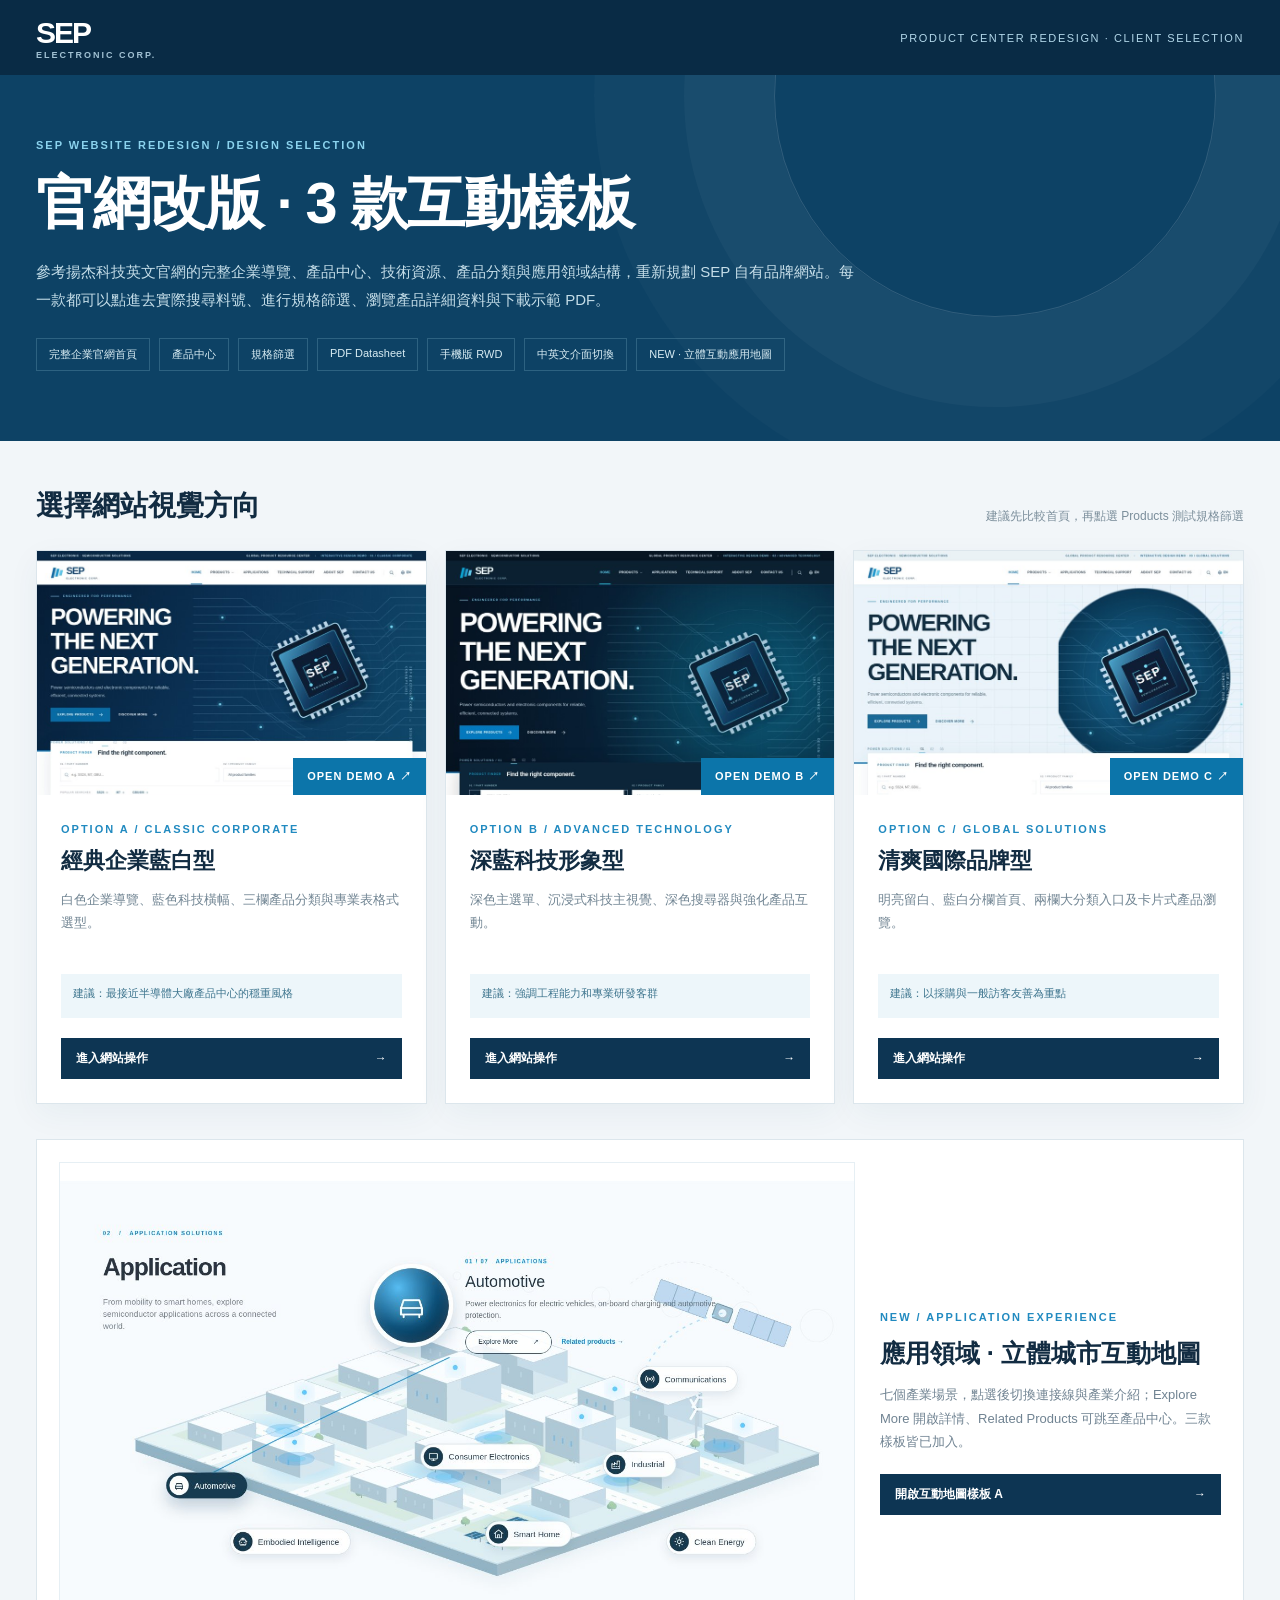
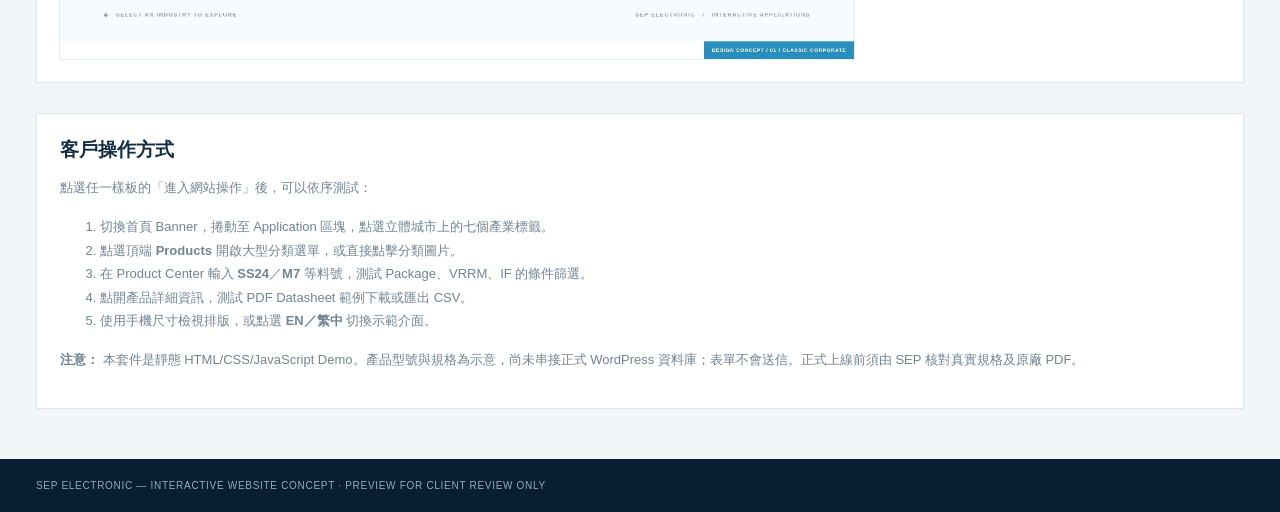
==== index.html @ 2fa9d0dc "Prepare SEP V3.1 demos for root-level static hosting" ====
<!DOCTYPE html><html lang="zh-TW"><head><meta name="robots" content="noindex,nofollow"><meta charset="utf-8"><meta name="viewport" content="width=device-width,initial-scale=1"><title>SEP Electronic — 3 款官網改版選版 Demo</title><style>
*{box-sizing:border-box}body{font-family:Arial,'Noto Sans TC','Microsoft JhengHei',sans-serif;margin:0;background:#f2f6f9;color:#122c42}a{color:inherit;text-decoration:none}.wrap{max-width:1320px;margin:auto;padding:0 36px}header{background:#092b45;color:#fff}.top{display:flex;justify-content:space-between;align-items:center;height:75px}.logo{font-size:30px;font-weight:900;letter-spacing:-2px}.logo small{font-size:9px;display:block;letter-spacing:2px;font-weight:600;color:#a1c1d3}.status{font-size:11px;letter-spacing:1.6px;color:#b3d8ea}.hero{background:#0d4265;color:#fff;padding:60px 0 70px;position:relative;overflow:hidden}.hero:after{content:'';position:absolute;width:440px;height:440px;border:1px solid #ffffff25;border-radius:50%;right:5%;top:-200px;box-shadow:0 0 0 90px #ffffff08,0 0 0 180px #ffffff05}.eyebrow{color:#218ac0;font-size:11px;letter-spacing:2px;font-weight:800}.hero .eyebrow{color:#8bd3ee}.hero h1{font-size:clamp(35px,4.5vw,58px);line-height:1.17;margin:17px 0 21px;letter-spacing:-1.5px}.hero p{font-size:15px;color:#c4dde8;max-width:830px;line-height:1.85}.chips{display:flex;gap:9px;flex-wrap:wrap;margin-top:24px}.chips span{border:1px solid #87bfd142;color:#d9edf4;font-size:11px;padding:8px 12px}.sectionhead{display:flex;justify-content:space-between;align-items:end;gap:20px;margin:46px 0 25px}.sectionhead h2{font-size:28px;margin:0}.sectionhead span{font-size:12px;color:#7b8e9b}.cards{display:grid;grid-template-columns:repeat(3,1fr);gap:18px;margin-bottom:35px}.choice{background:#fff;border:1px solid #dce6ec;box-shadow:0 10px 30px #1749670d;overflow:hidden}.screen{display:block;position:relative;background:#d4e5ee;overflow:hidden}.screen img{width:100%;height:244px;object-fit:cover;object-position:top;display:block;transition:transform .3s}.choice:hover .screen img{transform:scale(1.03)}.go{position:absolute;right:0;bottom:0;background:#0c75aa;color:#fff;font-size:11px;letter-spacing:1px;font-weight:800;padding:11px 14px}.body{padding:24px}.body h2{font-size:22px;margin:9px 0}.body p{font-size:13px;color:#718593;line-height:1.75;min-height:72px}.note{font-size:11px;color:#3e758e;background:#edf6fa;padding:12px;min-height:44px}.action{display:flex;justify-content:space-between;align-items:center;background:#0d3553;color:#fff;margin-top:20px;padding:12px 15px;font-size:12px;font-weight:800}.action:hover{background:#0a7eae}@media(max-width:800px){.map-preview-section{grid-template-columns:1fr!important}}.notice{background:#fff;border:1px solid #dce6ec;padding:23px;margin:0 0 50px}.notice h3{margin:0 0 12px}.notice p,.notice li{font-size:13px;color:#718493;line-height:1.8}footer{background:#091f31;color:#91adc0;padding:21px 0;font-size:10px;letter-spacing:.7px}@media(max-width:900px){.cards{grid-template-columns:1fr}.screen img{height:320px}.body p{min-height:0}}@media(max-width:600px){.wrap{padding:0 19px}.screen img{height:220px}.top{height:66px}.status{display:none}.hero{padding:45px 0}.hero h1{font-size:35px}.sectionhead{display:block}.sectionhead h2{margin-bottom:7px}}</style></head><body><header><div class="wrap top"><div class="logo">SEP <small>ELECTRONIC CORP.</small></div><div class="status">PRODUCT CENTER REDESIGN · CLIENT SELECTION</div></div></header><div class="hero"><div class="wrap"><span class="eyebrow">SEP WEBSITE REDESIGN / DESIGN SELECTION</span><h1>官網改版 · 3 款互動樣板</h1><p>參考揚杰科技英文官網的完整企業導覽、產品中心、技術資源、產品分類與應用領域結構，重新規劃 SEP 自有品牌網站。每一款都可以點進去實際搜尋料號、進行規格篩選、瀏覽產品詳細資料與下載示範 PDF。</p><div class="chips"><span>完整企業官網首頁</span><span>產品中心</span><span>規格篩選</span><span>PDF Datasheet</span><span>手機版 RWD</span><span>中英文介面切換</span><span>NEW · 立體互動應用地圖</span></div></div></div><main class="wrap"><div class="sectionhead"><h2>選擇網站視覺方向</h2><span>建議先比較首頁，再點選 Products 測試規格篩選</span></div><div class="cards"><article class="choice"><a class="screen" href="demo-a/index.html"><img src="previews/a-preview.jpg" alt="SEP Demo A homepage preview"><span class="go">OPEN DEMO A ↗</span></a><div class="body"><span class="eyebrow">OPTION A / CLASSIC CORPORATE</span><h2>經典企業藍白型</h2><p>白色企業導覽、藍色科技橫幅、三欄產品分類與專業表格式選型。</p><div class="note">建議：最接近半導體大廠產品中心的穩重風格</div><a class="action" href="demo-a/index.html">進入網站操作 <span>→</span></a></div></article><article class="choice"><a class="screen" href="demo-b/index.html"><img src="previews/b-preview.jpg" alt="SEP Demo B homepage preview"><span class="go">OPEN DEMO B ↗</span></a><div class="body"><span class="eyebrow">OPTION B / ADVANCED TECHNOLOGY</span><h2>深藍科技形象型</h2><p>深色主選單、沉浸式科技主視覺、深色搜尋器與強化產品互動。</p><div class="note">建議：強調工程能力和專業研發客群</div><a class="action" href="demo-b/index.html">進入網站操作 <span>→</span></a></div></article><article class="choice"><a class="screen" href="demo-c/index.html"><img src="previews/c-preview.jpg" alt="SEP Demo C homepage preview"><span class="go">OPEN DEMO C ↗</span></a><div class="body"><span class="eyebrow">OPTION C / GLOBAL SOLUTIONS</span><h2>清爽國際品牌型</h2><p>明亮留白、藍白分欄首頁、兩欄大分類入口及卡片式產品瀏覽。</p><div class="note">建議：以採購與一般訪客友善為重點</div><a class="action" href="demo-c/index.html">進入網站操作 <span>→</span></a></div></article></div><section class="map-preview-section" style="display:grid;grid-template-columns:minmax(0,1.4fr) minmax(270px,0.6fr);gap:25px;align-items:center;background:#fff;border:1px solid #dce6ec;padding:22px;margin-bottom:30px"><img style="width:100%;display:block;border:1px solid #e6eff4" src="previews/application-map-v3.jpg" alt="原創立體智慧城市應用地圖互動預覽"><div><span class="eyebrow">NEW / APPLICATION EXPERIENCE</span><h2 style="font-size:25px;margin:12px 0">應用領域 · 立體城市互動地圖</h2><p style="font-size:13px;color:#708392;line-height:1.8">七個產業場景，點選後切換連接線與產業介紹；Explore More 開啟詳情、Related Products 可跳至產品中心。三款樣板皆已加入。</p><a class="action" href="demo-a/index.html">開啟互動地圖樣板 A <span>→</span></a></div></section><section class="notice"><h3>客戶操作方式</h3><p>點選任一樣板的「進入網站操作」後，可以依序測試：</p><ol><li>切換首頁 Banner，捲動至 Application 區塊，點選立體城市上的七個產業標籤。</li><li>點選頂端 <strong>Products</strong> 開啟大型分類選單，或直接點擊分類圖片。</li><li>在 Product Center 輸入 <strong>SS24</strong>／<strong>M7</strong> 等料號，測試 Package、VRRM、IF 的條件篩選。</li><li>點開產品詳細資訊，測試 PDF Datasheet 範例下載或匯出 CSV。</li><li>使用手機尺寸檢視排版，或點選 <strong>EN／繁中</strong> 切換示範介面。</li></ol><p><strong>注意：</strong> 本套件是靜態 HTML/CSS/JavaScript Demo。產品型號與規格為示意，尚未串接正式 WordPress 資料庫；表單不會送信。正式上線前須由 SEP 核對真實規格及原廠 PDF。</p></section></main><footer><div class="wrap">SEP ELECTRONIC — INTERACTIVE WEBSITE CONCEPT · PREVIEW FOR CLIENT REVIEW ONLY</div></footer></body></html>
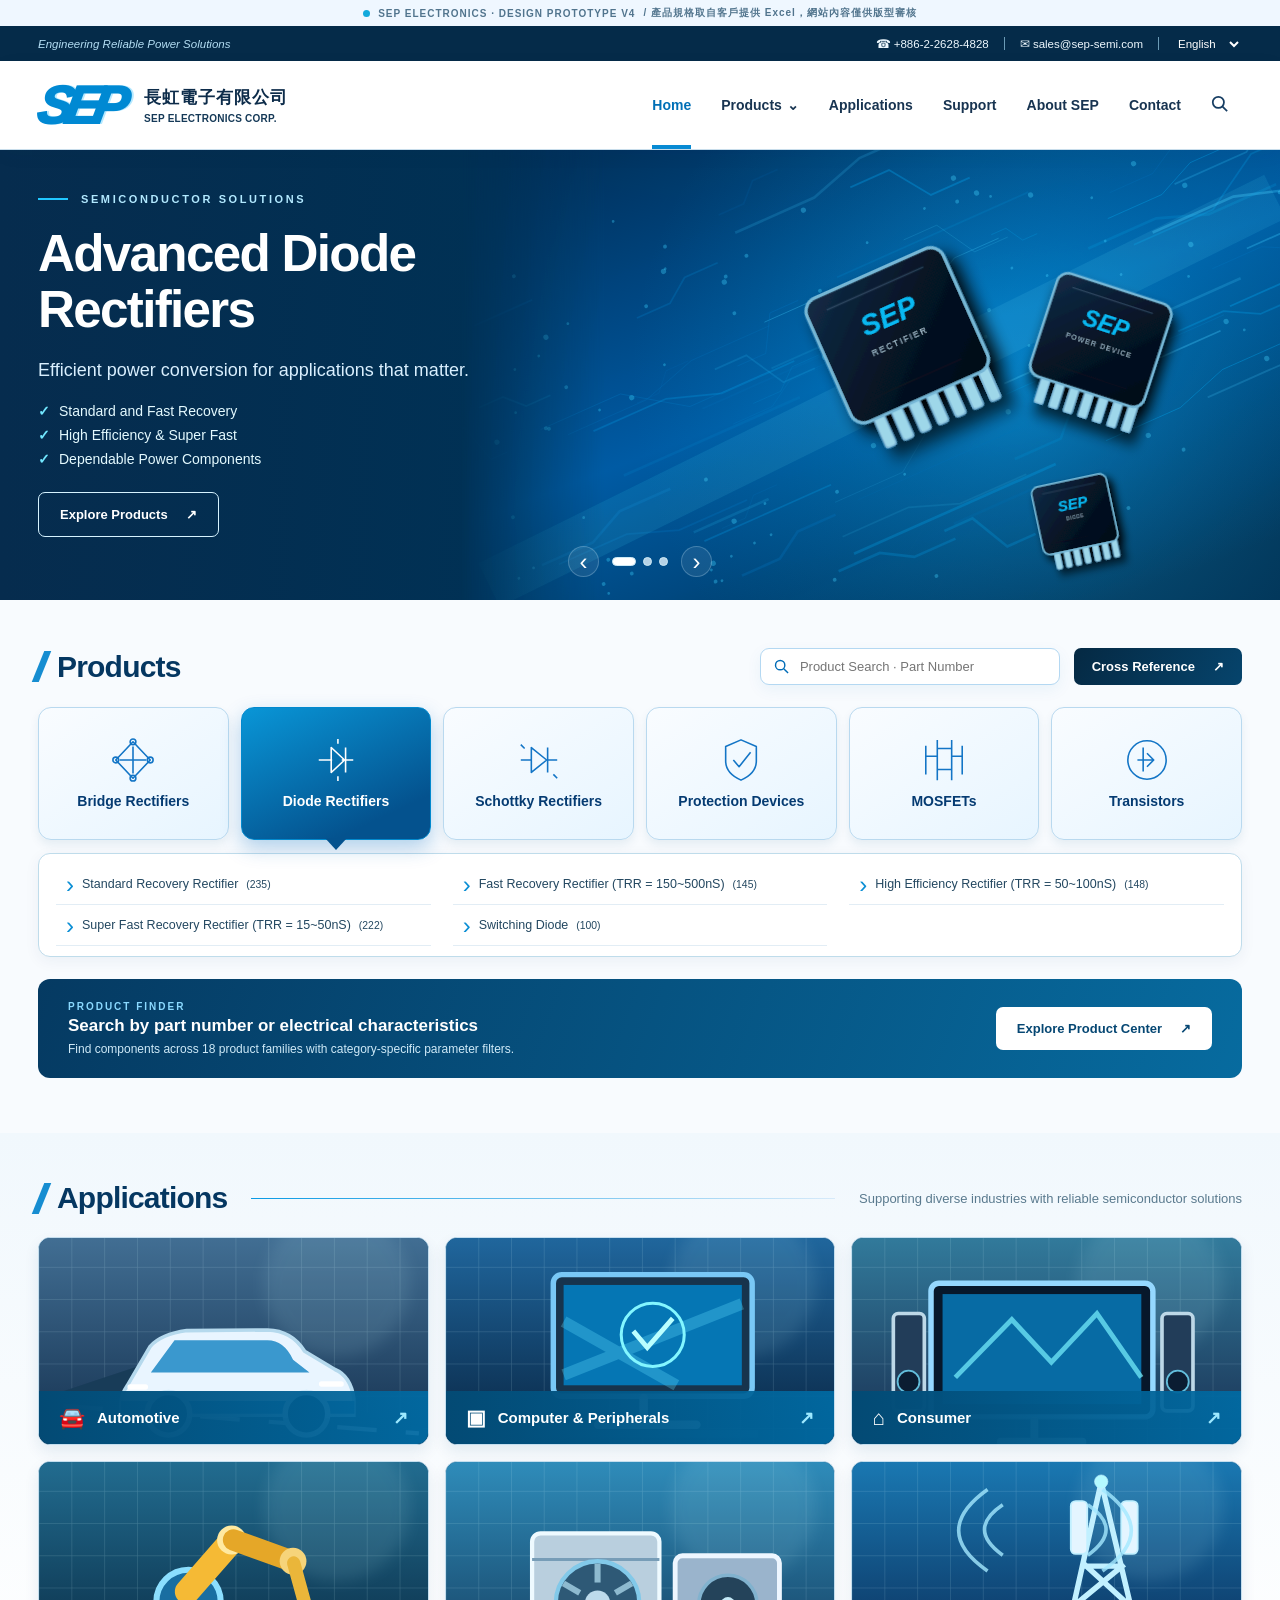
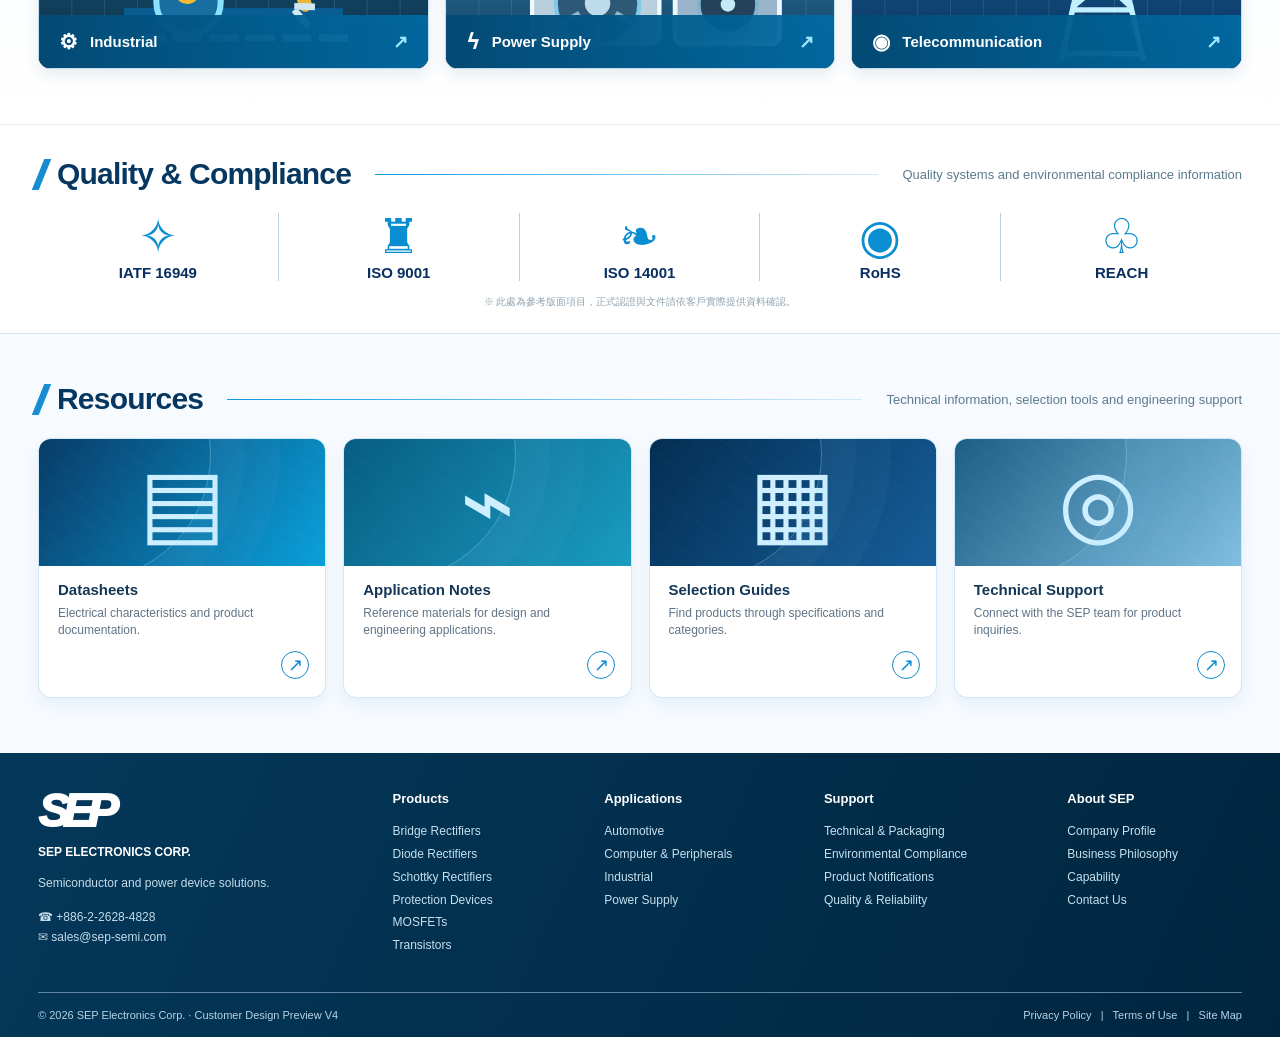
==== commit e377ea8e: "SEP V4 client-approved classic blue-white demo with product catalog" ====
--- a/index.html
+++ b/index.html
@@ -1,2 +1,43 @@
-<!DOCTYPE html><html lang="zh-TW"><head><meta name="robots" content="noindex,nofollow"><meta charset="utf-8"><meta name="viewport" content="width=device-width,initial-scale=1"><title>SEP Electronic — 3 款官網改版選版 Demo</title><style>
-*{box-sizing:border-box}body{font-family:Arial,'Noto Sans TC','Microsoft JhengHei',sans-serif;margin:0;background:#f2f6f9;color:#122c42}a{color:inherit;text-decoration:none}.wrap{max-width:1320px;margin:auto;padding:0 36px}header{background:#092b45;color:#fff}.top{display:flex;justify-content:space-between;align-items:center;height:75px}.logo{font-size:30px;font-weight:900;letter-spacing:-2px}.logo small{font-size:9px;display:block;letter-spacing:2px;font-weight:600;color:#a1c1d3}.status{font-size:11px;letter-spacing:1.6px;color:#b3d8ea}.hero{background:#0d4265;color:#fff;padding:60px 0 70px;position:relative;overflow:hidden}.hero:after{content:'';position:absolute;width:440px;height:440px;border:1px solid #ffffff25;border-radius:50%;right:5%;top:-200px;box-shadow:0 0 0 90px #ffffff08,0 0 0 180px #ffffff05}.eyebrow{color:#218ac0;font-size:11px;letter-spacing:2px;font-weight:800}.hero .eyebrow{color:#8bd3ee}.hero h1{font-size:clamp(35px,4.5vw,58px);line-height:1.17;margin:17px 0 21px;letter-spacing:-1.5px}.hero p{font-size:15px;color:#c4dde8;max-width:830px;line-height:1.85}.chips{display:flex;gap:9px;flex-wrap:wrap;margin-top:24px}.chips span{border:1px solid #87bfd142;color:#d9edf4;font-size:11px;padding:8px 12px}.sectionhead{display:flex;justify-content:space-between;align-items:end;gap:20px;margin:46px 0 25px}.sectionhead h2{font-size:28px;margin:0}.sectionhead span{font-size:12px;color:#7b8e9b}.cards{display:grid;grid-template-columns:repeat(3,1fr);gap:18px;margin-bottom:35px}.choice{background:#fff;border:1px solid #dce6ec;box-shadow:0 10px 30px #1749670d;overflow:hidden}.screen{display:block;position:relative;background:#d4e5ee;overflow:hidden}.screen img{width:100%;height:244px;object-fit:cover;object-position:top;display:block;transition:transform .3s}.choice:hover .screen img{transform:scale(1.03)}.go{position:absolute;right:0;bottom:0;background:#0c75aa;color:#fff;font-size:11px;letter-spacing:1px;font-weight:800;padding:11px 14px}.body{padding:24px}.body h2{font-size:22px;margin:9px 0}.body p{font-size:13px;color:#718593;line-height:1.75;min-height:72px}.note{font-size:11px;color:#3e758e;background:#edf6fa;padding:12px;min-height:44px}.action{display:flex;justify-content:space-between;align-items:center;background:#0d3553;color:#fff;margin-top:20px;padding:12px 15px;font-size:12px;font-weight:800}.action:hover{background:#0a7eae}@media(max-width:800px){.map-preview-section{grid-template-columns:1fr!important}}.notice{background:#fff;border:1px solid #dce6ec;padding:23px;margin:0 0 50px}.notice h3{margin:0 0 12px}.notice p,.notice li{font-size:13px;color:#718493;line-height:1.8}footer{background:#091f31;color:#91adc0;padding:21px 0;font-size:10px;letter-spacing:.7px}@media(max-width:900px){.cards{grid-template-columns:1fr}.screen img{height:320px}.body p{min-height:0}}@media(max-width:600px){.wrap{padding:0 19px}.screen img{height:220px}.top{height:66px}.status{display:none}.hero{padding:45px 0}.hero h1{font-size:35px}.sectionhead{display:block}.sectionhead h2{margin-bottom:7px}}</style></head><body><header><div class="wrap top"><div class="logo">SEP <small>ELECTRONIC CORP.</small></div><div class="status">PRODUCT CENTER REDESIGN · CLIENT SELECTION</div></div></header><div class="hero"><div class="wrap"><span class="eyebrow">SEP WEBSITE REDESIGN / DESIGN SELECTION</span><h1>官網改版 · 3 款互動樣板</h1><p>參考揚杰科技英文官網的完整企業導覽、產品中心、技術資源、產品分類與應用領域結構，重新規劃 SEP 自有品牌網站。每一款都可以點進去實際搜尋料號、進行規格篩選、瀏覽產品詳細資料與下載示範 PDF。</p><div class="chips"><span>完整企業官網首頁</span><span>產品中心</span><span>規格篩選</span><span>PDF Datasheet</span><span>手機版 RWD</span><span>中英文介面切換</span><span>NEW · 立體互動應用地圖</span></div></div></div><main class="wrap"><div class="sectionhead"><h2>選擇網站視覺方向</h2><span>建議先比較首頁，再點選 Products 測試規格篩選</span></div><div class="cards"><article class="choice"><a class="screen" href="demo-a/index.html"><img src="previews/a-preview.jpg" alt="SEP Demo A homepage preview"><span class="go">OPEN DEMO A ↗</span></a><div class="body"><span class="eyebrow">OPTION A / CLASSIC CORPORATE</span><h2>經典企業藍白型</h2><p>白色企業導覽、藍色科技橫幅、三欄產品分類與專業表格式選型。</p><div class="note">建議：最接近半導體大廠產品中心的穩重風格</div><a class="action" href="demo-a/index.html">進入網站操作 <span>→</span></a></div></article><article class="choice"><a class="screen" href="demo-b/index.html"><img src="previews/b-preview.jpg" alt="SEP Demo B homepage preview"><span class="go">OPEN DEMO B ↗</span></a><div class="body"><span class="eyebrow">OPTION B / ADVANCED TECHNOLOGY</span><h2>深藍科技形象型</h2><p>深色主選單、沉浸式科技主視覺、深色搜尋器與強化產品互動。</p><div class="note">建議：強調工程能力和專業研發客群</div><a class="action" href="demo-b/index.html">進入網站操作 <span>→</span></a></div></article><article class="choice"><a class="screen" href="demo-c/index.html"><img src="previews/c-preview.jpg" alt="SEP Demo C homepage preview"><span class="go">OPEN DEMO C ↗</span></a><div class="body"><span class="eyebrow">OPTION C / GLOBAL SOLUTIONS</span><h2>清爽國際品牌型</h2><p>明亮留白、藍白分欄首頁、兩欄大分類入口及卡片式產品瀏覽。</p><div class="note">建議：以採購與一般訪客友善為重點</div><a class="action" href="demo-c/index.html">進入網站操作 <span>→</span></a></div></article></div><section class="map-preview-section" style="display:grid;grid-template-columns:minmax(0,1.4fr) minmax(270px,0.6fr);gap:25px;align-items:center;background:#fff;border:1px solid #dce6ec;padding:22px;margin-bottom:30px"><img style="width:100%;display:block;border:1px solid #e6eff4" src="previews/application-map-v3.jpg" alt="原創立體智慧城市應用地圖互動預覽"><div><span class="eyebrow">NEW / APPLICATION EXPERIENCE</span><h2 style="font-size:25px;margin:12px 0">應用領域 · 立體城市互動地圖</h2><p style="font-size:13px;color:#708392;line-height:1.8">七個產業場景，點選後切換連接線與產業介紹；Explore More 開啟詳情、Related Products 可跳至產品中心。三款樣板皆已加入。</p><a class="action" href="demo-a/index.html">開啟互動地圖樣板 A <span>→</span></a></div></section><section class="notice"><h3>客戶操作方式</h3><p>點選任一樣板的「進入網站操作」後，可以依序測試：</p><ol><li>切換首頁 Banner，捲動至 Application 區塊，點選立體城市上的七個產業標籤。</li><li>點選頂端 <strong>Products</strong> 開啟大型分類選單，或直接點擊分類圖片。</li><li>在 Product Center 輸入 <strong>SS24</strong>／<strong>M7</strong> 等料號，測試 Package、VRRM、IF 的條件篩選。</li><li>點開產品詳細資訊，測試 PDF Datasheet 範例下載或匯出 CSV。</li><li>使用手機尺寸檢視排版，或點選 <strong>EN／繁中</strong> 切換示範介面。</li></ol><p><strong>注意：</strong> 本套件是靜態 HTML/CSS/JavaScript Demo。產品型號與規格為示意，尚未串接正式 WordPress 資料庫；表單不會送信。正式上線前須由 SEP 核對真實規格及原廠 PDF。</p></section></main><footer><div class="wrap">SEP ELECTRONIC — INTERACTIVE WEBSITE CONCEPT · PREVIEW FOR CLIENT REVIEW ONLY</div></footer></body></html>+<!doctype html>
+<html lang="en"><head><meta charset="utf-8"><meta name="viewport" content="width=device-width, initial-scale=1.0"><meta name="theme-color" content="#06416e"><meta name="robots" content="noindex,nofollow"><meta name="description" content="SEP Electronics corporate website and product catalog demonstration. Client review only."><title>SEP Electronics · Corporate Website Demo V4</title><link rel="stylesheet" href="assets/css/site.css"></head>
+<body>
+<div class="demo-ribbon"><span class="demo-dot"></span> SEP ELECTRONICS · DESIGN PROTOTYPE V4 <span class="hide-phone">/ 產品規格取自客戶提供 Excel，網站內容僅供版型審核</span></div>
+<div class="topline"><div class="container top-inner"><span>Engineering Reliable Power Solutions</span><div class="top-right"><span>☎ +886-2-2628-4828</span><span class="top-sep"></span><span>✉ sales@sep-semi.com</span><span class="top-sep"></span><select id="langSwitch" aria-label="Language"><option value="en">English</option><option value="zh">繁體中文</option><option value="zhs">简体中文</option><option value="ja">日本語</option></select></div></div></div>
+<header class="main-header"><div class="container nav-inner"><a href="#home" class="brand" data-nav="home"><span class="brand-mark">SEP</span><span class="brand-lines"><strong>長虹電子有限公司</strong><small>SEP ELECTRONICS CORP.</small></span></a><button id="mobileMenuToggle" class="hamburger" aria-label="Toggle navigation" aria-expanded="false"><span></span><span></span><span></span></button><nav id="primaryNav" class="primary-nav" aria-label="Main navigation"><a href="#home" data-nav="home" class="nav-link active">Home</a><div class="nav-product" id="navProductWrap"><a href="#products" data-nav="products" class="nav-link">Products <span class="nav-chevron">⌄</span></a><div id="megaMenu" class="mega-menu" aria-label="Products menu"></div></div><a href="#applications" data-nav="applications" class="nav-link">Applications</a><a href="#support" data-nav="support" class="nav-link">Support</a><a href="#about" data-nav="about" class="nav-link">About SEP</a><a href="#contact" data-nav="contact" class="nav-link">Contact</a><button id="headerSearch" class="header-search" aria-label="Search products"><svg viewBox="0 0 24 24" width="21" height="21" fill="none" stroke="currentColor" stroke-width="2"><circle cx="10.7" cy="10.7" r="6.4"/><path d="m15.5 15.5 5.2 5.2"/></svg></button></nav></div></header>
+<main>
+<section id="view-home" class="page-view">
+<div class="hero"><div class="hero-overlay"></div><div class="container hero-content"><div class="hero-copy"><div class="hero-eyebrow"><span class="eyebrow-line"></span> SEMICONDUCTOR SOLUTIONS</div><h1 id="heroTitle">Advanced Diode Rectifiers</h1><p id="heroSub">Efficient power conversion for applications that matter.</p><ul id="heroBullets"><li>Standard and Fast Recovery</li><li>High Efficiency &amp; Super Fast</li><li>Power Semiconductor Components</li></ul><a id="heroButton" href="#products" class="btn btn-outline-light" data-action="hero-explore">Explore Products <span>↗</span></a></div><div class="hero-visual"><img src="assets/img/hero-semiconductor.svg" alt="Illustration of SEP semiconductor components on blue electronic circuit board"></div><div class="hero-controls"><button id="heroPrevious" aria-label="Previous slide">‹</button><div class="hero-dots" id="heroDots"></div><button id="heroNext" aria-label="Next slide">›</button></div></div></div>
+<section class="block home-products"><div class="container"><div class="section-top"><div class="section-title"><span class="accent-slash"></span><h2>Products</h2></div><div class="product-quick"><label class="search-input"><svg viewBox="0 0 24 24" width="19" fill="none" stroke="currentColor" stroke-width="2"><circle cx="10" cy="10" r="6.5"/><path d="m15 15 6 6"/></svg><input id="homeSearch" placeholder="Product Search · Part Number" aria-label="Search part number" autocomplete="off"></label><button class="btn btn-dark small-btn" id="crossRefButton">Cross Reference <span>↗</span></button></div></div><div id="categoryCards" class="category-cards"></div><div class="subcategory-preview" id="subCategoryPreview"><div class="subcategory-preview-inner" id="subCategoryLinks"></div></div><div class="catalog-spotlight"><div class="spotlight-copy"><span>PRODUCT FINDER</span><strong>Search by part number or electrical characteristics</strong><p>Find components across 18 product families with category-specific parameter filters.</p></div><button class="btn btn-white" data-go-products="all">Explore Product Center <span>↗</span></button></div></div></section>
+<section class="block app-section"><div class="container"><div class="section-top section-with-line"><div class="section-title"><span class="accent-slash"></span><h2>Applications</h2></div><p>Supporting diverse industries with reliable semiconductor solutions</p></div><div id="homeApplicationGrid" class="application-grid"></div></div></section>
+<section class="quality-section"><div class="container"><div class="section-top section-with-line"><div class="section-title"><span class="accent-slash"></span><h2>Quality &amp; Compliance</h2></div><p>Quality systems and environmental compliance information</p></div><div class="quality-grid"><div class="quality-item"><span class="quality-icon">✧</span><strong>IATF 16949</strong></div><div class="quality-item"><span class="quality-icon">♜</span><strong>ISO 9001</strong></div><div class="quality-item"><span class="quality-icon">❧</span><strong>ISO 14001</strong></div><div class="quality-item"><span class="quality-icon">◉</span><strong>RoHS</strong></div><div class="quality-item"><span class="quality-icon">♧</span><strong>REACH</strong></div></div><p class="quality-disclaimer">※ 此處為參考版面項目，正式認證與文件請依客戶實際提供資料確認。</p></div></section>
+<section class="block resources-section"><div class="container"><div class="section-top section-with-line"><div class="section-title"><span class="accent-slash"></span><h2>Resources</h2></div><p>Technical information, selection tools and engineering support</p></div><div class="resource-grid"><article class="resource-card"><div class="resource-graphic rg1">▤<span class="rg-lines"></span></div><div class="resource-body"><h3>Datasheets</h3><p>Electrical characteristics and product documentation.</p><button class="circle-arrow" data-toast="正式 Datasheet PDF 尚未提供；產品規格可於產品中心匯出 CSV。" aria-label="Datasheets">↗</button></div></article><article class="resource-card"><div class="resource-graphic rg2">⌁<span class="rg-lines"></span></div><div class="resource-body"><h3>Application Notes</h3><p>Reference materials for design and engineering applications.</p><button class="circle-arrow" data-toast="應用筆記尚待正式文件上傳。" aria-label="Application Notes">↗</button></div></article><article class="resource-card"><div class="resource-graphic rg3">▦<span class="rg-lines"></span></div><div class="resource-body"><h3>Selection Guides</h3><p>Find products through specifications and categories.</p><button class="circle-arrow" data-go-products="all" aria-label="Selection Guides">↗</button></div></article><article class="resource-card"><div class="resource-graphic rg4">◎<span class="rg-lines"></span></div><div class="resource-body"><h3>Technical Support</h3><p>Connect with the SEP team for product inquiries.</p><button class="circle-arrow" data-nav="contact" aria-label="Technical Support">↗</button></div></article></div></div></section>
+</section>
+<section id="view-products" class="page-view" hidden><div class="page-banner"><div class="container"><div class="overline">SEP ELECTRONICS · ENGINEERING</div><h1>Product Center</h1><p>Find the right component with precise, family-specific electrical parameters.</p></div></div><div class="container catalog-page"><div class="breadcrumb"><a href="#home" data-nav="home">Home</a><span>/</span><strong>Products</strong><span id="breadcrumbSub"></span></div><div class="catalog-header"><div><h2 id="catalogTitle">All Products</h2><p id="catalogDescription">Source: customer-provided product lists · 18 specifications templates</p></div><button id="exportResults" class="btn btn-blue-light">↓ Export filtered CSV</button></div><div id="groupPills" class="group-pills"></div><div class="catalog-layout"><aside class="filter-panel"><div class="filter-head"><strong>Parametric Filters</strong><button id="resetFilters">Reset</button></div><label class="filter-field"><span>Part Number</span><input id="catalogSearch" placeholder="e.g. 1N4148 / MB10S" autocomplete="off"></label><label class="filter-field"><span>Product Family</span><select id="subcategorySelect"></select></label><label class="filter-field"><span>Package</span><select id="packageSelect"><option value="">All Packages</option></select></label><label class="filter-field"><span>Status</span><select id="statusSelect"><option value="">All Status</option></select></label><div id="dynamicFilters" class="dynamic-filters"></div><button id="filterApply" class="btn btn-primary full-btn">Apply Filters <span>↗</span></button><p class="sidebar-note">Different product families use different specification templates from the supplied Excel source.</p></aside><div class="product-results"><div class="table-toolbar"><div><strong id="resultCount">0</strong> matching products <span id="dupTag" class="duplicate-note"></span></div><div class="table-actions"><label>Show <select id="pageSize"><option value="20">20</option><option value="40">40</option><option value="100">100</option></select></label><label>Sort <select id="sortSelect"><option value="part">Part Number A–Z</option><option value="partdesc">Part Number Z–A</option></select></label></div></div><div class="table-wrap"><table class="spec-table"><thead id="resultsHead"></thead><tbody id="resultsBody"></tbody></table></div><div class="pagination"><span id="pageInfo"></span><div><button id="pagePrev" aria-label="Previous page">←</button><span id="pageNumber">1</span><button id="pageNext" aria-label="Next page">→</button></div></div><div class="source-info">Demo built from 18 Excel files supplied on 2026-11-22. Part numbers and specifications originate from the source spreadsheets. Datasheet PDF files were not included; downloads are CSV data exports.</div></div></div></div></section>
+<section id="view-applications" class="page-view" hidden><div class="page-banner"><div class="container"><div class="overline">APPLICATION SOLUTIONS</div><h1>Applications</h1><p>Engineering-ready semiconductor components for a connected world.</p></div></div><div class="container secondary-page"><div class="section-title"><span class="accent-slash"></span><h2>Industry Applications</h2></div><p class="secondary-intro">Select an industry to discover suggested product families. The relationship is for interface demonstration and requires technical review.</p><div id="applicationsPageGrid" class="application-grid"></div><div id="applicationDetail" class="application-detail" hidden></div></div></section>
+<section id="view-support" class="page-view" hidden><div class="page-banner"><div class="container"><div class="overline">TECHNICAL RESOURCES</div><h1>Support</h1><p>Quality systems, environmental documents and product technical information.</p></div></div><div class="container secondary-page"><div class="section-title"><span class="accent-slash"></span><h2>Technical Support Center</h2></div><div id="supportDirectory" class="support-directory"></div><div class="source-info">Documents and certifications shown as navigation categories only. Official files are not yet attached to this demo.</div></div></section>
+<section id="view-about" class="page-view" hidden><div class="page-banner"><div class="container"><div class="overline">ABOUT SEP</div><h1>Driven by Quality. Built for Reliability.</h1><p>SEP Electronics · semiconductor and power component solutions.</p></div></div><div class="container secondary-page"><div class="about-panel"><div><div class="section-title"><span class="accent-slash"></span><h2>About SEP Electronics</h2></div><p>Corporate content is intentionally presented as a layout placeholder. The final company profile, milestones and quality statements will use SEP-approved copy.</p><button class="btn btn-primary" data-nav="contact">Contact SEP ↗</button></div><div class="about-mark">SEP<span>SEMICONDUCTOR SOLUTIONS</span></div></div><div class="about-links"><div>Company Profile</div><div>Business Philosophy</div><div>Capability</div><div>Careers</div><div>News</div><div>Privacy Policy</div></div></div></section>
+<section id="view-contact" class="page-view" hidden><div class="page-banner"><div class="container"><div class="overline">GET IN TOUCH</div><h1>Contact Us</h1><p>Product inquiries, technical specifications and application discussions.</p></div></div><div class="container secondary-page"><div class="contact-layout"><div><div class="section-title"><span class="accent-slash"></span><h2>Contact SEP</h2></div><p>We welcome inquiries from engineers, buyers, and distribution partners.</p><p><strong>Email</strong><br>sales@sep-semi.com</p><p><strong>Telephone</strong><br>+886-2-2628-4828</p></div><form id="contactForm" class="contact-form"><div class="input-pair"><label>Your Name<input required name="name" placeholder="Full name"></label><label>Email Address<input required name="email" type="email" placeholder="your@email.com"></label></div><label>Topic<select name="topic"><option>Product inquiry</option><option>Technical support</option><option>Other inquiry</option></select></label><label>Message<textarea name="message" rows="5" placeholder="Tell us about your project..." required></textarea></label><button type="submit" class="btn btn-primary">Preview Submit ↗</button><p class="source-info">Demo only: this form does not send emails or store personal data.</p></form></div></div></section>
+</main>
+<footer class="site-footer"><div class="container footer-main"><div class="footer-brand"><div class="footer-logo">SEP</div><strong>SEP ELECTRONICS CORP.</strong><p>Semiconductor and power device solutions.</p><p>☎ +886-2-2628-4828<br>✉ sales@sep-semi.com</p></div><div class="footer-col"><strong>Products</strong><a href="#products" data-go-products="Bridge Rectifiers">Bridge Rectifiers</a><a href="#products" data-go-products="Diode Rectifiers">Diode Rectifiers</a><a href="#products" data-go-products="Schottky Rectifiers">Schottky Rectifiers</a><a href="#products" data-go-products="Protection Devices">Protection Devices</a><a href="#products" data-go-products="MOSFETs">MOSFETs</a><a href="#products" data-go-products="Transistors">Transistors</a></div><div class="footer-col"><strong>Applications</strong><a href="#applications" data-nav="applications">Automotive</a><a href="#applications" data-nav="applications">Computer &amp; Peripherals</a><a href="#applications" data-nav="applications">Industrial</a><a href="#applications" data-nav="applications">Power Supply</a></div><div class="footer-col"><strong>Support</strong><a href="#support" data-nav="support">Technical &amp; Packaging</a><a href="#support" data-nav="support">Environmental Compliance</a><a href="#support" data-nav="support">Product Notifications</a><a href="#support" data-nav="support">Quality &amp; Reliability</a></div><div class="footer-col"><strong>About SEP</strong><a href="#about" data-nav="about">Company Profile</a><a href="#about" data-nav="about">Business Philosophy</a><a href="#about" data-nav="about">Capability</a><a href="#contact" data-nav="contact">Contact Us</a></div></div><div class="container footer-bottom"><span>© 2026 SEP Electronics Corp. · Customer Design Preview V4</span><span>Privacy Policy &nbsp; | &nbsp; Terms of Use &nbsp; | &nbsp; Site Map</span></div></footer>
+<div id="partModal" class="modal-shell" role="dialog" aria-modal="true" aria-label="Product specification detail" hidden><div class="modal-mask" data-close-modal></div><div class="modal-card"><div class="modal-head"><div><span class="overline">PRODUCT SPECIFICATIONS</span><h2 id="modalTitle"></h2><p id="modalDesc"></p></div><button id="modalClose" class="modal-close" aria-label="Close product detail">✕</button></div><div class="modal-body" id="modalSpec"></div><div class="modal-footer"><span>Source: client Excel · Not an official Datasheet PDF</span><button id="modalDownload" class="btn btn-primary">↓ Download data CSV</button></div></div></div><div id="toast" class="toast" role="status" aria-live="polite"></div>
+<script src="assets/data/nav.js"></script>
+<script src="assets/data/sheet-011.js"></script>
+<script src="assets/data/sheet-012.js"></script>
+<script src="assets/data/sheet-021.js"></script>
+<script src="assets/data/sheet-022.js"></script>
+<script src="assets/data/sheet-023.js"></script>
+<script src="assets/data/sheet-024.js"></script>
+<script src="assets/data/sheet-025.js"></script>
+<script src="assets/data/sheet-031.js"></script>
+<script src="assets/data/sheet-032.js"></script>
+<script src="assets/data/sheet-041.js"></script>
+<script src="assets/data/sheet-042.js"></script>
+<script src="assets/data/sheet-043.js"></script>
+<script src="assets/data/sheet-051.js"></script>
+<script src="assets/data/sheet-052.js"></script>
+<script src="assets/data/sheet-053.js"></script>
+<script src="assets/data/sheet-054.js"></script>
+<script src="assets/data/sheet-061.js"></script>
+<script src="assets/data/sheet-062.js"></script>
+<script src="assets/js/app.js"></script>
+</body></html>
--- a/assets/css/site.css
+++ b/assets/css/site.css
@@ -0,0 +1 @@
+:root{--navy:#052d4c;--navy2:#06426b;--navy3:#0d547f;--blue:#096eb4;--blue2:#0d95d5;--cyan:#26bff5;--pale:#f3f8fd;--ice:#e8f3fb;--ink:#14324a;--muted:#61768a;--line:#d8e7f2;--white:#fff;--shadow:0 12px 28px rgba(8,56,94,.11)}*{box-sizing:border-box}html{scroll-behavior:smooth}body{margin:0;font-family:Inter,'Noto Sans TC','PingFang TC','Microsoft JhengHei',Arial,sans-serif;color:var(--ink);font-size:15px;background:#f8fbfe}button,input,select,textarea{font:inherit}button,a{ -webkit-tap-highlight-color:transparent}button{cursor:pointer}a{text-decoration:none;color:inherit}.container{max-width:1300px;width:calc(100% - 76px);margin:0 auto}.page-view[hidden],.modal-shell[hidden],.application-detail[hidden]{display:none!important}.demo-ribbon{height:26px;background:#eff7ff;color:#51748d;text-align:center;font-size:10px;font-weight:700;letter-spacing:1px;display:flex;align-items:center;justify-content:center;gap:8px}.demo-dot{height:7px;width:7px;background:#12a9dc;border-radius:100%}.topline{height:35px;background:#052b49;color:#eff9ff;font-size:11.5px}.top-inner{display:flex;align-items:center;justify-content:space-between;height:100%;gap:10px}.top-inner>span{font-style:italic;color:#b4def4}.top-right{display:flex;align-items:center;gap:15px}.top-sep{height:13px;width:1px;background:#6b9bb6}.top-right select{background:transparent;color:#fff;border:0;outline:0;cursor:pointer}.top-right select option{color:#19344a}.main-header{background:#fff;border-bottom:1px solid #c8ddeb;position:sticky;top:0;z-index:60;box-shadow:0 5px 20px rgba(7,43,76,.035)}.nav-inner{height:88px;display:flex;align-items:center;justify-content:space-between;gap:30px}.brand{display:flex;align-items:center;gap:15px;white-space:nowrap;flex-shrink:0}.brand-mark{font-style:italic;letter-spacing:-8px;padding-right:9px;transform:skew(-10deg);font-size:53px;font-weight:950;line-height:1;color:#0089d3;text-shadow:2px 0 #b7e9ff}.brand-lines strong{display:block;font-size:17px;letter-spacing:1px;font-weight:900;color:#0d2c4a}.brand-lines small{display:block;color:#153957;font-size:10px;letter-spacing:.25px;margin-top:4px;font-weight:800}.primary-nav{display:flex;align-items:center;gap:2px;height:100%;margin-left:auto}.nav-link{display:flex;align-items:center;height:100%;padding:0 14px;color:#183451;font-size:14px;font-weight:750;position:relative;white-space:nowrap}.nav-link:hover,.nav-link.active{color:#006fb6}.nav-link.active:after{content:"";height:4px;background:#078ad3;position:absolute;bottom:0;left:14px;right:14px}.nav-chevron{margin-left:5px}.header-search{border:0;background:transparent;color:#163d62;padding:12px}.nav-product{height:100%;display:flex;align-items:center}.mega-menu{display:none;position:absolute;top:100%;left:0;right:0;background:#fff;border-top:1px solid #edf3f8;box-shadow:0 24px 35px rgba(0,35,64,.15);padding:28px max(calc((100vw - 1300px)/2),38px);z-index:100;grid-template-columns:repeat(3,minmax(0,1fr));gap:18px 36px}.nav-product:hover .mega-menu,.nav-product:focus-within .mega-menu,.mega-menu.open{display:grid}.mega-group{border-left:3px solid #0c8dcf;padding-left:17px}.mega-group-title{font-size:14px;font-weight:850;margin-bottom:11px;color:#023759;display:flex;justify-content:space-between}.mega-group-title:hover{color:#0782ca}.mega-sub{display:block;padding:5px 0;font-size:12px;color:#546f83}.mega-sub:hover{color:#007fd2;transform:translateX(2px)}.hamburger{display:none;background:#f0f7fe;padding:10px;border:1px solid #c2deee;border-radius:8px;flex-direction:column;gap:5px}.hamburger span{width:22px;height:2px;background:#0a4871;display:block}.hero{background:linear-gradient(110deg,#042e51 0%,#034d83 45%,#006aa9 100%);color:#fff;position:relative;overflow:hidden;min-height:450px}.hero:before{content:'';position:absolute;inset:0;background:repeating-linear-gradient(120deg,transparent 0,transparent 42px,rgba(255,255,255,.018) 42px,rgba(255,255,255,.018) 43px)}.hero-overlay{position:absolute;inset:0;background:linear-gradient(90deg,#062c4e 0%,rgba(0,48,83,.95) 39%,rgba(0,38,79,.05) 75%);z-index:1;pointer-events:none}.hero-content{position:relative;height:450px;display:flex;align-items:center;z-index:2}.hero-copy{z-index:3;position:relative;max-width:530px;padding-bottom:20px}.hero-eyebrow{display:flex;align-items:center;gap:13px;color:#b2e9ff;font-weight:800;letter-spacing:2.6px;font-size:11px;margin-bottom:21px}.eyebrow-line{height:2px;width:30px;background:#21c7ff}.hero h1{font-size:clamp(33px,4vw,55px);line-height:1.1;letter-spacing:-1.7px;margin:0 0 18px;font-weight:850;max-width:510px}.hero-copy p{font-size:18px;color:#d9effe;max-width:460px;line-height:1.48;margin:0 0 20px}.hero ul{list-style:none;padding:0;margin:0 0 25px}.hero li{font-size:14px;margin:8px 0;color:#e4faff}.hero li:before{content:'✓';margin-right:9px;color:#72e8ff;font-weight:900}.hero-visual{position:absolute;right:-6%;top:-15px;width:71%;height:calc(100% + 35px);z-index:1;opacity:.99;filter:saturate(1.09)}.hero-visual img{height:100%;width:100%;object-fit:cover;mask-image:linear-gradient(90deg,transparent 0%,#000 17%)}.hero-controls{position:absolute;bottom:23px;left:50%;transform:translateX(-50%);display:flex;align-items:center;gap:13px;z-index:3}.hero-controls>button{border:1px solid #a6cbe555;background:#ffffff14;border-radius:50%;color:#fff;font-size:24px;width:31px;height:31px;line-height:20px}.hero-dots{display:flex;align-items:center;gap:7px}.hero-dots button{height:9px;width:9px;border:1px solid #cce9f6;background:#b5d2e6;border-radius:50%;padding:0}.hero-dots button.active{background:#fff;width:24px;border-radius:20px}.btn{border:0;border-radius:7px;padding:14px 21px;display:inline-flex;align-items:center;justify-content:center;gap:18px;font-size:13px;font-weight:750;transition:transform .18s,box-shadow .18s,background .18s}.btn:hover{transform:translateY(-2px);box-shadow:0 6px 16px #00294522}.btn-outline-light{color:#fff;background:transparent;border:1px solid #d6f3ff}.btn-primary{background:#056fab;color:#fff}.btn-dark{background:linear-gradient(120deg,#052943,#06446c);color:#fff}.btn-white{background:#fff;color:#064773}.btn-blue-light{background:#e9f5fd;color:#06639c;border:1px solid #bedef1}.small-btn{padding:11px 18px}.full-btn{width:100%}.block{padding:48px 0 55px}.section-top{display:flex;align-items:center;justify-content:space-between;gap:24px;margin-bottom:22px}.section-top p{font-size:13px;color:#5a7a8e;margin:0}.section-title{display:flex;align-items:center;gap:12px}.accent-slash{display:inline-block;transform:skew(-22deg);background:#168dd1;width:7px;height:31px;flex-shrink:0}.section-title h2{font-size:30px;letter-spacing:-.8px;margin:0;color:#053761;font-weight:850}.section-with-line{position:relative}.section-with-line:after{content:'';height:1px;background:linear-gradient(90deg,#0a9ae4,#d7eafa);flex:1;order:1}.section-with-line p{order:2}.product-quick{display:flex;align-items:center;gap:14px}.search-input{border:1px solid #b4d8f2;border-radius:9px;background:#fff;color:#006cb7;display:flex;align-items:center;gap:8px;padding:9px 12px;min-width:300px;box-shadow:0 5px 15px #096bb410}.search-input input{border:0;outline:0;width:100%;min-width:0;font-size:13px;color:#18344c}.category-cards{display:grid;grid-template-columns:repeat(6,minmax(0,1fr));gap:12px}.category-card{border:1px solid #b9d9ef;border-radius:13px;background:linear-gradient(147deg,#f9fcff,#e7f5ff);box-shadow:0 5px 10px rgba(4,72,115,.08);min-height:133px;display:flex;align-items:center;justify-content:center;flex-direction:column;gap:10px;padding:18px 10px;position:relative;color:#053b72;font-weight:800;line-height:1.24;cursor:pointer;text-align:center;transition:.2s;font-size:14px}.category-card:hover{transform:translateY(-3px);border-color:#0a81c6}.category-card.active{color:#fff;background:linear-gradient(155deg,#0996d7,#04528e 80%);box-shadow:0 8px 20px #026bba4b;border-color:#0289ce}.category-card.active:after{content:'';position:absolute;bottom:-11px;border-left:11px solid transparent;border-right:11px solid transparent;border-top:12px solid #04528e;z-index:2}.category-card svg{height:46px;width:46px;stroke:#1375c6;fill:none;stroke-width:1.65;stroke-linejoin:round}.category-card.active svg{stroke:#fff}.subcategory-preview{margin-top:13px;border:1px solid #bfdceb;border-radius:12px;background:#fff;box-shadow:0 4px 15px rgba(0,54,104,.06);padding:10px 17px}.subcategory-preview-inner{display:grid;grid-template-columns:repeat(3,minmax(0,1fr));gap:0 22px;min-height:65px;align-content:center}.subcat-link{padding:13px 10px;border-bottom:1px solid #e2edf5;color:#234760;font-size:12.5px;display:flex;align-items:center;gap:8px;cursor:pointer;background:transparent;border-left:0;border-right:0;border-top:0;text-align:left}.subcat-link:hover{color:#006ab4}.subcat-link:before{content:'›';font-size:24px;color:#0a8ed4;font-weight:400;line-height:11px}.catalog-spotlight{display:flex;justify-content:space-between;align-items:center;gap:24px;margin-top:22px;border-radius:12px;background:linear-gradient(110deg,#053a62,#076b9f);padding:22px 30px;color:#fff}.spotlight-copy{display:flex;flex-direction:column;gap:4px}.spotlight-copy span{font-size:10px;letter-spacing:2px;color:#8ad9ff;font-weight:850}.spotlight-copy strong{font-size:17px}.spotlight-copy p{margin:2px 0 0;color:#cfeaf8;font-size:12px}.app-section{background:linear-gradient(180deg,#f1f8fd,#fff)}.application-grid{display:grid;grid-template-columns:repeat(3,minmax(0,1fr));gap:16px}.application-card{display:block;border-radius:12px;overflow:hidden;min-height:204px;background:#064874;position:relative;text-align:left;border:1px solid #c4deee;cursor:pointer;padding:0;box-shadow:0 7px 15px #00446c17;transition:.2s}.application-card:hover{transform:translateY(-4px);box-shadow:0 12px 22px #00416c24}.application-card img{width:100%;height:206px;object-fit:cover;display:block;transition:transform .4s}.application-card:hover img{transform:scale(1.04)}.application-label{position:absolute;bottom:0;left:0;right:0;height:53px;background:linear-gradient(90deg,#034a74,#006ba4eb);color:#fff;display:flex;align-items:center;gap:12px;padding:0 20px;font-weight:780;font-size:15px}.application-label span{font-size:21px}.application-label:after{content:'↗';margin-left:auto;font-size:18px;color:#9ee9ff}.quality-section{background:#fff;border-top:1px solid #e4f0fa;border-bottom:1px solid #d5e6f1;padding:32px 0 24px}.quality-grid{display:grid;grid-template-columns:repeat(5,minmax(0,1fr));align-items:center;margin:20px auto 10px}.quality-item{display:flex;align-items:center;flex-direction:column;gap:3px;color:#092f60;font-size:15px;font-weight:850;border-right:1px solid #b7d0e4}.quality-item:last-child{border-right:0}.quality-icon{font-size:48px;line-height:1;color:#0b8dd1;font-weight:400}.quality-disclaimer{font-size:10px;text-align:center;color:#91a3b0;margin:14px 0 0}.resources-section{background:#f7fbff}.resource-grid{display:grid;grid-template-columns:repeat(4,minmax(0,1fr));gap:17px}.resource-card{background:#fff;border:1px solid #d0e7f7;border-radius:13px;box-shadow:0 7px 16px #00589813;overflow:hidden}.resource-graphic{height:127px;display:grid;place-items:center;color:#cdefff;font-size:92px;font-weight:200;background:linear-gradient(125deg,#083b67,#0aa1db);position:relative;overflow:hidden}.resource-graphic:before{content:'';position:absolute;width:250px;height:250px;border:1px solid #b4e9fd55;border-radius:50%;left:-80px;top:-110px;box-shadow:0 0 0 34px #94d5f40b,0 0 0 69px #94d5f40b}.rg2{background:linear-gradient(130deg,#075d81,#1a9cc1)}.rg3{background:linear-gradient(130deg,#032e53,#165e9a)}.rg4{background:linear-gradient(130deg,#1c5e85,#80bfe0)}.rg-lines{position:absolute;width:100%;height:100%;background:repeating-linear-gradient(35deg,transparent,transparent 15px,#ffffff06 15px,#ffffff06 16px)}.resource-body{padding:15px 19px 19px;min-height:131px;position:relative}.resource-body h3{font-size:15px;margin:0 0 7px;color:#153757;font-weight:850}.resource-body p{font-size:12px;color:#607487;line-height:1.43;margin:0;padding-right:24px}.circle-arrow{position:absolute;right:16px;bottom:18px;color:#0989d2;border:1px solid #138acb;border-radius:50%;background:#fff;width:28px;height:28px;font-size:18px;display:grid;place-items:center}.site-footer{background:linear-gradient(115deg,#04385a,#00263f);color:#fff}.footer-main{display:grid;grid-template-columns:2fr 1.1fr 1.15fr 1.3fr 1.1fr;gap:37px;padding:37px 0 30px}.footer-logo{font-size:47px;font-style:italic;font-weight:950;letter-spacing:-7px;line-height:.9;margin-bottom:12px}.footer-brand>strong{display:block;font-size:12px}.footer-brand p{font-size:12px;line-height:1.7;color:#c5dce9;margin:14px 0}.footer-col strong{display:block;font-size:13px;margin:1px 0 14px}.footer-col a{display:block;color:#c6e0ef;font-size:12px;line-height:1.9}.footer-col a:hover{color:#7edcff}.footer-bottom{border-top:1px solid #6285a1;padding:16px 0;display:flex;justify-content:space-between;gap:20px;font-size:11px;color:#b8d3e5}.page-banner{background:linear-gradient(100deg,#043357,#0870aa);padding:58px 0 64px;color:#fff;position:relative;overflow:hidden}.page-banner:after{content:'';position:absolute;width:580px;height:580px;right:-150px;top:-300px;border:1px solid #ffffff3a;border-radius:50%;box-shadow:0 0 0 75px #ffffff0b,0 0 0 155px #ffffff06}.page-banner .container{position:relative;z-index:1}.overline{font-size:11px;letter-spacing:2px;font-weight:800;color:#8edafa}.page-banner h1{font-size:42px;line-height:1.1;margin:13px 0;font-weight:850}.page-banner p{font-size:15px;color:#d0ecfb;margin:0}.catalog-page{padding:25px 0 75px}.breadcrumb{display:flex;align-items:center;gap:9px;color:#8196a8;font-size:12px;margin-bottom:22px}.breadcrumb a:hover{color:#058bd0}.breadcrumb strong{color:#185b89}.catalog-header{display:flex;justify-content:space-between;align-items:center;gap:20px;margin-bottom:24px}.catalog-header h2{margin:0 0 6px;font-size:29px;color:#0a426b}.catalog-header p{font-size:13px;color:#8292a3;margin:0}.group-pills{display:flex;gap:9px;flex-wrap:wrap;margin-bottom:25px}.group-pills button{border:1px solid #c7dfef;background:#fff;color:#285a7e;padding:10px 14px;border-radius:7px;font-size:12px;font-weight:780}.group-pills button.active{background:#0576b7;border-color:#0576b7;color:#fff}.catalog-layout{display:grid;grid-template-columns:272px minmax(0,1fr);gap:25px;align-items:start}.filter-panel{background:#fff;border-radius:10px;border:1px solid #d6e6f2;box-shadow:0 6px 16px #064b7510;padding:19px}.filter-head{display:flex;align-items:center;justify-content:space-between;padding-bottom:18px;border-bottom:1px solid #e4ecf3;margin-bottom:17px}.filter-head strong{font-size:15px;color:#0b3d63}.filter-head button{border:0;background:transparent;color:#168ac3;font-size:12px;font-weight:750}.filter-field{display:flex;flex-direction:column;gap:8px;margin-bottom:19px}.filter-field span,.dynamic-filter label{font-size:12px;font-weight:780;color:#275573}.filter-field input,.filter-field select,.dynamic-filter input,.table-actions select{width:100%;border:1px solid #cbdce8;background:#fbfdff;border-radius:6px;padding:10px 11px;min-height:40px;color:#284b62;outline-color:#0b96d2;font-size:12px}.dynamic-filter{border-top:1px solid #e3edf5;padding-top:17px;margin-top:17px}.dynamic-filter label{display:block;margin-bottom:8px}.range-input{display:grid;grid-template-columns:1fr 14px 1fr;align-items:center;gap:5px}.range-input span{text-align:center;color:#8b9baa}.dynamic-filter input{width:100%;padding:10px 8px}.sidebar-note{font-size:11px;color:#9aafba;line-height:1.6;margin-top:18px}.product-results{min-width:0}.table-toolbar{padding:16px 19px;background:#eaf4fb;border:1px solid #d1e4f2;border-bottom:0;border-radius:10px 10px 0 0;display:flex;justify-content:space-between;align-items:center;gap:15px;font-size:13px;color:#597487}.table-toolbar strong{font-size:20px;color:#056aab;margin-right:4px}.table-actions{display:flex;gap:12px;align-items:center}.table-actions label{display:flex;align-items:center;gap:7px;white-space:nowrap}.table-actions select{width:auto;min-height:31px;padding:5px 7px}.table-wrap{overflow-x:auto;background:#fff;border:1px solid #d1e4f2;min-height:400px}.spec-table{width:100%;border-collapse:collapse;font-size:12px;white-space:nowrap}.spec-table thead{background:#075b91;color:#fff}.spec-table th{padding:14px 13px;text-align:left;font-size:12px;font-weight:750;white-space:nowrap}.spec-table td{padding:11px 13px;border-bottom:1px solid #e6eff6;color:#375670}.spec-table tr:nth-child(even) td{background:#f8fbfe}.spec-table tr:hover td{background:#eaf5fc}.spec-table td:first-child{font-weight:750;color:#0366ad;cursor:pointer}.spec-table td:first-child button{border:0;background:transparent;color:#056eac;padding:0;font-weight:800;text-align:left}.spec-table td:first-child button:hover{text-decoration:underline}.spec-table .status-active{color:#087d5e;font-weight:700}.spec-table .status-nrnd{color:#b47c1a;font-weight:700}.table-empty{padding:45px;text-align:center;color:#8da3b3}.duplicate-note{display:inline-block;font-size:10px;color:#b4761b}.pagination{border:1px solid #d1e4f2;border-top:0;background:#fff;border-radius:0 0 10px 10px;padding:15px 18px;display:flex;align-items:center;justify-content:space-between;color:#687f8c;font-size:12px}.pagination>div{display:flex;gap:8px;align-items:center}.pagination button{border:1px solid #bcdbea;border-radius:6px;background:#f1f8ff;color:#075c91;width:31px;height:30px}.pagination button:disabled{opacity:.3;cursor:not-allowed}.source-info{font-size:11px;color:#8c9eab;margin:18px 0;line-height:1.6}.secondary-page{padding:52px 0 78px}.secondary-intro{color:#71879a;line-height:1.6;margin-bottom:29px}.secondary-page .application-grid{margin-top:25px}.application-detail{margin-top:24px;background:#eef7ff;border:1px solid #cae4f4;border-radius:11px;padding:26px 30px}.application-detail h3{margin:0 0 9px;color:#08446c}.application-detail p{color:#58768a;max-width:660px}.application-detail .btn{margin-top:7px}.support-directory{margin-top:28px;display:grid;grid-template-columns:repeat(2,minmax(0,1fr));gap:20px}.support-group{background:#fff;padding:25px 28px;border:1px solid #d2e6f4;border-radius:10px;box-shadow:var(--shadow)}.support-group h3{margin:0 0 12px;font-size:18px;color:#054b7d}.support-group button{border:0;border-bottom:1px solid #e6f0f7;background:#fff;color:#4c6a7f;width:100%;text-align:left;padding:11px 0;font-size:13px}.support-group button:hover{color:#0389c1}.support-group button:before{content:'›';color:#0088c8;font-size:20px;margin-right:11px}.about-panel{display:grid;grid-template-columns:1.2fr .8fr;gap:30px;align-items:center;background:#fff;border:1px solid #cbe1f1;border-radius:15px;padding:40px}.about-panel p{color:#708498;line-height:1.8;max-width:660px;margin:18px 0 24px}.about-mark{background:linear-gradient(145deg,#025f9f,#04385d);border-radius:14px;color:#fff;min-height:250px;display:flex;align-items:center;justify-content:center;flex-direction:column;font-style:italic;font-size:90px;letter-spacing:-12px;font-weight:900}.about-mark span{font-size:11px;letter-spacing:2px;font-style:normal}.about-links{display:grid;grid-template-columns:repeat(3,minmax(0,1fr));gap:15px;margin-top:22px}.about-links div{border:1px solid #d1e6f5;padding:19px 20px;background:#fff;font-size:14px;font-weight:750;color:#07527e;border-radius:8px}.contact-layout{display:grid;grid-template-columns:1fr 1.35fr;gap:50px;align-items:start}.contact-layout p{color:#5e778d;line-height:1.7}.contact-form{background:#fff;border-radius:12px;border:1px solid #d5e6f0;padding:29px;box-shadow:var(--shadow)}.contact-form label{display:flex;flex-direction:column;gap:8px;color:#1c547a;font-weight:700;font-size:12px;margin-bottom:18px}.contact-form input,.contact-form select,.contact-form textarea{border:1px solid #c9deeb;border-radius:6px;padding:13px;font-size:13px;background:#fcfeff;outline-color:#0b8cce}.input-pair{display:grid;grid-template-columns:1fr 1fr;gap:16px}.modal-shell{position:fixed;inset:0;z-index:120;display:flex;align-items:center;justify-content:center;padding:20px}.modal-mask{position:absolute;inset:0;background:#021c31bb;backdrop-filter:blur(3px)}.modal-card{position:relative;max-width:760px;width:100%;background:#fff;border-radius:14px;box-shadow:0 30px 90px #00182955;max-height:min(90vh,800px);display:flex;flex-direction:column;overflow:hidden}.modal-head{padding:22px 27px 18px;border-bottom:1px solid #dce8f1;display:flex;justify-content:space-between;gap:12px}.modal-head h2{font-size:26px;color:#034d81;margin:8px 0 5px}.modal-head p{font-size:13px;color:#758aa0;margin:0}.modal-close{background:#ecf6fc;border:0;border-radius:50%;width:36px;height:36px;flex-shrink:0}.modal-body{overflow:auto;padding:18px 26px}.detail-grid{display:grid;grid-template-columns:1fr 1fr;gap:1px;background:#e0ebf3;border:1px solid #e0ebf3}.detail-row{display:flex;justify-content:space-between;align-items:center;gap:12px;background:#fff;padding:13px 15px;font-size:12px;min-width:0}.detail-row span{color:#738b9b}.detail-row strong{color:#244863;text-align:right;overflow-wrap:anywhere}.modal-footer{border-top:1px solid #e3edf3;padding:16px 26px;display:flex;gap:20px;align-items:center;justify-content:space-between}.modal-footer span{color:#90a0ad;font-size:11px}.toast{position:fixed;bottom:28px;left:50%;transform:translate(-50%,60px);opacity:0;pointer-events:none;padding:15px 22px;border-radius:10px;box-shadow:var(--shadow);background:#063b61;color:#fff;max-width:480px;z-index:180;transition:.24s;font-size:13px;text-align:center}.toast.show{transform:translate(-50%,0);opacity:1}@media(max-width:1120px){.container{width:calc(100% - 48px)}.nav-inner{height:78px;gap:12px}.brand-mark{font-size:46px}.brand-lines strong{font-size:14px}.brand-lines small{font-size:9px}.nav-link{padding:0 8px;font-size:12px}.category-card{font-size:12px}.footer-main{gap:22px}.hero h1{font-size:43px}}@media(max-width:850px){.top-inner>span{display:none}.top-right{width:100%;justify-content:space-between}.top-right .top-sep:nth-of-type(2){display:none}.hamburger{display:flex;margin-left:auto}.nav-inner{height:76px}.primary-nav{display:none;position:absolute;top:76px;left:0;right:0;background:#fff;height:auto;box-shadow:0 15px 27px #002a4525;flex-direction:column;align-items:stretch;padding:8px 22px 20px;gap:0}.primary-nav.open{display:flex}.nav-link{padding:15px 9px;height:auto;border-bottom:1px solid #edf2f6}.nav-link.active:after{height:100%;width:3px;left:0;top:0;right:auto;bottom:auto}.nav-product{height:auto;display:block}.mega-menu{position:static;display:none;box-shadow:none;grid-template-columns:repeat(2,1fr);padding:18px 4px}.nav-product:hover .mega-menu{display:none}.mega-menu.open,.nav-product:focus-within .mega-menu{display:grid}.header-search{align-self:flex-start}.hero-content{height:410px}.hero{min-height:410px}.hero-copy{max-width:490px}.hero-visual{width:81%;right:-34%;opacity:.68}.hero-overlay{background:linear-gradient(90deg,#042a4a 0%,rgba(3,44,82,.96) 50%,rgba(1,41,71,.36) 100%)}.category-cards{grid-template-columns:repeat(3,1fr)}.category-card{min-height:125px}.subcategory-preview-inner{grid-template-columns:repeat(2,1fr)}.application-grid{grid-template-columns:repeat(2,1fr)}.resource-grid{grid-template-columns:repeat(2,1fr)}.quality-grid{gap:8px}.catalog-layout{grid-template-columns:1fr}.filter-panel{display:grid;grid-template-columns:repeat(2,1fr);gap:15px}.filter-head{grid-column:1/-1;margin-bottom:0}.filter-field{margin-bottom:4px}.dynamic-filters{grid-column:1/-1;display:grid;grid-template-columns:repeat(2,minmax(0,1fr));gap:13px}.dynamic-filter{margin-top:0}.filter-panel .full-btn{align-self:end}.filter-panel .sidebar-note{grid-column:1/-1;margin-top:0}.footer-main{grid-template-columns:repeat(3,minmax(0,1fr))}.contact-layout{grid-template-columns:1fr}}@media(max-width:550px){.container{width:calc(100% - 30px)}.demo-ribbon{font-size:8.5px}.hide-phone{display:none}.topline{height:32px}.top-right{gap:8px;font-size:10px}.top-right span:nth-child(3){display:none}.top-right .top-sep{display:none}.brand-mark{font-size:40px}.brand-lines strong{font-size:12px}.brand-lines small{font-size:8px}.nav-inner{height:69px}.primary-nav{top:69px}.mega-menu{grid-template-columns:1fr}.hero-content{height:395px;align-items:flex-start;padding-top:51px}.hero{min-height:395px}.hero h1{font-size:36px;max-width:380px}.hero-copy p{font-size:15px}.hero-copy ul{margin-bottom:17px}.hero li{font-size:12px}.hero-visual{width:126%;right:-75%;top:12px;opacity:.37}.hero-controls{bottom:13px}.block{padding:33px 0 38px}.section-top{align-items:flex-start;flex-direction:column;gap:16px}.section-title h2{font-size:25px}.section-title .accent-slash{height:27px}.section-with-line:after{display:none}.product-quick{width:100%;gap:8px}.search-input{min-width:0;flex:1;padding:8px}.search-input input{font-size:11px}.small-btn{font-size:10px;padding:10px 8px;gap:4px}.category-cards{grid-template-columns:repeat(3,1fr);gap:7px}.category-card{min-height:112px;padding:12px 4px;font-size:10.5px;border-radius:9px;gap:6px}.category-card svg{width:35px;height:35px}.subcategory-preview-inner{grid-template-columns:1fr}.subcat-link{padding:9px 5px;font-size:11px}.catalog-spotlight{flex-direction:column;align-items:flex-start;padding:20px;gap:16px}.catalog-spotlight .btn{width:100%}.application-grid{grid-template-columns:1fr;gap:12px}.application-card,.application-card img{height:189px;min-height:189px}.quality-section{padding:28px 0}.quality-grid{grid-template-columns:repeat(3,1fr);gap:14px 0}.quality-item{font-size:12px}.quality-icon{font-size:36px}.quality-item:nth-child(3){border-right:0}.resource-grid{grid-template-columns:1fr 1fr;gap:10px}.resource-graphic{height:91px;font-size:65px}.resource-body{padding:12px;min-height:142px}.resource-body h3{font-size:13px}.resource-body p{font-size:11px;padding-right:0}.circle-arrow{right:8px;bottom:7px;width:23px;height:23px}.footer-main{grid-template-columns:repeat(2,1fr);gap:22px;padding:28px 0}.footer-brand{grid-column:1/-1}.footer-bottom{font-size:10px;flex-direction:column;gap:7px}.page-banner{padding:42px 0 46px}.page-banner h1{font-size:34px}.catalog-header{align-items:flex-start;flex-direction:column}.catalog-header .btn{width:100%}.catalog-header h2{font-size:24px}.group-pills{gap:6px}.group-pills button{font-size:11px;padding:8px 10px}.filter-panel{grid-template-columns:1fr}.filter-head,.dynamic-filters,.filter-panel .sidebar-note{grid-column:1}.dynamic-filters{grid-template-columns:1fr}.table-toolbar{flex-direction:column;align-items:flex-start;padding:12px}.table-actions{width:100%;justify-content:space-between}.pagination{padding:12px}.secondary-page{padding:35px 0}.support-directory,.about-panel,.contact-layout,.input-pair{grid-template-columns:1fr}.about-panel{padding:21px}.about-links{grid-template-columns:repeat(2,1fr)}.detail-grid{grid-template-columns:1fr}.modal-footer{flex-direction:column;align-items:stretch}.modal-footer .btn{width:100%}.modal-shell{padding:10px}}
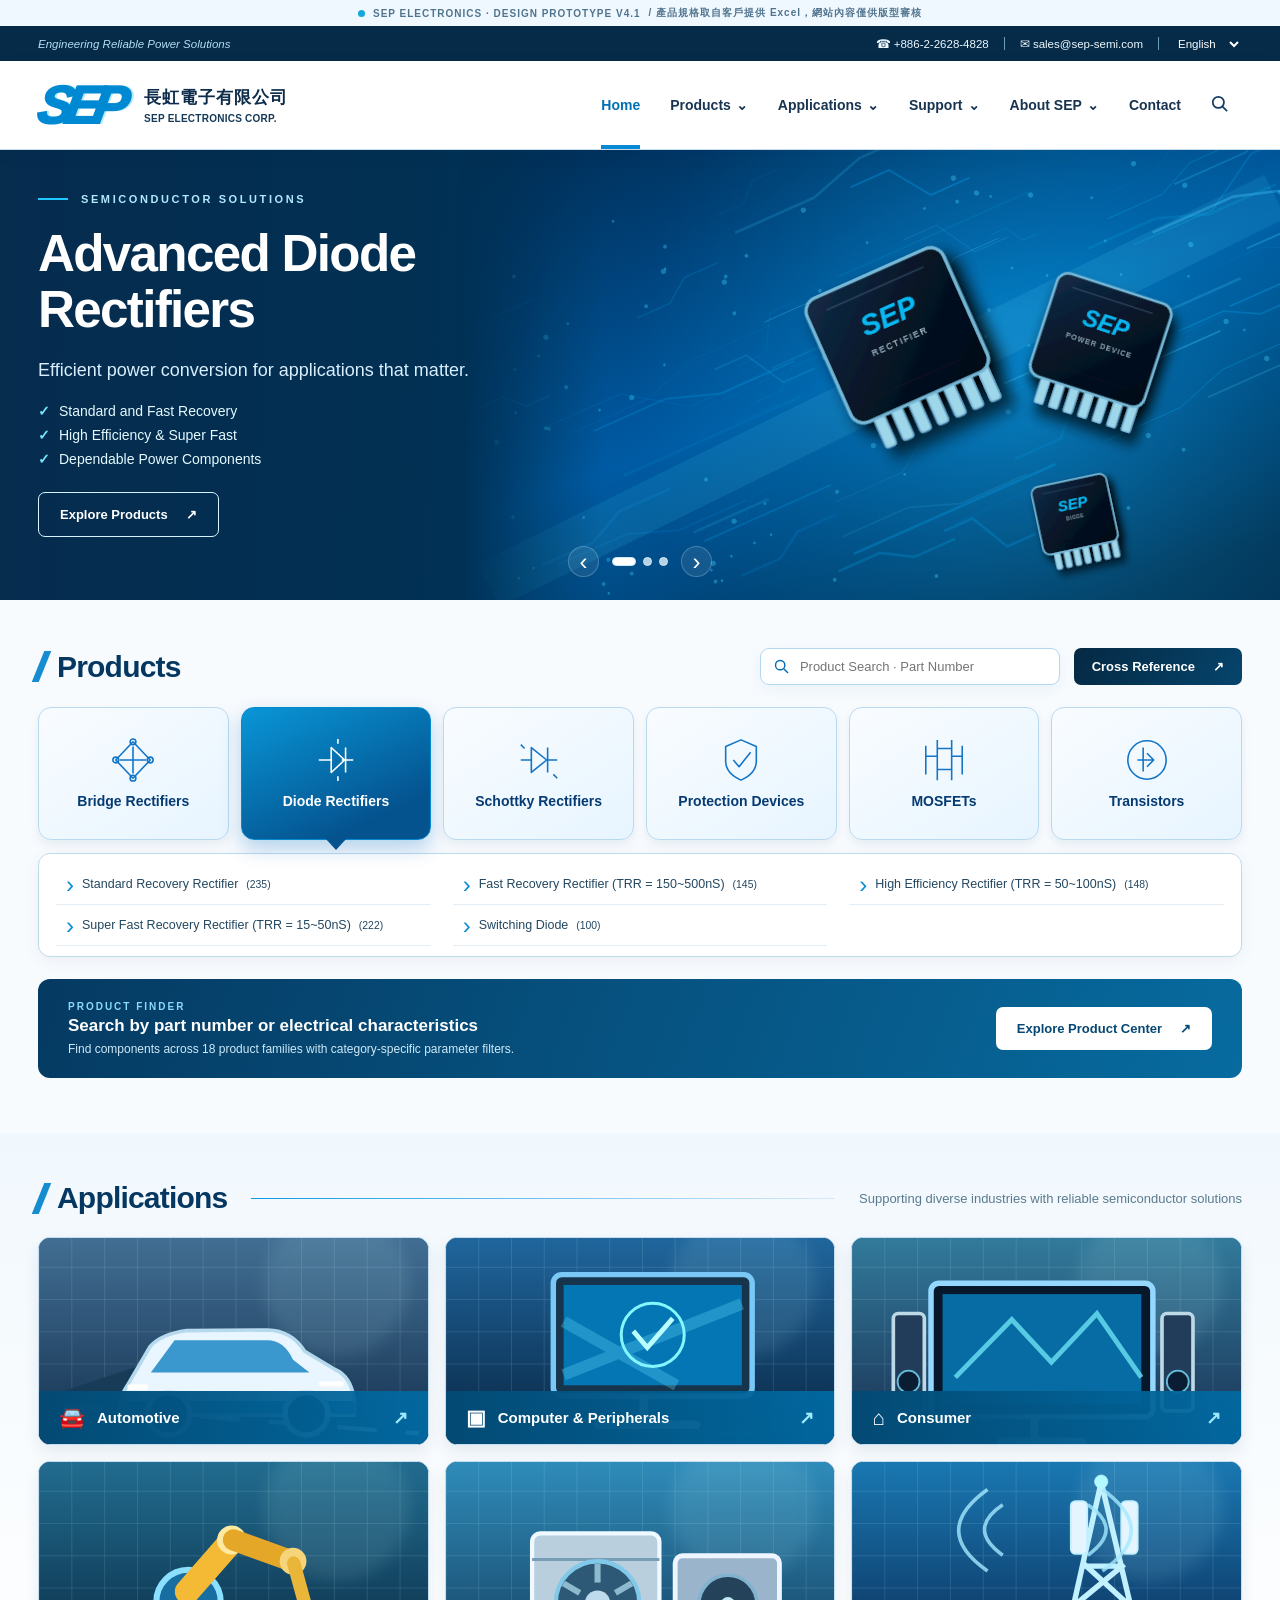
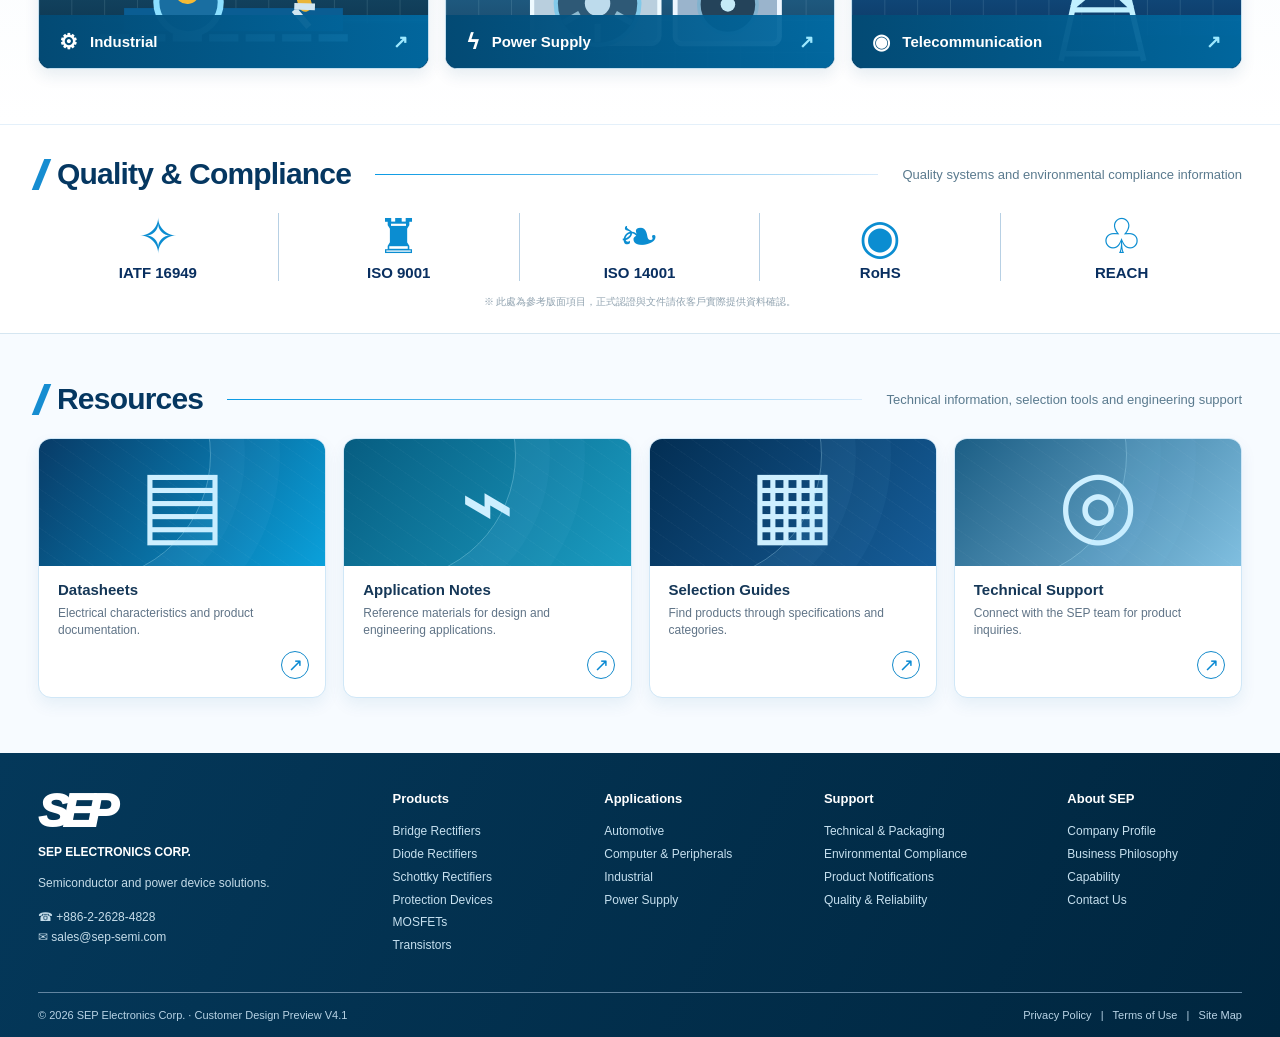
==== commit f167ef89: "Deploy SEP V4.1 to GitHub Pages root" ====
--- a/index.html
+++ b/index.html
@@ -1,9 +1,15 @@
 <!doctype html>
-<html lang="en"><head><meta charset="utf-8"><meta name="viewport" content="width=device-width, initial-scale=1.0"><meta name="theme-color" content="#06416e"><meta name="robots" content="noindex,nofollow"><meta name="description" content="SEP Electronics corporate website and product catalog demonstration. Client review only."><title>SEP Electronics · Corporate Website Demo V4</title><link rel="stylesheet" href="assets/css/site.css"></head>
+<html lang="en"><head><meta charset="utf-8"><meta name="viewport" content="width=device-width, initial-scale=1.0"><meta name="theme-color" content="#06416e"><meta name="robots" content="noindex,nofollow"><meta name="description" content="SEP Electronics corporate website and product catalog demonstration. Client review only."><title>SEP Electronics · Corporate Website Demo V4.1</title><link rel="stylesheet" href="assets/css/site.css"></head>
 <body>
-<div class="demo-ribbon"><span class="demo-dot"></span> SEP ELECTRONICS · DESIGN PROTOTYPE V4 <span class="hide-phone">/ 產品規格取自客戶提供 Excel，網站內容僅供版型審核</span></div>
+<div class="demo-ribbon"><span class="demo-dot"></span> SEP ELECTRONICS · DESIGN PROTOTYPE V4.1 <span class="hide-phone">/ 產品規格取自客戶提供 Excel，網站內容僅供版型審核</span></div>
 <div class="topline"><div class="container top-inner"><span>Engineering Reliable Power Solutions</span><div class="top-right"><span>☎ +886-2-2628-4828</span><span class="top-sep"></span><span>✉ sales@sep-semi.com</span><span class="top-sep"></span><select id="langSwitch" aria-label="Language"><option value="en">English</option><option value="zh">繁體中文</option><option value="zhs">简体中文</option><option value="ja">日本語</option></select></div></div></div>
-<header class="main-header"><div class="container nav-inner"><a href="#home" class="brand" data-nav="home"><span class="brand-mark">SEP</span><span class="brand-lines"><strong>長虹電子有限公司</strong><small>SEP ELECTRONICS CORP.</small></span></a><button id="mobileMenuToggle" class="hamburger" aria-label="Toggle navigation" aria-expanded="false"><span></span><span></span><span></span></button><nav id="primaryNav" class="primary-nav" aria-label="Main navigation"><a href="#home" data-nav="home" class="nav-link active">Home</a><div class="nav-product" id="navProductWrap"><a href="#products" data-nav="products" class="nav-link">Products <span class="nav-chevron">⌄</span></a><div id="megaMenu" class="mega-menu" aria-label="Products menu"></div></div><a href="#applications" data-nav="applications" class="nav-link">Applications</a><a href="#support" data-nav="support" class="nav-link">Support</a><a href="#about" data-nav="about" class="nav-link">About SEP</a><a href="#contact" data-nav="contact" class="nav-link">Contact</a><button id="headerSearch" class="header-search" aria-label="Search products"><svg viewBox="0 0 24 24" width="21" height="21" fill="none" stroke="currentColor" stroke-width="2"><circle cx="10.7" cy="10.7" r="6.4"/><path d="m15.5 15.5 5.2 5.2"/></svg></button></nav></div></header>
+<header class="main-header"><div class="container nav-inner"><a href="#home" class="brand" data-nav="home"><span class="brand-mark">SEP</span><span class="brand-lines"><strong>長虹電子有限公司</strong><small>SEP ELECTRONICS CORP.</small></span></a><button id="mobileMenuToggle" class="hamburger" aria-label="Toggle navigation" aria-expanded="false"><span></span><span></span><span></span></button><nav id="primaryNav" class="primary-nav" aria-label="Main navigation">
+<a href="#home" data-nav="home" class="nav-link active">Home</a>
+<div class="nav-product nav-mega-wrap" id="navProductWrap"><a href="#products" data-nav="products" class="nav-link">Products <span class="nav-chevron">⌄</span></a><button class="nav-expand" data-expand="megaMenu" aria-label="Toggle Products menu" aria-expanded="false">⌄</button><div id="megaMenu" class="mega-menu mega-hier" aria-label="Products categories"></div></div>
+<div class="nav-product nav-mega-wrap" id="navAppWrap"><a href="#applications" data-nav="applications" class="nav-link">Applications <span class="nav-chevron">⌄</span></a><button class="nav-expand" data-expand="appMegaMenu" aria-label="Toggle Applications menu" aria-expanded="false">⌄</button><div id="appMegaMenu" class="mega-menu mega-hier" aria-label="Application categories"></div></div>
+<div class="nav-simple-wrap"><a href="#support" data-nav="support" class="nav-link">Support <span class="nav-chevron">⌄</span></a><button class="nav-expand" data-expand="supportDropdown" aria-label="Toggle Support menu" aria-expanded="false">⌄</button><div id="supportDropdown" class="simple-menu" aria-label="Support links"></div></div>
+<div class="nav-simple-wrap"><a href="#about" data-nav="about" class="nav-link">About SEP <span class="nav-chevron">⌄</span></a><button class="nav-expand" data-expand="aboutDropdown" aria-label="Toggle About menu" aria-expanded="false">⌄</button><div id="aboutDropdown" class="simple-menu" aria-label="About links"></div></div>
+<a href="#contact" data-nav="contact" class="nav-link">Contact</a><button id="headerSearch" class="header-search" aria-label="Search products"><svg viewBox="0 0 24 24" width="21" height="21" fill="none" stroke="currentColor" stroke-width="2"><circle cx="10.7" cy="10.7" r="6.4"/><path d="m15.5 15.5 5.2 5.2"/></svg></button></nav></div></header>
 <main>
 <section id="view-home" class="page-view">
 <div class="hero"><div class="hero-overlay"></div><div class="container hero-content"><div class="hero-copy"><div class="hero-eyebrow"><span class="eyebrow-line"></span> SEMICONDUCTOR SOLUTIONS</div><h1 id="heroTitle">Advanced Diode Rectifiers</h1><p id="heroSub">Efficient power conversion for applications that matter.</p><ul id="heroBullets"><li>Standard and Fast Recovery</li><li>High Efficiency &amp; Super Fast</li><li>Power Semiconductor Components</li></ul><a id="heroButton" href="#products" class="btn btn-outline-light" data-action="hero-explore">Explore Products <span>↗</span></a></div><div class="hero-visual"><img src="assets/img/hero-semiconductor.svg" alt="Illustration of SEP semiconductor components on blue electronic circuit board"></div><div class="hero-controls"><button id="heroPrevious" aria-label="Previous slide">‹</button><div class="hero-dots" id="heroDots"></div><button id="heroNext" aria-label="Next slide">›</button></div></div></div>
@@ -12,13 +18,22 @@
 <section class="quality-section"><div class="container"><div class="section-top section-with-line"><div class="section-title"><span class="accent-slash"></span><h2>Quality &amp; Compliance</h2></div><p>Quality systems and environmental compliance information</p></div><div class="quality-grid"><div class="quality-item"><span class="quality-icon">✧</span><strong>IATF 16949</strong></div><div class="quality-item"><span class="quality-icon">♜</span><strong>ISO 9001</strong></div><div class="quality-item"><span class="quality-icon">❧</span><strong>ISO 14001</strong></div><div class="quality-item"><span class="quality-icon">◉</span><strong>RoHS</strong></div><div class="quality-item"><span class="quality-icon">♧</span><strong>REACH</strong></div></div><p class="quality-disclaimer">※ 此處為參考版面項目，正式認證與文件請依客戶實際提供資料確認。</p></div></section>
 <section class="block resources-section"><div class="container"><div class="section-top section-with-line"><div class="section-title"><span class="accent-slash"></span><h2>Resources</h2></div><p>Technical information, selection tools and engineering support</p></div><div class="resource-grid"><article class="resource-card"><div class="resource-graphic rg1">▤<span class="rg-lines"></span></div><div class="resource-body"><h3>Datasheets</h3><p>Electrical characteristics and product documentation.</p><button class="circle-arrow" data-toast="正式 Datasheet PDF 尚未提供；產品規格可於產品中心匯出 CSV。" aria-label="Datasheets">↗</button></div></article><article class="resource-card"><div class="resource-graphic rg2">⌁<span class="rg-lines"></span></div><div class="resource-body"><h3>Application Notes</h3><p>Reference materials for design and engineering applications.</p><button class="circle-arrow" data-toast="應用筆記尚待正式文件上傳。" aria-label="Application Notes">↗</button></div></article><article class="resource-card"><div class="resource-graphic rg3">▦<span class="rg-lines"></span></div><div class="resource-body"><h3>Selection Guides</h3><p>Find products through specifications and categories.</p><button class="circle-arrow" data-go-products="all" aria-label="Selection Guides">↗</button></div></article><article class="resource-card"><div class="resource-graphic rg4">◎<span class="rg-lines"></span></div><div class="resource-body"><h3>Technical Support</h3><p>Connect with the SEP team for product inquiries.</p><button class="circle-arrow" data-nav="contact" aria-label="Technical Support">↗</button></div></article></div></div></section>
 </section>
-<section id="view-products" class="page-view" hidden><div class="page-banner"><div class="container"><div class="overline">SEP ELECTRONICS · ENGINEERING</div><h1>Product Center</h1><p>Find the right component with precise, family-specific electrical parameters.</p></div></div><div class="container catalog-page"><div class="breadcrumb"><a href="#home" data-nav="home">Home</a><span>/</span><strong>Products</strong><span id="breadcrumbSub"></span></div><div class="catalog-header"><div><h2 id="catalogTitle">All Products</h2><p id="catalogDescription">Source: customer-provided product lists · 18 specifications templates</p></div><button id="exportResults" class="btn btn-blue-light">↓ Export filtered CSV</button></div><div id="groupPills" class="group-pills"></div><div class="catalog-layout"><aside class="filter-panel"><div class="filter-head"><strong>Parametric Filters</strong><button id="resetFilters">Reset</button></div><label class="filter-field"><span>Part Number</span><input id="catalogSearch" placeholder="e.g. 1N4148 / MB10S" autocomplete="off"></label><label class="filter-field"><span>Product Family</span><select id="subcategorySelect"></select></label><label class="filter-field"><span>Package</span><select id="packageSelect"><option value="">All Packages</option></select></label><label class="filter-field"><span>Status</span><select id="statusSelect"><option value="">All Status</option></select></label><div id="dynamicFilters" class="dynamic-filters"></div><button id="filterApply" class="btn btn-primary full-btn">Apply Filters <span>↗</span></button><p class="sidebar-note">Different product families use different specification templates from the supplied Excel source.</p></aside><div class="product-results"><div class="table-toolbar"><div><strong id="resultCount">0</strong> matching products <span id="dupTag" class="duplicate-note"></span></div><div class="table-actions"><label>Show <select id="pageSize"><option value="20">20</option><option value="40">40</option><option value="100">100</option></select></label><label>Sort <select id="sortSelect"><option value="part">Part Number A–Z</option><option value="partdesc">Part Number Z–A</option></select></label></div></div><div class="table-wrap"><table class="spec-table"><thead id="resultsHead"></thead><tbody id="resultsBody"></tbody></table></div><div class="pagination"><span id="pageInfo"></span><div><button id="pagePrev" aria-label="Previous page">←</button><span id="pageNumber">1</span><button id="pageNext" aria-label="Next page">→</button></div></div><div class="source-info">Demo built from 18 Excel files supplied on 2026-11-22. Part numbers and specifications originate from the source spreadsheets. Datasheet PDF files were not included; downloads are CSV data exports.</div></div></div></div></section>
+<section id="view-products" class="page-view" hidden><div class="page-banner"><div class="container"><div class="overline">SEP ELECTRONICS · ENGINEERING</div><h1>Product Center</h1><p>Find the right component with precise, family-specific electrical parameters.</p></div></div><div class="container catalog-page"><div class="breadcrumb"><a href="#home" data-nav="home">Home</a><span>/</span><strong>Products</strong><span id="breadcrumbSub"></span></div><div class="catalog-header"><div><h2 id="catalogTitle">All Products</h2><p id="catalogDescription">Source: customer-provided product lists · 18 specifications templates</p></div><button id="exportResults" class="btn btn-blue-light">↓ Export filtered CSV</button></div><div id="groupPills" class="group-pills"></div><div class="catalog-searchbar"><label class="search-part"><strong>Part Number</strong><input id="catalogSearch" type="search" placeholder="Search part number · e.g. MB10S" aria-label="Search part number" autocomplete="off"></label><label class="search-family"><strong>Product Family</strong><select id="subcategorySelect" aria-label="Product family"></select></label></div>
+<section id="parametricPanel" class="parametric-panel" aria-label="Parametric search">
+<div class="parametric-head"><div><span class="parametric-kicker">PRODUCT SELECTOR</span><h3>Parametric Search <span id="filterColumnCount" class="filter-counter"></span></h3></div><div class="parametric-actions"><button id="resetFilters" type="button" class="control-btn">↺ Clear Filter</button><button id="filterToggle" type="button" class="control-btn control-primary" aria-controls="filterScroll" aria-expanded="true">Filter Toggle <span id="filterToggleIcon">−</span></button></div></div>
+<div id="filterScroll" class="filter-scroll" tabindex="0" role="region" aria-label="Horizontally scrollable product parameter filters"><div id="dynamicFilters" class="filter-columns"></div></div>
+<div class="parametric-foot"><span>↔ Scroll filters horizontally · Each column scrolls independently for many values</span><strong id="activeFiltersCount">No active filters</strong></div>
+</section>
+<div id="selectedFilterChips" class="selected-filter-chips" aria-live="polite"></div>
+<div class="catalog-layout catalog-fullwidth"><div class="product-results"><div class="table-toolbar"><div>Part Number: <strong id="resultCount">0</strong> <span class="source-count-label">matching part numbers</span> <span id="dupTag" class="duplicate-note"></span></div><div class="table-actions"><label>Show <select id="pageSize"><option value="20">20</option><option value="40">40</option><option value="100">100</option></select></label><label>Sort <select id="sortSelect"><option value="part">Part Number A–Z</option><option value="partdesc">Part Number Z–A</option></select></label></div></div><div class="table-wrap"><table class="spec-table"><thead id="resultsHead"></thead><tbody id="resultsBody"></tbody></table></div><div class="pagination"><span id="pageInfo"></span><div><button id="pagePrev" aria-label="Previous page">←</button><span id="pageNumber">1</span><button id="pageNext" aria-label="Next page">→</button></div></div><div class="source-info">Demo built from 18 Excel files supplied on 2026-11-22. Part numbers and specifications originate from the source spreadsheets. Datasheet PDF files were not included; downloads are CSV data exports.</div></div></div></div></section>
 <section id="view-applications" class="page-view" hidden><div class="page-banner"><div class="container"><div class="overline">APPLICATION SOLUTIONS</div><h1>Applications</h1><p>Engineering-ready semiconductor components for a connected world.</p></div></div><div class="container secondary-page"><div class="section-title"><span class="accent-slash"></span><h2>Industry Applications</h2></div><p class="secondary-intro">Select an industry to discover suggested product families. The relationship is for interface demonstration and requires technical review.</p><div id="applicationsPageGrid" class="application-grid"></div><div id="applicationDetail" class="application-detail" hidden></div></div></section>
-<section id="view-support" class="page-view" hidden><div class="page-banner"><div class="container"><div class="overline">TECHNICAL RESOURCES</div><h1>Support</h1><p>Quality systems, environmental documents and product technical information.</p></div></div><div class="container secondary-page"><div class="section-title"><span class="accent-slash"></span><h2>Technical Support Center</h2></div><div id="supportDirectory" class="support-directory"></div><div class="source-info">Documents and certifications shown as navigation categories only. Official files are not yet attached to this demo.</div></div></section>
+<section id="view-support" class="page-view" hidden><div class="page-banner"><div class="container"><div class="overline">TECHNICAL RESOURCES</div><h1>Support</h1><p>Quality systems, environmental documents and product technical information.</p></div></div><div class="container secondary-page"><div class="section-title"><span class="accent-slash"></span><h2>Technical Support Center</h2></div><section class="support-filter-panel"><div class="parametric-head"><div><span class="parametric-kicker">DOCUMENT LIBRARY</span><h3>Support Document Filter</h3></div><div class="parametric-actions"><button id="supportClear" class="control-btn" type="button">↺ Clear Filter</button><button id="supportToggle" class="control-btn control-primary" type="button" aria-controls="supportFilterBody" aria-expanded="true">Filter Toggle <span id="supportToggleIcon">−</span></button></div></div>
+<div id="supportFilterBody" class="support-filter-body"><label class="support-search"><strong>Keyword</strong><input type="search" id="supportKeyword" placeholder="Search documents / categories" aria-label="Search support documents"></label><div class="support-horizontal" id="supportFacetColumns" role="group" aria-label="Support categories"></div></div></section>
+<div class="support-results-top"><div><strong id="supportCount">0</strong> document categories <span class="support-note">PDF links enabled after official documents are supplied</span></div></div><div class="table-wrap"><table class="spec-table support-table"><thead><tr><th>Category</th><th>Document / Item</th><th>File</th><th>Action</th></tr></thead><tbody id="supportRows"></tbody></table></div><div class="source-info">Documents and certifications shown as navigation categories only. Official PDF files have not been provided. The table displays planned document categories only; there are no fabricated downloads.</div></div></section>
 <section id="view-about" class="page-view" hidden><div class="page-banner"><div class="container"><div class="overline">ABOUT SEP</div><h1>Driven by Quality. Built for Reliability.</h1><p>SEP Electronics · semiconductor and power component solutions.</p></div></div><div class="container secondary-page"><div class="about-panel"><div><div class="section-title"><span class="accent-slash"></span><h2>About SEP Electronics</h2></div><p>Corporate content is intentionally presented as a layout placeholder. The final company profile, milestones and quality statements will use SEP-approved copy.</p><button class="btn btn-primary" data-nav="contact">Contact SEP ↗</button></div><div class="about-mark">SEP<span>SEMICONDUCTOR SOLUTIONS</span></div></div><div class="about-links"><div>Company Profile</div><div>Business Philosophy</div><div>Capability</div><div>Careers</div><div>News</div><div>Privacy Policy</div></div></div></section>
 <section id="view-contact" class="page-view" hidden><div class="page-banner"><div class="container"><div class="overline">GET IN TOUCH</div><h1>Contact Us</h1><p>Product inquiries, technical specifications and application discussions.</p></div></div><div class="container secondary-page"><div class="contact-layout"><div><div class="section-title"><span class="accent-slash"></span><h2>Contact SEP</h2></div><p>We welcome inquiries from engineers, buyers, and distribution partners.</p><p><strong>Email</strong><br>sales@sep-semi.com</p><p><strong>Telephone</strong><br>+886-2-2628-4828</p></div><form id="contactForm" class="contact-form"><div class="input-pair"><label>Your Name<input required name="name" placeholder="Full name"></label><label>Email Address<input required name="email" type="email" placeholder="your@email.com"></label></div><label>Topic<select name="topic"><option>Product inquiry</option><option>Technical support</option><option>Other inquiry</option></select></label><label>Message<textarea name="message" rows="5" placeholder="Tell us about your project..." required></textarea></label><button type="submit" class="btn btn-primary">Preview Submit ↗</button><p class="source-info">Demo only: this form does not send emails or store personal data.</p></form></div></div></section>
 </main>
-<footer class="site-footer"><div class="container footer-main"><div class="footer-brand"><div class="footer-logo">SEP</div><strong>SEP ELECTRONICS CORP.</strong><p>Semiconductor and power device solutions.</p><p>☎ +886-2-2628-4828<br>✉ sales@sep-semi.com</p></div><div class="footer-col"><strong>Products</strong><a href="#products" data-go-products="Bridge Rectifiers">Bridge Rectifiers</a><a href="#products" data-go-products="Diode Rectifiers">Diode Rectifiers</a><a href="#products" data-go-products="Schottky Rectifiers">Schottky Rectifiers</a><a href="#products" data-go-products="Protection Devices">Protection Devices</a><a href="#products" data-go-products="MOSFETs">MOSFETs</a><a href="#products" data-go-products="Transistors">Transistors</a></div><div class="footer-col"><strong>Applications</strong><a href="#applications" data-nav="applications">Automotive</a><a href="#applications" data-nav="applications">Computer &amp; Peripherals</a><a href="#applications" data-nav="applications">Industrial</a><a href="#applications" data-nav="applications">Power Supply</a></div><div class="footer-col"><strong>Support</strong><a href="#support" data-nav="support">Technical &amp; Packaging</a><a href="#support" data-nav="support">Environmental Compliance</a><a href="#support" data-nav="support">Product Notifications</a><a href="#support" data-nav="support">Quality &amp; Reliability</a></div><div class="footer-col"><strong>About SEP</strong><a href="#about" data-nav="about">Company Profile</a><a href="#about" data-nav="about">Business Philosophy</a><a href="#about" data-nav="about">Capability</a><a href="#contact" data-nav="contact">Contact Us</a></div></div><div class="container footer-bottom"><span>© 2026 SEP Electronics Corp. · Customer Design Preview V4</span><span>Privacy Policy &nbsp; | &nbsp; Terms of Use &nbsp; | &nbsp; Site Map</span></div></footer>
+<footer class="site-footer"><div class="container footer-main"><div class="footer-brand"><div class="footer-logo">SEP</div><strong>SEP ELECTRONICS CORP.</strong><p>Semiconductor and power device solutions.</p><p>☎ +886-2-2628-4828<br>✉ sales@sep-semi.com</p></div><div class="footer-col"><strong>Products</strong><a href="#products" data-go-products="Bridge Rectifiers">Bridge Rectifiers</a><a href="#products" data-go-products="Diode Rectifiers">Diode Rectifiers</a><a href="#products" data-go-products="Schottky Rectifiers">Schottky Rectifiers</a><a href="#products" data-go-products="Protection Devices">Protection Devices</a><a href="#products" data-go-products="MOSFETs">MOSFETs</a><a href="#products" data-go-products="Transistors">Transistors</a></div><div class="footer-col"><strong>Applications</strong><a href="#applications" data-nav="applications">Automotive</a><a href="#applications" data-nav="applications">Computer &amp; Peripherals</a><a href="#applications" data-nav="applications">Industrial</a><a href="#applications" data-nav="applications">Power Supply</a></div><div class="footer-col"><strong>Support</strong><a href="#support" data-nav="support">Technical &amp; Packaging</a><a href="#support" data-nav="support">Environmental Compliance</a><a href="#support" data-nav="support">Product Notifications</a><a href="#support" data-nav="support">Quality &amp; Reliability</a></div><div class="footer-col"><strong>About SEP</strong><a href="#about" data-nav="about">Company Profile</a><a href="#about" data-nav="about">Business Philosophy</a><a href="#about" data-nav="about">Capability</a><a href="#contact" data-nav="contact">Contact Us</a></div></div><div class="container footer-bottom"><span>© 2026 SEP Electronics Corp. · Customer Design Preview V4.1</span><span>Privacy Policy &nbsp; | &nbsp; Terms of Use &nbsp; | &nbsp; Site Map</span></div></footer>
 <div id="partModal" class="modal-shell" role="dialog" aria-modal="true" aria-label="Product specification detail" hidden><div class="modal-mask" data-close-modal></div><div class="modal-card"><div class="modal-head"><div><span class="overline">PRODUCT SPECIFICATIONS</span><h2 id="modalTitle"></h2><p id="modalDesc"></p></div><button id="modalClose" class="modal-close" aria-label="Close product detail">✕</button></div><div class="modal-body" id="modalSpec"></div><div class="modal-footer"><span>Source: client Excel · Not an official Datasheet PDF</span><button id="modalDownload" class="btn btn-primary">↓ Download data CSV</button></div></div></div><div id="toast" class="toast" role="status" aria-live="polite"></div>
 <script src="assets/data/nav.js"></script>
 <script src="assets/data/sheet-011.js"></script>
--- a/assets/css/site.css
+++ b/assets/css/site.css
@@ -1 +1,114 @@
 :root{--navy:#052d4c;--navy2:#06426b;--navy3:#0d547f;--blue:#096eb4;--blue2:#0d95d5;--cyan:#26bff5;--pale:#f3f8fd;--ice:#e8f3fb;--ink:#14324a;--muted:#61768a;--line:#d8e7f2;--white:#fff;--shadow:0 12px 28px rgba(8,56,94,.11)}*{box-sizing:border-box}html{scroll-behavior:smooth}body{margin:0;font-family:Inter,'Noto Sans TC','PingFang TC','Microsoft JhengHei',Arial,sans-serif;color:var(--ink);font-size:15px;background:#f8fbfe}button,input,select,textarea{font:inherit}button,a{ -webkit-tap-highlight-color:transparent}button{cursor:pointer}a{text-decoration:none;color:inherit}.container{max-width:1300px;width:calc(100% - 76px);margin:0 auto}.page-view[hidden],.modal-shell[hidden],.application-detail[hidden]{display:none!important}.demo-ribbon{height:26px;background:#eff7ff;color:#51748d;text-align:center;font-size:10px;font-weight:700;letter-spacing:1px;display:flex;align-items:center;justify-content:center;gap:8px}.demo-dot{height:7px;width:7px;background:#12a9dc;border-radius:100%}.topline{height:35px;background:#052b49;color:#eff9ff;font-size:11.5px}.top-inner{display:flex;align-items:center;justify-content:space-between;height:100%;gap:10px}.top-inner>span{font-style:italic;color:#b4def4}.top-right{display:flex;align-items:center;gap:15px}.top-sep{height:13px;width:1px;background:#6b9bb6}.top-right select{background:transparent;color:#fff;border:0;outline:0;cursor:pointer}.top-right select option{color:#19344a}.main-header{background:#fff;border-bottom:1px solid #c8ddeb;position:sticky;top:0;z-index:60;box-shadow:0 5px 20px rgba(7,43,76,.035)}.nav-inner{height:88px;display:flex;align-items:center;justify-content:space-between;gap:30px}.brand{display:flex;align-items:center;gap:15px;white-space:nowrap;flex-shrink:0}.brand-mark{font-style:italic;letter-spacing:-8px;padding-right:9px;transform:skew(-10deg);font-size:53px;font-weight:950;line-height:1;color:#0089d3;text-shadow:2px 0 #b7e9ff}.brand-lines strong{display:block;font-size:17px;letter-spacing:1px;font-weight:900;color:#0d2c4a}.brand-lines small{display:block;color:#153957;font-size:10px;letter-spacing:.25px;margin-top:4px;font-weight:800}.primary-nav{display:flex;align-items:center;gap:2px;height:100%;margin-left:auto}.nav-link{display:flex;align-items:center;height:100%;padding:0 14px;color:#183451;font-size:14px;font-weight:750;position:relative;white-space:nowrap}.nav-link:hover,.nav-link.active{color:#006fb6}.nav-link.active:after{content:"";height:4px;background:#078ad3;position:absolute;bottom:0;left:14px;right:14px}.nav-chevron{margin-left:5px}.header-search{border:0;background:transparent;color:#163d62;padding:12px}.nav-product{height:100%;display:flex;align-items:center}.mega-menu{display:none;position:absolute;top:100%;left:0;right:0;background:#fff;border-top:1px solid #edf3f8;box-shadow:0 24px 35px rgba(0,35,64,.15);padding:28px max(calc((100vw - 1300px)/2),38px);z-index:100;grid-template-columns:repeat(3,minmax(0,1fr));gap:18px 36px}.nav-product:hover .mega-menu,.nav-product:focus-within .mega-menu,.mega-menu.open{display:grid}.mega-group{border-left:3px solid #0c8dcf;padding-left:17px}.mega-group-title{font-size:14px;font-weight:850;margin-bottom:11px;color:#023759;display:flex;justify-content:space-between}.mega-group-title:hover{color:#0782ca}.mega-sub{display:block;padding:5px 0;font-size:12px;color:#546f83}.mega-sub:hover{color:#007fd2;transform:translateX(2px)}.hamburger{display:none;background:#f0f7fe;padding:10px;border:1px solid #c2deee;border-radius:8px;flex-direction:column;gap:5px}.hamburger span{width:22px;height:2px;background:#0a4871;display:block}.hero{background:linear-gradient(110deg,#042e51 0%,#034d83 45%,#006aa9 100%);color:#fff;position:relative;overflow:hidden;min-height:450px}.hero:before{content:'';position:absolute;inset:0;background:repeating-linear-gradient(120deg,transparent 0,transparent 42px,rgba(255,255,255,.018) 42px,rgba(255,255,255,.018) 43px)}.hero-overlay{position:absolute;inset:0;background:linear-gradient(90deg,#062c4e 0%,rgba(0,48,83,.95) 39%,rgba(0,38,79,.05) 75%);z-index:1;pointer-events:none}.hero-content{position:relative;height:450px;display:flex;align-items:center;z-index:2}.hero-copy{z-index:3;position:relative;max-width:530px;padding-bottom:20px}.hero-eyebrow{display:flex;align-items:center;gap:13px;color:#b2e9ff;font-weight:800;letter-spacing:2.6px;font-size:11px;margin-bottom:21px}.eyebrow-line{height:2px;width:30px;background:#21c7ff}.hero h1{font-size:clamp(33px,4vw,55px);line-height:1.1;letter-spacing:-1.7px;margin:0 0 18px;font-weight:850;max-width:510px}.hero-copy p{font-size:18px;color:#d9effe;max-width:460px;line-height:1.48;margin:0 0 20px}.hero ul{list-style:none;padding:0;margin:0 0 25px}.hero li{font-size:14px;margin:8px 0;color:#e4faff}.hero li:before{content:'✓';margin-right:9px;color:#72e8ff;font-weight:900}.hero-visual{position:absolute;right:-6%;top:-15px;width:71%;height:calc(100% + 35px);z-index:1;opacity:.99;filter:saturate(1.09)}.hero-visual img{height:100%;width:100%;object-fit:cover;mask-image:linear-gradient(90deg,transparent 0%,#000 17%)}.hero-controls{position:absolute;bottom:23px;left:50%;transform:translateX(-50%);display:flex;align-items:center;gap:13px;z-index:3}.hero-controls>button{border:1px solid #a6cbe555;background:#ffffff14;border-radius:50%;color:#fff;font-size:24px;width:31px;height:31px;line-height:20px}.hero-dots{display:flex;align-items:center;gap:7px}.hero-dots button{height:9px;width:9px;border:1px solid #cce9f6;background:#b5d2e6;border-radius:50%;padding:0}.hero-dots button.active{background:#fff;width:24px;border-radius:20px}.btn{border:0;border-radius:7px;padding:14px 21px;display:inline-flex;align-items:center;justify-content:center;gap:18px;font-size:13px;font-weight:750;transition:transform .18s,box-shadow .18s,background .18s}.btn:hover{transform:translateY(-2px);box-shadow:0 6px 16px #00294522}.btn-outline-light{color:#fff;background:transparent;border:1px solid #d6f3ff}.btn-primary{background:#056fab;color:#fff}.btn-dark{background:linear-gradient(120deg,#052943,#06446c);color:#fff}.btn-white{background:#fff;color:#064773}.btn-blue-light{background:#e9f5fd;color:#06639c;border:1px solid #bedef1}.small-btn{padding:11px 18px}.full-btn{width:100%}.block{padding:48px 0 55px}.section-top{display:flex;align-items:center;justify-content:space-between;gap:24px;margin-bottom:22px}.section-top p{font-size:13px;color:#5a7a8e;margin:0}.section-title{display:flex;align-items:center;gap:12px}.accent-slash{display:inline-block;transform:skew(-22deg);background:#168dd1;width:7px;height:31px;flex-shrink:0}.section-title h2{font-size:30px;letter-spacing:-.8px;margin:0;color:#053761;font-weight:850}.section-with-line{position:relative}.section-with-line:after{content:'';height:1px;background:linear-gradient(90deg,#0a9ae4,#d7eafa);flex:1;order:1}.section-with-line p{order:2}.product-quick{display:flex;align-items:center;gap:14px}.search-input{border:1px solid #b4d8f2;border-radius:9px;background:#fff;color:#006cb7;display:flex;align-items:center;gap:8px;padding:9px 12px;min-width:300px;box-shadow:0 5px 15px #096bb410}.search-input input{border:0;outline:0;width:100%;min-width:0;font-size:13px;color:#18344c}.category-cards{display:grid;grid-template-columns:repeat(6,minmax(0,1fr));gap:12px}.category-card{border:1px solid #b9d9ef;border-radius:13px;background:linear-gradient(147deg,#f9fcff,#e7f5ff);box-shadow:0 5px 10px rgba(4,72,115,.08);min-height:133px;display:flex;align-items:center;justify-content:center;flex-direction:column;gap:10px;padding:18px 10px;position:relative;color:#053b72;font-weight:800;line-height:1.24;cursor:pointer;text-align:center;transition:.2s;font-size:14px}.category-card:hover{transform:translateY(-3px);border-color:#0a81c6}.category-card.active{color:#fff;background:linear-gradient(155deg,#0996d7,#04528e 80%);box-shadow:0 8px 20px #026bba4b;border-color:#0289ce}.category-card.active:after{content:'';position:absolute;bottom:-11px;border-left:11px solid transparent;border-right:11px solid transparent;border-top:12px solid #04528e;z-index:2}.category-card svg{height:46px;width:46px;stroke:#1375c6;fill:none;stroke-width:1.65;stroke-linejoin:round}.category-card.active svg{stroke:#fff}.subcategory-preview{margin-top:13px;border:1px solid #bfdceb;border-radius:12px;background:#fff;box-shadow:0 4px 15px rgba(0,54,104,.06);padding:10px 17px}.subcategory-preview-inner{display:grid;grid-template-columns:repeat(3,minmax(0,1fr));gap:0 22px;min-height:65px;align-content:center}.subcat-link{padding:13px 10px;border-bottom:1px solid #e2edf5;color:#234760;font-size:12.5px;display:flex;align-items:center;gap:8px;cursor:pointer;background:transparent;border-left:0;border-right:0;border-top:0;text-align:left}.subcat-link:hover{color:#006ab4}.subcat-link:before{content:'›';font-size:24px;color:#0a8ed4;font-weight:400;line-height:11px}.catalog-spotlight{display:flex;justify-content:space-between;align-items:center;gap:24px;margin-top:22px;border-radius:12px;background:linear-gradient(110deg,#053a62,#076b9f);padding:22px 30px;color:#fff}.spotlight-copy{display:flex;flex-direction:column;gap:4px}.spotlight-copy span{font-size:10px;letter-spacing:2px;color:#8ad9ff;font-weight:850}.spotlight-copy strong{font-size:17px}.spotlight-copy p{margin:2px 0 0;color:#cfeaf8;font-size:12px}.app-section{background:linear-gradient(180deg,#f1f8fd,#fff)}.application-grid{display:grid;grid-template-columns:repeat(3,minmax(0,1fr));gap:16px}.application-card{display:block;border-radius:12px;overflow:hidden;min-height:204px;background:#064874;position:relative;text-align:left;border:1px solid #c4deee;cursor:pointer;padding:0;box-shadow:0 7px 15px #00446c17;transition:.2s}.application-card:hover{transform:translateY(-4px);box-shadow:0 12px 22px #00416c24}.application-card img{width:100%;height:206px;object-fit:cover;display:block;transition:transform .4s}.application-card:hover img{transform:scale(1.04)}.application-label{position:absolute;bottom:0;left:0;right:0;height:53px;background:linear-gradient(90deg,#034a74,#006ba4eb);color:#fff;display:flex;align-items:center;gap:12px;padding:0 20px;font-weight:780;font-size:15px}.application-label span{font-size:21px}.application-label:after{content:'↗';margin-left:auto;font-size:18px;color:#9ee9ff}.quality-section{background:#fff;border-top:1px solid #e4f0fa;border-bottom:1px solid #d5e6f1;padding:32px 0 24px}.quality-grid{display:grid;grid-template-columns:repeat(5,minmax(0,1fr));align-items:center;margin:20px auto 10px}.quality-item{display:flex;align-items:center;flex-direction:column;gap:3px;color:#092f60;font-size:15px;font-weight:850;border-right:1px solid #b7d0e4}.quality-item:last-child{border-right:0}.quality-icon{font-size:48px;line-height:1;color:#0b8dd1;font-weight:400}.quality-disclaimer{font-size:10px;text-align:center;color:#91a3b0;margin:14px 0 0}.resources-section{background:#f7fbff}.resource-grid{display:grid;grid-template-columns:repeat(4,minmax(0,1fr));gap:17px}.resource-card{background:#fff;border:1px solid #d0e7f7;border-radius:13px;box-shadow:0 7px 16px #00589813;overflow:hidden}.resource-graphic{height:127px;display:grid;place-items:center;color:#cdefff;font-size:92px;font-weight:200;background:linear-gradient(125deg,#083b67,#0aa1db);position:relative;overflow:hidden}.resource-graphic:before{content:'';position:absolute;width:250px;height:250px;border:1px solid #b4e9fd55;border-radius:50%;left:-80px;top:-110px;box-shadow:0 0 0 34px #94d5f40b,0 0 0 69px #94d5f40b}.rg2{background:linear-gradient(130deg,#075d81,#1a9cc1)}.rg3{background:linear-gradient(130deg,#032e53,#165e9a)}.rg4{background:linear-gradient(130deg,#1c5e85,#80bfe0)}.rg-lines{position:absolute;width:100%;height:100%;background:repeating-linear-gradient(35deg,transparent,transparent 15px,#ffffff06 15px,#ffffff06 16px)}.resource-body{padding:15px 19px 19px;min-height:131px;position:relative}.resource-body h3{font-size:15px;margin:0 0 7px;color:#153757;font-weight:850}.resource-body p{font-size:12px;color:#607487;line-height:1.43;margin:0;padding-right:24px}.circle-arrow{position:absolute;right:16px;bottom:18px;color:#0989d2;border:1px solid #138acb;border-radius:50%;background:#fff;width:28px;height:28px;font-size:18px;display:grid;place-items:center}.site-footer{background:linear-gradient(115deg,#04385a,#00263f);color:#fff}.footer-main{display:grid;grid-template-columns:2fr 1.1fr 1.15fr 1.3fr 1.1fr;gap:37px;padding:37px 0 30px}.footer-logo{font-size:47px;font-style:italic;font-weight:950;letter-spacing:-7px;line-height:.9;margin-bottom:12px}.footer-brand>strong{display:block;font-size:12px}.footer-brand p{font-size:12px;line-height:1.7;color:#c5dce9;margin:14px 0}.footer-col strong{display:block;font-size:13px;margin:1px 0 14px}.footer-col a{display:block;color:#c6e0ef;font-size:12px;line-height:1.9}.footer-col a:hover{color:#7edcff}.footer-bottom{border-top:1px solid #6285a1;padding:16px 0;display:flex;justify-content:space-between;gap:20px;font-size:11px;color:#b8d3e5}.page-banner{background:linear-gradient(100deg,#043357,#0870aa);padding:58px 0 64px;color:#fff;position:relative;overflow:hidden}.page-banner:after{content:'';position:absolute;width:580px;height:580px;right:-150px;top:-300px;border:1px solid #ffffff3a;border-radius:50%;box-shadow:0 0 0 75px #ffffff0b,0 0 0 155px #ffffff06}.page-banner .container{position:relative;z-index:1}.overline{font-size:11px;letter-spacing:2px;font-weight:800;color:#8edafa}.page-banner h1{font-size:42px;line-height:1.1;margin:13px 0;font-weight:850}.page-banner p{font-size:15px;color:#d0ecfb;margin:0}.catalog-page{padding:25px 0 75px}.breadcrumb{display:flex;align-items:center;gap:9px;color:#8196a8;font-size:12px;margin-bottom:22px}.breadcrumb a:hover{color:#058bd0}.breadcrumb strong{color:#185b89}.catalog-header{display:flex;justify-content:space-between;align-items:center;gap:20px;margin-bottom:24px}.catalog-header h2{margin:0 0 6px;font-size:29px;color:#0a426b}.catalog-header p{font-size:13px;color:#8292a3;margin:0}.group-pills{display:flex;gap:9px;flex-wrap:wrap;margin-bottom:25px}.group-pills button{border:1px solid #c7dfef;background:#fff;color:#285a7e;padding:10px 14px;border-radius:7px;font-size:12px;font-weight:780}.group-pills button.active{background:#0576b7;border-color:#0576b7;color:#fff}.catalog-layout{display:grid;grid-template-columns:272px minmax(0,1fr);gap:25px;align-items:start}.filter-panel{background:#fff;border-radius:10px;border:1px solid #d6e6f2;box-shadow:0 6px 16px #064b7510;padding:19px}.filter-head{display:flex;align-items:center;justify-content:space-between;padding-bottom:18px;border-bottom:1px solid #e4ecf3;margin-bottom:17px}.filter-head strong{font-size:15px;color:#0b3d63}.filter-head button{border:0;background:transparent;color:#168ac3;font-size:12px;font-weight:750}.filter-field{display:flex;flex-direction:column;gap:8px;margin-bottom:19px}.filter-field span,.dynamic-filter label{font-size:12px;font-weight:780;color:#275573}.filter-field input,.filter-field select,.dynamic-filter input,.table-actions select{width:100%;border:1px solid #cbdce8;background:#fbfdff;border-radius:6px;padding:10px 11px;min-height:40px;color:#284b62;outline-color:#0b96d2;font-size:12px}.dynamic-filter{border-top:1px solid #e3edf5;padding-top:17px;margin-top:17px}.dynamic-filter label{display:block;margin-bottom:8px}.range-input{display:grid;grid-template-columns:1fr 14px 1fr;align-items:center;gap:5px}.range-input span{text-align:center;color:#8b9baa}.dynamic-filter input{width:100%;padding:10px 8px}.sidebar-note{font-size:11px;color:#9aafba;line-height:1.6;margin-top:18px}.product-results{min-width:0}.table-toolbar{padding:16px 19px;background:#eaf4fb;border:1px solid #d1e4f2;border-bottom:0;border-radius:10px 10px 0 0;display:flex;justify-content:space-between;align-items:center;gap:15px;font-size:13px;color:#597487}.table-toolbar strong{font-size:20px;color:#056aab;margin-right:4px}.table-actions{display:flex;gap:12px;align-items:center}.table-actions label{display:flex;align-items:center;gap:7px;white-space:nowrap}.table-actions select{width:auto;min-height:31px;padding:5px 7px}.table-wrap{overflow-x:auto;background:#fff;border:1px solid #d1e4f2;min-height:400px}.spec-table{width:100%;border-collapse:collapse;font-size:12px;white-space:nowrap}.spec-table thead{background:#075b91;color:#fff}.spec-table th{padding:14px 13px;text-align:left;font-size:12px;font-weight:750;white-space:nowrap}.spec-table td{padding:11px 13px;border-bottom:1px solid #e6eff6;color:#375670}.spec-table tr:nth-child(even) td{background:#f8fbfe}.spec-table tr:hover td{background:#eaf5fc}.spec-table td:first-child{font-weight:750;color:#0366ad;cursor:pointer}.spec-table td:first-child button{border:0;background:transparent;color:#056eac;padding:0;font-weight:800;text-align:left}.spec-table td:first-child button:hover{text-decoration:underline}.spec-table .status-active{color:#087d5e;font-weight:700}.spec-table .status-nrnd{color:#b47c1a;font-weight:700}.table-empty{padding:45px;text-align:center;color:#8da3b3}.duplicate-note{display:inline-block;font-size:10px;color:#b4761b}.pagination{border:1px solid #d1e4f2;border-top:0;background:#fff;border-radius:0 0 10px 10px;padding:15px 18px;display:flex;align-items:center;justify-content:space-between;color:#687f8c;font-size:12px}.pagination>div{display:flex;gap:8px;align-items:center}.pagination button{border:1px solid #bcdbea;border-radius:6px;background:#f1f8ff;color:#075c91;width:31px;height:30px}.pagination button:disabled{opacity:.3;cursor:not-allowed}.source-info{font-size:11px;color:#8c9eab;margin:18px 0;line-height:1.6}.secondary-page{padding:52px 0 78px}.secondary-intro{color:#71879a;line-height:1.6;margin-bottom:29px}.secondary-page .application-grid{margin-top:25px}.application-detail{margin-top:24px;background:#eef7ff;border:1px solid #cae4f4;border-radius:11px;padding:26px 30px}.application-detail h3{margin:0 0 9px;color:#08446c}.application-detail p{color:#58768a;max-width:660px}.application-detail .btn{margin-top:7px}.support-directory{margin-top:28px;display:grid;grid-template-columns:repeat(2,minmax(0,1fr));gap:20px}.support-group{background:#fff;padding:25px 28px;border:1px solid #d2e6f4;border-radius:10px;box-shadow:var(--shadow)}.support-group h3{margin:0 0 12px;font-size:18px;color:#054b7d}.support-group button{border:0;border-bottom:1px solid #e6f0f7;background:#fff;color:#4c6a7f;width:100%;text-align:left;padding:11px 0;font-size:13px}.support-group button:hover{color:#0389c1}.support-group button:before{content:'›';color:#0088c8;font-size:20px;margin-right:11px}.about-panel{display:grid;grid-template-columns:1.2fr .8fr;gap:30px;align-items:center;background:#fff;border:1px solid #cbe1f1;border-radius:15px;padding:40px}.about-panel p{color:#708498;line-height:1.8;max-width:660px;margin:18px 0 24px}.about-mark{background:linear-gradient(145deg,#025f9f,#04385d);border-radius:14px;color:#fff;min-height:250px;display:flex;align-items:center;justify-content:center;flex-direction:column;font-style:italic;font-size:90px;letter-spacing:-12px;font-weight:900}.about-mark span{font-size:11px;letter-spacing:2px;font-style:normal}.about-links{display:grid;grid-template-columns:repeat(3,minmax(0,1fr));gap:15px;margin-top:22px}.about-links div{border:1px solid #d1e6f5;padding:19px 20px;background:#fff;font-size:14px;font-weight:750;color:#07527e;border-radius:8px}.contact-layout{display:grid;grid-template-columns:1fr 1.35fr;gap:50px;align-items:start}.contact-layout p{color:#5e778d;line-height:1.7}.contact-form{background:#fff;border-radius:12px;border:1px solid #d5e6f0;padding:29px;box-shadow:var(--shadow)}.contact-form label{display:flex;flex-direction:column;gap:8px;color:#1c547a;font-weight:700;font-size:12px;margin-bottom:18px}.contact-form input,.contact-form select,.contact-form textarea{border:1px solid #c9deeb;border-radius:6px;padding:13px;font-size:13px;background:#fcfeff;outline-color:#0b8cce}.input-pair{display:grid;grid-template-columns:1fr 1fr;gap:16px}.modal-shell{position:fixed;inset:0;z-index:120;display:flex;align-items:center;justify-content:center;padding:20px}.modal-mask{position:absolute;inset:0;background:#021c31bb;backdrop-filter:blur(3px)}.modal-card{position:relative;max-width:760px;width:100%;background:#fff;border-radius:14px;box-shadow:0 30px 90px #00182955;max-height:min(90vh,800px);display:flex;flex-direction:column;overflow:hidden}.modal-head{padding:22px 27px 18px;border-bottom:1px solid #dce8f1;display:flex;justify-content:space-between;gap:12px}.modal-head h2{font-size:26px;color:#034d81;margin:8px 0 5px}.modal-head p{font-size:13px;color:#758aa0;margin:0}.modal-close{background:#ecf6fc;border:0;border-radius:50%;width:36px;height:36px;flex-shrink:0}.modal-body{overflow:auto;padding:18px 26px}.detail-grid{display:grid;grid-template-columns:1fr 1fr;gap:1px;background:#e0ebf3;border:1px solid #e0ebf3}.detail-row{display:flex;justify-content:space-between;align-items:center;gap:12px;background:#fff;padding:13px 15px;font-size:12px;min-width:0}.detail-row span{color:#738b9b}.detail-row strong{color:#244863;text-align:right;overflow-wrap:anywhere}.modal-footer{border-top:1px solid #e3edf3;padding:16px 26px;display:flex;gap:20px;align-items:center;justify-content:space-between}.modal-footer span{color:#90a0ad;font-size:11px}.toast{position:fixed;bottom:28px;left:50%;transform:translate(-50%,60px);opacity:0;pointer-events:none;padding:15px 22px;border-radius:10px;box-shadow:var(--shadow);background:#063b61;color:#fff;max-width:480px;z-index:180;transition:.24s;font-size:13px;text-align:center}.toast.show{transform:translate(-50%,0);opacity:1}@media(max-width:1120px){.container{width:calc(100% - 48px)}.nav-inner{height:78px;gap:12px}.brand-mark{font-size:46px}.brand-lines strong{font-size:14px}.brand-lines small{font-size:9px}.nav-link{padding:0 8px;font-size:12px}.category-card{font-size:12px}.footer-main{gap:22px}.hero h1{font-size:43px}}@media(max-width:850px){.top-inner>span{display:none}.top-right{width:100%;justify-content:space-between}.top-right .top-sep:nth-of-type(2){display:none}.hamburger{display:flex;margin-left:auto}.nav-inner{height:76px}.primary-nav{display:none;position:absolute;top:76px;left:0;right:0;background:#fff;height:auto;box-shadow:0 15px 27px #002a4525;flex-direction:column;align-items:stretch;padding:8px 22px 20px;gap:0}.primary-nav.open{display:flex}.nav-link{padding:15px 9px;height:auto;border-bottom:1px solid #edf2f6}.nav-link.active:after{height:100%;width:3px;left:0;top:0;right:auto;bottom:auto}.nav-product{height:auto;display:block}.mega-menu{position:static;display:none;box-shadow:none;grid-template-columns:repeat(2,1fr);padding:18px 4px}.nav-product:hover .mega-menu{display:none}.mega-menu.open,.nav-product:focus-within .mega-menu{display:grid}.header-search{align-self:flex-start}.hero-content{height:410px}.hero{min-height:410px}.hero-copy{max-width:490px}.hero-visual{width:81%;right:-34%;opacity:.68}.hero-overlay{background:linear-gradient(90deg,#042a4a 0%,rgba(3,44,82,.96) 50%,rgba(1,41,71,.36) 100%)}.category-cards{grid-template-columns:repeat(3,1fr)}.category-card{min-height:125px}.subcategory-preview-inner{grid-template-columns:repeat(2,1fr)}.application-grid{grid-template-columns:repeat(2,1fr)}.resource-grid{grid-template-columns:repeat(2,1fr)}.quality-grid{gap:8px}.catalog-layout{grid-template-columns:1fr}.filter-panel{display:grid;grid-template-columns:repeat(2,1fr);gap:15px}.filter-head{grid-column:1/-1;margin-bottom:0}.filter-field{margin-bottom:4px}.dynamic-filters{grid-column:1/-1;display:grid;grid-template-columns:repeat(2,minmax(0,1fr));gap:13px}.dynamic-filter{margin-top:0}.filter-panel .full-btn{align-self:end}.filter-panel .sidebar-note{grid-column:1/-1;margin-top:0}.footer-main{grid-template-columns:repeat(3,minmax(0,1fr))}.contact-layout{grid-template-columns:1fr}}@media(max-width:550px){.container{width:calc(100% - 30px)}.demo-ribbon{font-size:8.5px}.hide-phone{display:none}.topline{height:32px}.top-right{gap:8px;font-size:10px}.top-right span:nth-child(3){display:none}.top-right .top-sep{display:none}.brand-mark{font-size:40px}.brand-lines strong{font-size:12px}.brand-lines small{font-size:8px}.nav-inner{height:69px}.primary-nav{top:69px}.mega-menu{grid-template-columns:1fr}.hero-content{height:395px;align-items:flex-start;padding-top:51px}.hero{min-height:395px}.hero h1{font-size:36px;max-width:380px}.hero-copy p{font-size:15px}.hero-copy ul{margin-bottom:17px}.hero li{font-size:12px}.hero-visual{width:126%;right:-75%;top:12px;opacity:.37}.hero-controls{bottom:13px}.block{padding:33px 0 38px}.section-top{align-items:flex-start;flex-direction:column;gap:16px}.section-title h2{font-size:25px}.section-title .accent-slash{height:27px}.section-with-line:after{display:none}.product-quick{width:100%;gap:8px}.search-input{min-width:0;flex:1;padding:8px}.search-input input{font-size:11px}.small-btn{font-size:10px;padding:10px 8px;gap:4px}.category-cards{grid-template-columns:repeat(3,1fr);gap:7px}.category-card{min-height:112px;padding:12px 4px;font-size:10.5px;border-radius:9px;gap:6px}.category-card svg{width:35px;height:35px}.subcategory-preview-inner{grid-template-columns:1fr}.subcat-link{padding:9px 5px;font-size:11px}.catalog-spotlight{flex-direction:column;align-items:flex-start;padding:20px;gap:16px}.catalog-spotlight .btn{width:100%}.application-grid{grid-template-columns:1fr;gap:12px}.application-card,.application-card img{height:189px;min-height:189px}.quality-section{padding:28px 0}.quality-grid{grid-template-columns:repeat(3,1fr);gap:14px 0}.quality-item{font-size:12px}.quality-icon{font-size:36px}.quality-item:nth-child(3){border-right:0}.resource-grid{grid-template-columns:1fr 1fr;gap:10px}.resource-graphic{height:91px;font-size:65px}.resource-body{padding:12px;min-height:142px}.resource-body h3{font-size:13px}.resource-body p{font-size:11px;padding-right:0}.circle-arrow{right:8px;bottom:7px;width:23px;height:23px}.footer-main{grid-template-columns:repeat(2,1fr);gap:22px;padding:28px 0}.footer-brand{grid-column:1/-1}.footer-bottom{font-size:10px;flex-direction:column;gap:7px}.page-banner{padding:42px 0 46px}.page-banner h1{font-size:34px}.catalog-header{align-items:flex-start;flex-direction:column}.catalog-header .btn{width:100%}.catalog-header h2{font-size:24px}.group-pills{gap:6px}.group-pills button{font-size:11px;padding:8px 10px}.filter-panel{grid-template-columns:1fr}.filter-head,.dynamic-filters,.filter-panel .sidebar-note{grid-column:1}.dynamic-filters{grid-template-columns:1fr}.table-toolbar{flex-direction:column;align-items:flex-start;padding:12px}.table-actions{width:100%;justify-content:space-between}.pagination{padding:12px}.secondary-page{padding:35px 0}.support-directory,.about-panel,.contact-layout,.input-pair{grid-template-columns:1fr}.about-panel{padding:21px}.about-links{grid-template-columns:repeat(2,1fr)}.detail-grid{grid-template-columns:1fr}.modal-footer{flex-direction:column;align-items:stretch}.modal-footer .btn{width:100%}.modal-shell{padding:10px}}
+/* SEP Client Feedback V4.1: hierarchical navigation, horizontal parametric filters, support library */
+.primary-nav .nav-mega-wrap,.primary-nav .nav-simple-wrap{position:static;height:100%;display:flex;align-items:center}
+.nav-expand{display:none;border:0;background:transparent;color:#07527f;font-size:18px;padding:6px 10px}
+.primary-nav .nav-simple-wrap{position:relative}
+.simple-menu{display:none;position:absolute;top:100%;right:0;width:min(310px,90vw);z-index:100;background:#fff;border:1px solid #cce1ee;border-top:3px solid #0a91d2;box-shadow:0 18px 36px rgba(5,44,77,.16);border-radius:0 0 11px 11px;padding:9px}
+.nav-simple-wrap:hover .simple-menu,.nav-simple-wrap:focus-within .simple-menu,.simple-menu.open{display:block}
+.simple-menu button{display:block;width:100%;padding:12px 14px;text-align:left;border:0;background:#fff;font-weight:650;font-size:12px;color:#174667;border-radius:6px;line-height:1.4}
+.simple-menu button:hover,.simple-menu button:focus-visible{background:#eaf5fc;color:#006caa;outline:2px solid transparent}
+.mega-hier{grid-template-columns:none;gap:0;padding:0 max(calc((100vw - 1300px)/2),38px);min-height:380px;max-height:min(69vh,640px);overflow-y:auto}
+.nav-product:hover .mega-hier,.nav-product:focus-within .mega-hier,.mega-hier.open{display:flex}
+.mega-intro{flex:0 0 232px;background:linear-gradient(148deg,#052d4c,#075d92);color:#fff;padding:30px 22px;display:flex;flex-direction:column;gap:12px}
+.mega-intro span{font-size:10px;letter-spacing:1.8px;font-weight:750;color:#79d8ff}
+.mega-intro strong{font-size:20px;line-height:1.22}
+.mega-intro small{font-size:12px;line-height:1.65;color:#c5e7fa}
+.mega-rail{flex:0 0 248px;max-height:inherit;overflow-y:auto;background:#f0f6fb;border-right:1px solid #d2e6f3;padding:13px 10px}
+.mega-rail-item{width:100%;display:flex;align-items:center;justify-content:space-between;text-align:left;border:0;background:transparent;padding:12px 13px;font-size:13px;font-weight:760;color:#25516c;border-radius:7px;line-height:1.3}
+.mega-rail-item span{color:#7699ac;font-size:20px;margin-left:8px}
+.mega-rail-item:hover,.mega-rail-item.selected,.mega-rail-item:focus-visible{background:#fff;color:#0067a9;box-shadow:0 3px 11px #033c6114;outline:1px solid #bfdff2}
+.mega-content{min-width:0;flex:1;padding:26px 31px 32px;display:grid;grid-template-columns:repeat(2,minmax(0,1fr));align-content:start;gap:10px 15px}
+.mega-prompt{grid-column:1/-1;font-size:20px;font-weight:900;color:#064771;margin-bottom:8px;padding-bottom:14px;border-bottom:1px solid #d4e8f3}
+.mega-family{font-size:12px;color:#325c76;font-weight:650;line-height:1.42;display:flex;align-items:center;justify-content:space-between;border-radius:7px;background:#f4f9fc;padding:12px 13px;gap:12px}
+.mega-family span{color:#2491cc}
+.mega-family:hover,.mega-family:focus-visible{background:#e3f3fd;color:#036ea9}
+.mega-viewall{grid-column:1/-1;justify-self:start;margin-top:14px;border:0;background:#0579b9;color:#fff;padding:12px 19px;border-radius:7px;font-weight:780;font-size:12px}
+.mega-app-desc{grid-column:1/-1;max-width:560px;color:#55768b;font-size:14px;line-height:1.8;margin:0}
+.mega-note{grid-column:1/-1;color:#7d92a5;line-height:1.6;font-size:11px}
+.catalog-fullwidth{display:block!important;min-width:0}
+.catalog-fullwidth .product-results{min-width:0;width:100%}
+.catalog-fullwidth .table-wrap{max-width:100%;overflow-x:auto}
+.catalog-searchbar{display:flex;gap:14px;align-items:stretch;margin:18px 0 14px}
+.catalog-searchbar label{display:flex;flex-direction:column;gap:8px;background:#fff;border:1px solid #cde3f2;padding:13px 15px;border-radius:10px;min-width:0}
+.catalog-searchbar label strong{color:#0d517e;font-size:12px}
+.catalog-searchbar input,.catalog-searchbar select{border:1px solid #bfd9eb;border-radius:7px;min-height:40px;padding:7px 12px;background:#fafdff;color:#153e5d;outline-color:#0788c2;font-size:13px;min-width:0;width:100%}
+.catalog-searchbar .search-part{flex:1.2}.catalog-searchbar .search-family{flex:1}
+.parametric-panel,.support-filter-panel{background:#fff;border:1px solid #cce3f2;border-radius:12px;margin:0 0 14px;box-shadow:0 8px 20px rgba(9,67,100,.055);overflow:hidden}
+.parametric-head{display:flex;justify-content:space-between;align-items:center;gap:16px;background:#f1f8fc;border-bottom:1px solid #d9eaf5;padding:16px 19px}
+.parametric-kicker{display:block;color:#0a8ec6;font-size:10px;letter-spacing:1.6px;font-weight:850;margin-bottom:5px}
+.parametric-head h3{font-size:20px;color:#063e65;font-weight:850;margin:0;line-height:1.2}
+.filter-counter{font-size:11px;font-weight:650;color:#7093a9;margin-left:8px}
+.parametric-actions{display:flex;gap:8px;align-items:center;flex-wrap:wrap}
+.control-btn{border:1px solid #aecfe4;background:#fff;border-radius:7px;padding:10px 14px;color:#12557e;font-weight:750;font-size:12px;white-space:nowrap;min-height:38px}
+.control-btn:hover,.control-btn:focus-visible{border-color:#078ac3;background:#eaf6fe}
+.control-primary{background:#0877b8;color:#fff;border-color:#0877b8}
+.control-primary:hover,.control-primary:focus-visible{background:#075d92;color:#fff}
+.filter-scroll{overflow-x:auto;overflow-y:hidden;scrollbar-width:auto;scrollbar-color:#9cc8e2 #eaf4fa;padding:15px 15px 7px;outline-offset:-2px}
+.filter-scroll::-webkit-scrollbar,.filter-options::-webkit-scrollbar{height:10px;width:8px}
+.filter-scroll::-webkit-scrollbar-thumb,.filter-options::-webkit-scrollbar-thumb{background:#97c6e0;border-radius:10px}
+.filter-scroll::-webkit-scrollbar-track,.filter-options::-webkit-scrollbar-track{background:#eaf4fa}
+.filter-columns,.support-horizontal{display:flex;gap:10px;width:max-content;max-width:none;align-items:stretch}
+.filter-column{--filter-w:180px;flex:0 0 var(--filter-w);min-width:var(--filter-w);max-width:var(--filter-w);height:260px;border:1px solid #d4e6f1;border-radius:9px;background:#fff;display:flex;flex-direction:column;overflow:hidden}
+.filter-column>strong{flex:0 0 auto;font-size:12px;min-height:45px;padding:12px 12px 9px;background:#f6fbfe;border-bottom:1px solid #e3edf3;color:#164c71;overflow:hidden;text-overflow:ellipsis;white-space:nowrap}
+.filter-options{flex:1;min-height:0;overflow-y:auto;overflow-x:hidden;padding:7px 8px 12px;overscroll-behavior:contain}
+.filter-choice,.support-facet .filter-options label{display:flex;align-items:start;gap:8px;padding:7px 5px;border-radius:4px;font-size:12px;color:#355b72;line-height:1.45;overflow-wrap:anywhere;cursor:pointer}
+.filter-choice:hover,.support-facet .filter-options label:hover{background:#f0f8fd}
+.filter-choice input,.support-facet .filter-options input{accent-color:#0874b7;margin:2px 0 0;flex-shrink:0}
+.filter-choice[hidden]{display:none!important}
+.filter-search{flex:0 0 auto;margin:7px 8px 0;width:calc(100% - 16px);border:1px solid #d1e4f0;border-radius:5px;padding:7px 8px;font-size:11px;outline-color:#0a8dc8}
+.filter-numeric{--filter-w:195px}
+.range-options{display:flex;flex-direction:column;gap:10px;padding:12px}
+.filter-meta{font-size:10.5px;color:#7292a6;overflow-wrap:anywhere}
+.range-label{font-size:11px;font-weight:740;color:#426782;display:flex;flex-direction:column;gap:5px}
+.range-label input{width:100%;min-height:33px;border:1px solid #bcd7e8;border-radius:6px;padding:6px 8px;font-size:12px;outline-color:#0e94ce}
+.no-facets{padding:20px;color:#6c899e}
+.parametric-foot{display:flex;justify-content:space-between;gap:12px;align-items:center;padding:9px 17px 13px;color:#8199a9;font-size:10.5px}
+.parametric-foot strong{color:#0870a5}
+.parametric-panel.collapsed #filterScroll,.parametric-panel.collapsed .parametric-foot,.support-filter-body.collapsed{display:none}
+.selected-filter-chips{display:flex;gap:6px;flex-wrap:wrap;margin:0 0 14px}
+.selected-filter-chips:empty{display:none}
+.selected-filter-chips button{background:#e6f4fd;color:#086b9c;border:1px solid #b7dbec;border-radius:20px;padding:6px 12px;font-size:11px;line-height:1.3}
+.selected-filter-chips button:hover{background:#d0ebfb}
+.product-results{background:transparent}
+.product-results .table-toolbar{background:#fff}
+.support-filter-panel{margin-top:24px}
+.support-filter-body{padding:14px;display:flex;align-items:start;gap:16px}
+.support-search{flex:0 0 245px;display:flex;flex-direction:column;gap:8px;color:#235a7b;font-weight:740;font-size:12px}
+.support-search input{border:1px solid #bfdbec;border-radius:6px;padding:12px;font-size:12px;width:100%;outline-color:#068ace}
+.support-horizontal{flex:1;overflow-x:auto;width:auto;padding-bottom:4px}
+.support-facet{height:198px;--filter-w:300px}
+.support-results-top{display:flex;justify-content:space-between;padding:15px 18px;background:#eff8fe;color:#164e70;font-size:13px;border:1px solid #cce3f2;border-bottom:0;border-radius:9px 9px 0 0}
+.support-results-top strong{font-size:19px;color:#006ca9}
+.support-note{display:inline-block;margin-left:10px;font-size:11px;color:#6e8a9b}
+.support-table{background:#fff}
+.pending-doc{color:#b07a28;font-size:12px}
+.doc-pending{border:1px solid #dae4eb;color:#98aebc;background:#f4f6f8;padding:7px 9px;border-radius:5px;font-size:11px;cursor:not-allowed}
+.highlight-about{border-color:#0788c8!important;background:#e3f3fc!important;box-shadow:0 0 0 2px #0b92c52b}
+@media(max-width:1120px){.mega-intro{flex-basis:180px}.mega-rail{flex-basis:220px}.mega-hier{padding:0 24px}.mega-content{padding:22px}}
+@media(max-width:850px){
+ .primary-nav{max-height:calc(100vh - 93px);overflow-y:auto}
+ .primary-nav .nav-mega-wrap,.primary-nav .nav-simple-wrap{height:auto;display:flex;flex-wrap:wrap;position:relative;align-items:stretch}
+ .nav-mega-wrap>.nav-link,.nav-simple-wrap>.nav-link{flex:1}
+ .nav-expand{display:block;margin-left:auto;min-width:44px;border-bottom:1px solid #ecf3f8}
+ .nav-product:hover .mega-hier,.nav-product:focus-within .mega-hier{display:none}
+ .mega-hier,.simple-menu{display:none;position:static!important;top:auto;width:100%;max-height:none;flex-basis:100%;box-shadow:none;border:1px solid #d8eaf4;border-radius:7px;padding:0;margin-bottom:8px;overflow:visible}
+ .mega-hier.open{display:flex!important;flex-direction:column}
+ .simple-menu.open{display:block!important}
+ .mega-intro{flex-basis:auto;padding:13px 15px;gap:4px}
+ .mega-intro strong{font-size:16px}.mega-intro small{display:none}
+ .mega-rail{flex-basis:auto;max-height:190px;overflow:auto;padding:8px}
+ .mega-rail-item{font-size:12px;padding:9px 12px}
+ .mega-content{grid-template-columns:1fr;padding:14px}
+ .mega-family{padding:10px;font-size:12px}
+ .mega-prompt{font-size:16px;margin:0;padding:0 0 10px}
+ .catalog-searchbar{flex-wrap:wrap}.catalog-searchbar label{flex-basis:calc(50% - 7px)}
+ .support-filter-body{flex-direction:column}.support-search{flex:0 0 auto;width:100%}.support-horizontal{width:100%}
+}
+@media(max-width:550px){
+ .parametric-head{padding:13px;align-items:flex-start;flex-direction:column}
+ .parametric-head h3{font-size:18px}.parametric-actions{width:100%;justify-content:space-between}
+ .control-btn{flex:1;padding:10px 7px}
+ .catalog-searchbar label{flex-basis:100%}
+ .filter-column{height:235px}.parametric-foot{flex-direction:column;align-items:flex-start}
+ .support-note{margin-left:4px}
+}
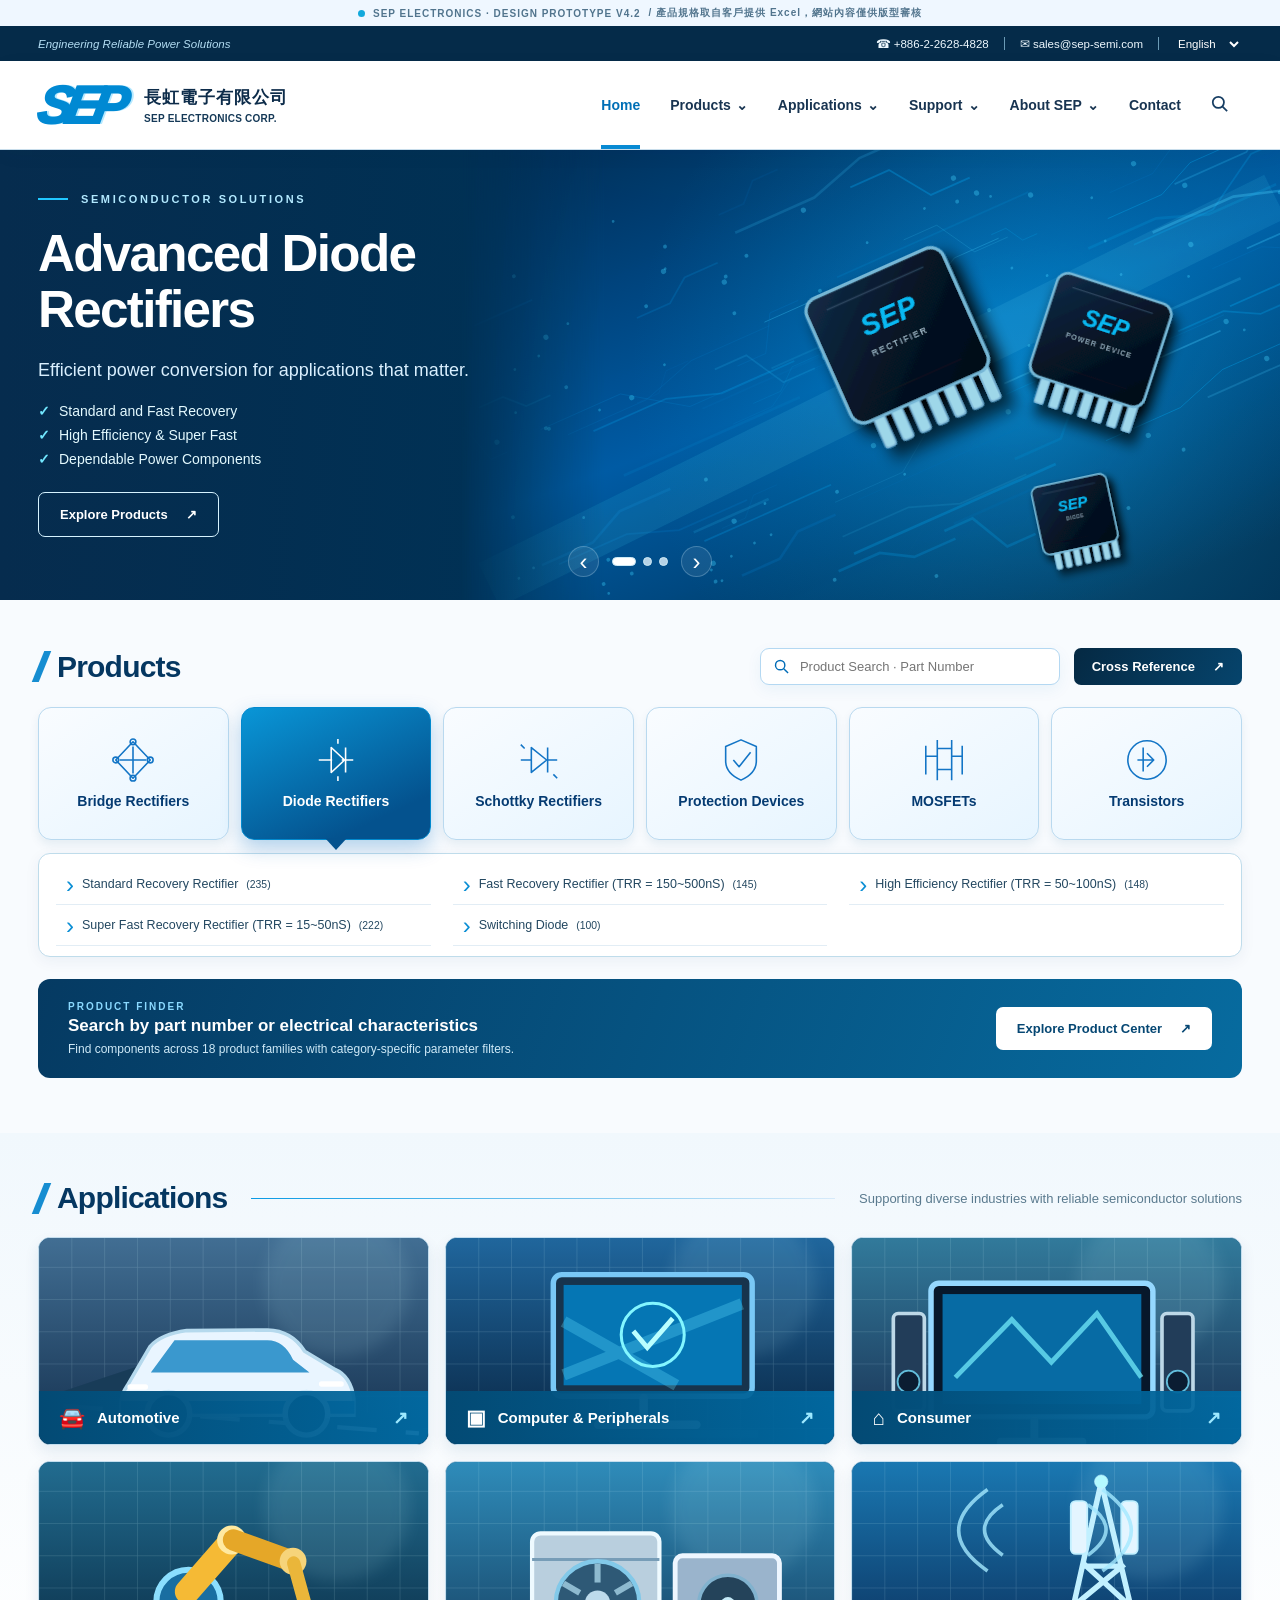
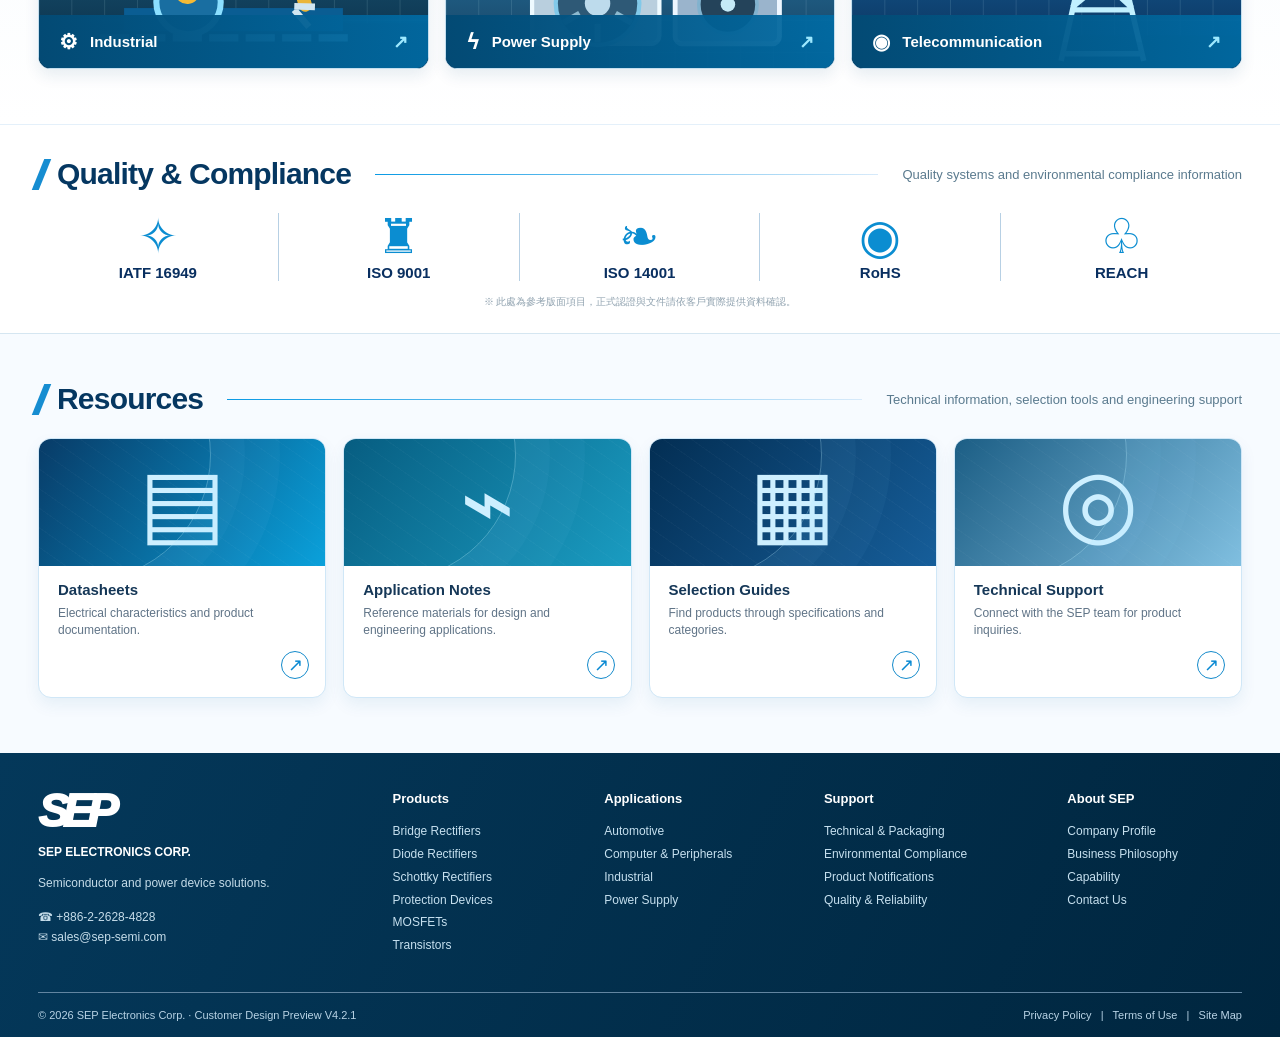
==== commit 589c4e6e: "feat: SEP V4.2 P1 three-column mega menus and About deep links" ====
--- a/index.html
+++ b/index.html
@@ -1,12 +1,12 @@
 <!doctype html>
-<html lang="en"><head><meta charset="utf-8"><meta name="viewport" content="width=device-width, initial-scale=1.0"><meta name="theme-color" content="#06416e"><meta name="robots" content="noindex,nofollow"><meta name="description" content="SEP Electronics corporate website and product catalog demonstration. Client review only."><title>SEP Electronics · Corporate Website Demo V4.1</title><link rel="stylesheet" href="assets/css/site.css"></head>
+<html lang="en"><head><meta charset="utf-8"><meta name="viewport" content="width=device-width, initial-scale=1.0"><meta name="theme-color" content="#06416e"><meta name="robots" content="noindex,nofollow"><meta name="description" content="SEP Electronics corporate website and product catalog demonstration. Client review only."><title>SEP Electronics · Corporate Website Demo V4.2</title><link rel="stylesheet" href="assets/css/site.css"></head>
 <body>
-<div class="demo-ribbon"><span class="demo-dot"></span> SEP ELECTRONICS · DESIGN PROTOTYPE V4.1 <span class="hide-phone">/ 產品規格取自客戶提供 Excel，網站內容僅供版型審核</span></div>
+<div class="demo-ribbon"><span class="demo-dot"></span> SEP ELECTRONICS · DESIGN PROTOTYPE V4.2 <span class="hide-phone">/ 產品規格取自客戶提供 Excel，網站內容僅供版型審核</span></div>
 <div class="topline"><div class="container top-inner"><span>Engineering Reliable Power Solutions</span><div class="top-right"><span>☎ +886-2-2628-4828</span><span class="top-sep"></span><span>✉ sales@sep-semi.com</span><span class="top-sep"></span><select id="langSwitch" aria-label="Language"><option value="en">English</option><option value="zh">繁體中文</option><option value="zhs">简体中文</option><option value="ja">日本語</option></select></div></div></div>
 <header class="main-header"><div class="container nav-inner"><a href="#home" class="brand" data-nav="home"><span class="brand-mark">SEP</span><span class="brand-lines"><strong>長虹電子有限公司</strong><small>SEP ELECTRONICS CORP.</small></span></a><button id="mobileMenuToggle" class="hamburger" aria-label="Toggle navigation" aria-expanded="false"><span></span><span></span><span></span></button><nav id="primaryNav" class="primary-nav" aria-label="Main navigation">
 <a href="#home" data-nav="home" class="nav-link active">Home</a>
-<div class="nav-product nav-mega-wrap" id="navProductWrap"><a href="#products" data-nav="products" class="nav-link">Products <span class="nav-chevron">⌄</span></a><button class="nav-expand" data-expand="megaMenu" aria-label="Toggle Products menu" aria-expanded="false">⌄</button><div id="megaMenu" class="mega-menu mega-hier" aria-label="Products categories"></div></div>
-<div class="nav-product nav-mega-wrap" id="navAppWrap"><a href="#applications" data-nav="applications" class="nav-link">Applications <span class="nav-chevron">⌄</span></a><button class="nav-expand" data-expand="appMegaMenu" aria-label="Toggle Applications menu" aria-expanded="false">⌄</button><div id="appMegaMenu" class="mega-menu mega-hier" aria-label="Application categories"></div></div>
+<div class="nav-product nav-mega-wrap" id="navProductWrap"><a href="#products" data-nav="products" class="nav-link">Products <span class="nav-chevron">⌄</span></a><button class="nav-expand" data-expand="megaMenu" aria-label="Toggle Products menu" aria-expanded="false">⌄</button><div id="megaMenu" class="mega-menu mega-hier p1-mega" aria-label="Products categories"></div></div>
+<div class="nav-product nav-mega-wrap" id="navAppWrap"><a href="#applications" data-nav="applications" class="nav-link">Applications <span class="nav-chevron">⌄</span></a><button class="nav-expand" data-expand="appMegaMenu" aria-label="Toggle Applications menu" aria-expanded="false">⌄</button><div id="appMegaMenu" class="mega-menu mega-hier p1-mega" aria-label="Application categories"></div></div>
 <div class="nav-simple-wrap"><a href="#support" data-nav="support" class="nav-link">Support <span class="nav-chevron">⌄</span></a><button class="nav-expand" data-expand="supportDropdown" aria-label="Toggle Support menu" aria-expanded="false">⌄</button><div id="supportDropdown" class="simple-menu" aria-label="Support links"></div></div>
 <div class="nav-simple-wrap"><a href="#about" data-nav="about" class="nav-link">About SEP <span class="nav-chevron">⌄</span></a><button class="nav-expand" data-expand="aboutDropdown" aria-label="Toggle About menu" aria-expanded="false">⌄</button><div id="aboutDropdown" class="simple-menu" aria-label="About links"></div></div>
 <a href="#contact" data-nav="contact" class="nav-link">Contact</a><button id="headerSearch" class="header-search" aria-label="Search products"><svg viewBox="0 0 24 24" width="21" height="21" fill="none" stroke="currentColor" stroke-width="2"><circle cx="10.7" cy="10.7" r="6.4"/><path d="m15.5 15.5 5.2 5.2"/></svg></button></nav></div></header>
@@ -30,10 +30,10 @@
 <section id="view-support" class="page-view" hidden><div class="page-banner"><div class="container"><div class="overline">TECHNICAL RESOURCES</div><h1>Support</h1><p>Quality systems, environmental documents and product technical information.</p></div></div><div class="container secondary-page"><div class="section-title"><span class="accent-slash"></span><h2>Technical Support Center</h2></div><section class="support-filter-panel"><div class="parametric-head"><div><span class="parametric-kicker">DOCUMENT LIBRARY</span><h3>Support Document Filter</h3></div><div class="parametric-actions"><button id="supportClear" class="control-btn" type="button">↺ Clear Filter</button><button id="supportToggle" class="control-btn control-primary" type="button" aria-controls="supportFilterBody" aria-expanded="true">Filter Toggle <span id="supportToggleIcon">−</span></button></div></div>
 <div id="supportFilterBody" class="support-filter-body"><label class="support-search"><strong>Keyword</strong><input type="search" id="supportKeyword" placeholder="Search documents / categories" aria-label="Search support documents"></label><div class="support-horizontal" id="supportFacetColumns" role="group" aria-label="Support categories"></div></div></section>
 <div class="support-results-top"><div><strong id="supportCount">0</strong> document categories <span class="support-note">PDF links enabled after official documents are supplied</span></div></div><div class="table-wrap"><table class="spec-table support-table"><thead><tr><th>Category</th><th>Document / Item</th><th>File</th><th>Action</th></tr></thead><tbody id="supportRows"></tbody></table></div><div class="source-info">Documents and certifications shown as navigation categories only. Official PDF files have not been provided. The table displays planned document categories only; there are no fabricated downloads.</div></div></section>
-<section id="view-about" class="page-view" hidden><div class="page-banner"><div class="container"><div class="overline">ABOUT SEP</div><h1>Driven by Quality. Built for Reliability.</h1><p>SEP Electronics · semiconductor and power component solutions.</p></div></div><div class="container secondary-page"><div class="about-panel"><div><div class="section-title"><span class="accent-slash"></span><h2>About SEP Electronics</h2></div><p>Corporate content is intentionally presented as a layout placeholder. The final company profile, milestones and quality statements will use SEP-approved copy.</p><button class="btn btn-primary" data-nav="contact">Contact SEP ↗</button></div><div class="about-mark">SEP<span>SEMICONDUCTOR SOLUTIONS</span></div></div><div class="about-links"><div>Company Profile</div><div>Business Philosophy</div><div>Capability</div><div>Careers</div><div>News</div><div>Privacy Policy</div></div></div></section>
+<section id="view-about" class="page-view" hidden><div class="page-banner"><div class="container"><div class="overline">ABOUT SEP</div><h1>Driven by Quality. Built for Reliability.</h1><p>SEP Electronics · semiconductor and power component solutions.</p></div></div><div class="container secondary-page"><div class="about-panel"><div><div class="section-title"><span class="accent-slash"></span><h2>About SEP Electronics</h2></div><p>Corporate content is intentionally presented as a layout placeholder. The final company profile, milestones and quality statements will use SEP-approved copy.</p><button class="btn btn-primary" data-nav="contact">Contact SEP ↗</button></div><div class="about-mark">SEP<span>SEMICONDUCTOR SOLUTIONS</span></div></div><nav id="aboutNav" class="about-links" aria-label="About SEP sections"></nav><article id="aboutContent" class="about-detail" aria-live="polite"></article></div></section>
 <section id="view-contact" class="page-view" hidden><div class="page-banner"><div class="container"><div class="overline">GET IN TOUCH</div><h1>Contact Us</h1><p>Product inquiries, technical specifications and application discussions.</p></div></div><div class="container secondary-page"><div class="contact-layout"><div><div class="section-title"><span class="accent-slash"></span><h2>Contact SEP</h2></div><p>We welcome inquiries from engineers, buyers, and distribution partners.</p><p><strong>Email</strong><br>sales@sep-semi.com</p><p><strong>Telephone</strong><br>+886-2-2628-4828</p></div><form id="contactForm" class="contact-form"><div class="input-pair"><label>Your Name<input required name="name" placeholder="Full name"></label><label>Email Address<input required name="email" type="email" placeholder="your@email.com"></label></div><label>Topic<select name="topic"><option>Product inquiry</option><option>Technical support</option><option>Other inquiry</option></select></label><label>Message<textarea name="message" rows="5" placeholder="Tell us about your project..." required></textarea></label><button type="submit" class="btn btn-primary">Preview Submit ↗</button><p class="source-info">Demo only: this form does not send emails or store personal data.</p></form></div></div></section>
 </main>
-<footer class="site-footer"><div class="container footer-main"><div class="footer-brand"><div class="footer-logo">SEP</div><strong>SEP ELECTRONICS CORP.</strong><p>Semiconductor and power device solutions.</p><p>☎ +886-2-2628-4828<br>✉ sales@sep-semi.com</p></div><div class="footer-col"><strong>Products</strong><a href="#products" data-go-products="Bridge Rectifiers">Bridge Rectifiers</a><a href="#products" data-go-products="Diode Rectifiers">Diode Rectifiers</a><a href="#products" data-go-products="Schottky Rectifiers">Schottky Rectifiers</a><a href="#products" data-go-products="Protection Devices">Protection Devices</a><a href="#products" data-go-products="MOSFETs">MOSFETs</a><a href="#products" data-go-products="Transistors">Transistors</a></div><div class="footer-col"><strong>Applications</strong><a href="#applications" data-nav="applications">Automotive</a><a href="#applications" data-nav="applications">Computer &amp; Peripherals</a><a href="#applications" data-nav="applications">Industrial</a><a href="#applications" data-nav="applications">Power Supply</a></div><div class="footer-col"><strong>Support</strong><a href="#support" data-nav="support">Technical &amp; Packaging</a><a href="#support" data-nav="support">Environmental Compliance</a><a href="#support" data-nav="support">Product Notifications</a><a href="#support" data-nav="support">Quality &amp; Reliability</a></div><div class="footer-col"><strong>About SEP</strong><a href="#about" data-nav="about">Company Profile</a><a href="#about" data-nav="about">Business Philosophy</a><a href="#about" data-nav="about">Capability</a><a href="#contact" data-nav="contact">Contact Us</a></div></div><div class="container footer-bottom"><span>© 2026 SEP Electronics Corp. · Customer Design Preview V4.1</span><span>Privacy Policy &nbsp; | &nbsp; Terms of Use &nbsp; | &nbsp; Site Map</span></div></footer>
+<footer class="site-footer"><div class="container footer-main"><div class="footer-brand"><div class="footer-logo">SEP</div><strong>SEP ELECTRONICS CORP.</strong><p>Semiconductor and power device solutions.</p><p>☎ +886-2-2628-4828<br>✉ sales@sep-semi.com</p></div><div class="footer-col"><strong>Products</strong><a href="#products" data-go-products="Bridge Rectifiers">Bridge Rectifiers</a><a href="#products" data-go-products="Diode Rectifiers">Diode Rectifiers</a><a href="#products" data-go-products="Schottky Rectifiers">Schottky Rectifiers</a><a href="#products" data-go-products="Protection Devices">Protection Devices</a><a href="#products" data-go-products="MOSFETs">MOSFETs</a><a href="#products" data-go-products="Transistors">Transistors</a></div><div class="footer-col"><strong>Applications</strong><a href="#applications" data-nav="applications">Automotive</a><a href="#applications" data-nav="applications">Computer &amp; Peripherals</a><a href="#applications" data-nav="applications">Industrial</a><a href="#applications" data-nav="applications">Power Supply</a></div><div class="footer-col"><strong>Support</strong><a href="#support" data-nav="support">Technical &amp; Packaging</a><a href="#support" data-nav="support">Environmental Compliance</a><a href="#support" data-nav="support">Product Notifications</a><a href="#support" data-nav="support">Quality &amp; Reliability</a></div><div class="footer-col"><strong>About SEP</strong><a href="#about/company-profile" data-about-section="company-profile">Company Profile</a><a href="#about/business-philosophy" data-about-section="business-philosophy">Business Philosophy</a><a href="#about/capability" data-about-section="capability">Capability</a><a href="#contact" data-nav="contact">Contact Us</a></div></div><div class="container footer-bottom"><span>© 2026 SEP Electronics Corp. · Customer Design Preview V4.2.1</span><span>Privacy Policy &nbsp; | &nbsp; Terms of Use &nbsp; | &nbsp; Site Map</span></div></footer>
 <div id="partModal" class="modal-shell" role="dialog" aria-modal="true" aria-label="Product specification detail" hidden><div class="modal-mask" data-close-modal></div><div class="modal-card"><div class="modal-head"><div><span class="overline">PRODUCT SPECIFICATIONS</span><h2 id="modalTitle"></h2><p id="modalDesc"></p></div><button id="modalClose" class="modal-close" aria-label="Close product detail">✕</button></div><div class="modal-body" id="modalSpec"></div><div class="modal-footer"><span>Source: client Excel · Not an official Datasheet PDF</span><button id="modalDownload" class="btn btn-primary">↓ Download data CSV</button></div></div></div><div id="toast" class="toast" role="status" aria-live="polite"></div>
 <script src="assets/data/nav.js"></script>
 <script src="assets/data/sheet-011.js"></script>
--- a/assets/css/site.css
+++ b/assets/css/site.css
@@ -112,3 +112,50 @@
  .filter-column{height:235px}.parametric-foot{flex-direction:column;align-items:flex-start}
  .support-note{margin-left:4px}
 }
+
+
+/* V4.2 P1: three-column client-reference mega menus and deep-linked About sections */
+.mega-hier.p1-mega{padding:18px max(calc((100vw - 1300px)/2),32px);min-height:345px;max-height:min(73vh,620px);overflow-y:auto;gap:0;align-items:stretch;background:#fff}
+.p1-mega .mega-pane{padding:8px 20px 14px;min-width:0}
+.p1-mega .mega-major{flex:0 0 28%;border-right:1px solid #d8e6ee}
+.p1-mega .mega-minor{flex:0 0 31%;border-right:1px solid #d8e6ee}
+.p1-mega .mega-overview{flex:1}
+.p1-mega .mega-section-title{font-size:19px;color:#073b65;margin:0 0 16px;font-weight:850;padding-bottom:11px;position:relative}
+.p1-mega .mega-section-title:after{content:"";position:absolute;left:0;bottom:0;width:38px;height:3px;background:#1595d6}
+.p1-mega .mega-choice-list{display:flex;flex-direction:column;gap:3px;max-height:370px;overflow-y:auto}
+.p1-mega .mega-rail-item{display:flex;gap:12px;align-items:center;width:100%;min-width:0;min-height:39px;padding:9px 10px;font-size:12.5px;border-radius:6px;background:transparent;box-shadow:none;color:#234962;text-align:left;outline:none}
+.p1-mega .mega-rail-item.selected,.p1-mega .mega-rail-item:hover,.p1-mega .mega-rail-item:focus-visible{background:#e7f2fa;box-shadow:none;color:#086291;outline:2px solid transparent}
+.p1-mega .mega-choice-icon{flex:0 0 27px;width:27px}
+.p1-mega .mega-choice-icon svg{width:24px;height:24px;fill:none;stroke:#0780b9;stroke-width:2.4}
+.p1-mega .mega-app-icon{font-size:20px;width:27px;flex:0 0 27px;text-align:center}
+.p1-mega .mega-choice-label{flex:1;min-width:0}
+.p1-mega .mega-arrow{margin-left:auto;color:#1c6890;font-size:18px}
+.p1-mega .mega-family-list{gap:2px}
+.p1-mega .mega-family{display:flex;gap:8px;align-items:center;justify-content:space-between;width:100%;text-align:left;padding:9px 11px;border:0;border-radius:6px;background:#fff;font-size:12.5px;line-height:1.42;color:#284c65;font-weight:650;box-shadow:none}
+.p1-mega .mega-family.selected,.p1-mega .mega-family:hover,.p1-mega .mega-family:focus-visible{background:#e8f3fa;color:#07699c}
+.p1-mega .mega-family span{color:#188bc7;flex-shrink:0}
+.p1-mega .mega-overview-layout{display:grid;grid-template-columns:minmax(150px,1fr) minmax(155px,1fr);gap:15px;align-items:start}
+.p1-mega .mega-overview-image{width:100%;aspect-ratio:1.25/1;object-fit:cover;background:#eaf5fb;border-radius:9px;border:1px solid #dcebf4}
+.p1-mega .mega-overview-copy{min-width:0;display:flex;flex-direction:column;gap:9px;align-items:flex-start}
+.p1-mega .mega-overview-copy>p{font-size:12px;line-height:1.7;color:#526e81;margin:0}
+.p1-mega .mega-overview-copy>small{font-size:10px;color:#879aab;line-height:1.5}
+.p1-mega .mega-overview-link,.p1-mega .mega-related-link{background:transparent;border:0;padding:2px 0;font-size:12px;font-weight:750;color:#086da6;text-align:left;display:flex;justify-content:space-between;gap:7px}
+.p1-mega .mega-overview-link:hover,.p1-mega .mega-related-link:hover{text-decoration:underline}
+.p1-mega .mega-outline-link{color:#46738b}
+.p1-mega .mega-active-focus{font-size:12.5px;color:#095e8a}
+.p1-mega .mega-related-list{display:flex;flex-direction:column;gap:5px;width:100%}
+.p1-mega .mega-related-link{font-size:11.5px;width:100%}
+.p1-mega .mega-overview-primary{border:1px solid #177cb5;color:#075c8f;background:#e8f4fc;border-radius:6px;padding:9px 11px;text-align:left;font-size:11.5px;font-weight:800}
+.p1-mega .mega-overview-primary:hover{background:#d3eefd}
+.about-links a{display:flex;align-items:center;justify-content:space-between;gap:8px;background:#fff;border:1px solid #d1e6f5;padding:18px 20px;font-size:13px;font-weight:750;color:#07527e;border-radius:8px}
+.about-links a:hover,.about-links a:focus-visible,.about-links a.active{background:#e8f4fc;border-color:#79b8d8}
+.about-detail{display:grid;grid-template-columns:1fr 1.35fr;gap:28px;margin:22px 0 0;padding:29px;background:#fff;border:1px solid #d5e6f0;border-radius:11px;box-shadow:0 10px 24px #1136530c}
+.about-detail h3{font-size:26px;color:#074b75;margin:12px 0}
+.about-detail p{font-size:14px;color:#527188;line-height:1.8}
+.about-detail .about-pending-note{padding:12px 14px;background:#edf7fc;border-left:3px solid #0b8bc5;border-radius:4px;font-size:12px}
+.about-detail-body .btn{display:inline-flex;margin-top:8px}
+.simple-menu a{display:block;padding:12px 14px;text-align:left;font-weight:650;font-size:12px;color:#174667;border-radius:6px}
+.simple-menu a:hover,.simple-menu a:focus-visible{background:#eaf5fc;color:#006caa}
+@media(max-width:1150px) and (min-width:851px){.mega-hier.p1-mega{padding:14px 20px}.p1-mega .mega-pane{padding:7px 12px}.p1-mega .mega-major{flex-basis:27%}.p1-mega .mega-overview-layout{grid-template-columns:1fr}.p1-mega .mega-overview-image{max-height:132px;aspect-ratio:2.1/1}}
+@media(max-width:850px){.mega-hier.p1-mega{padding:0;max-height:none;min-height:0;gap:0}.mega-hier.p1-mega.open{display:flex!important;flex-direction:column}.p1-mega .mega-pane{flex:1 1 auto;padding:15px;border-right:0;border-bottom:1px solid #e0e9f0}.p1-mega .mega-section-title{font-size:16px}.p1-mega .mega-choice-list{max-height:230px}.p1-mega .mega-overview-layout{grid-template-columns:160px 1fr}.about-detail{grid-template-columns:1fr;padding:19px}}
+@media(max-width:550px){.p1-mega .mega-overview-layout{grid-template-columns:1fr}.p1-mega .mega-overview-image{aspect-ratio:2/1;max-height:190px}.about-detail h3{font-size:21px}}
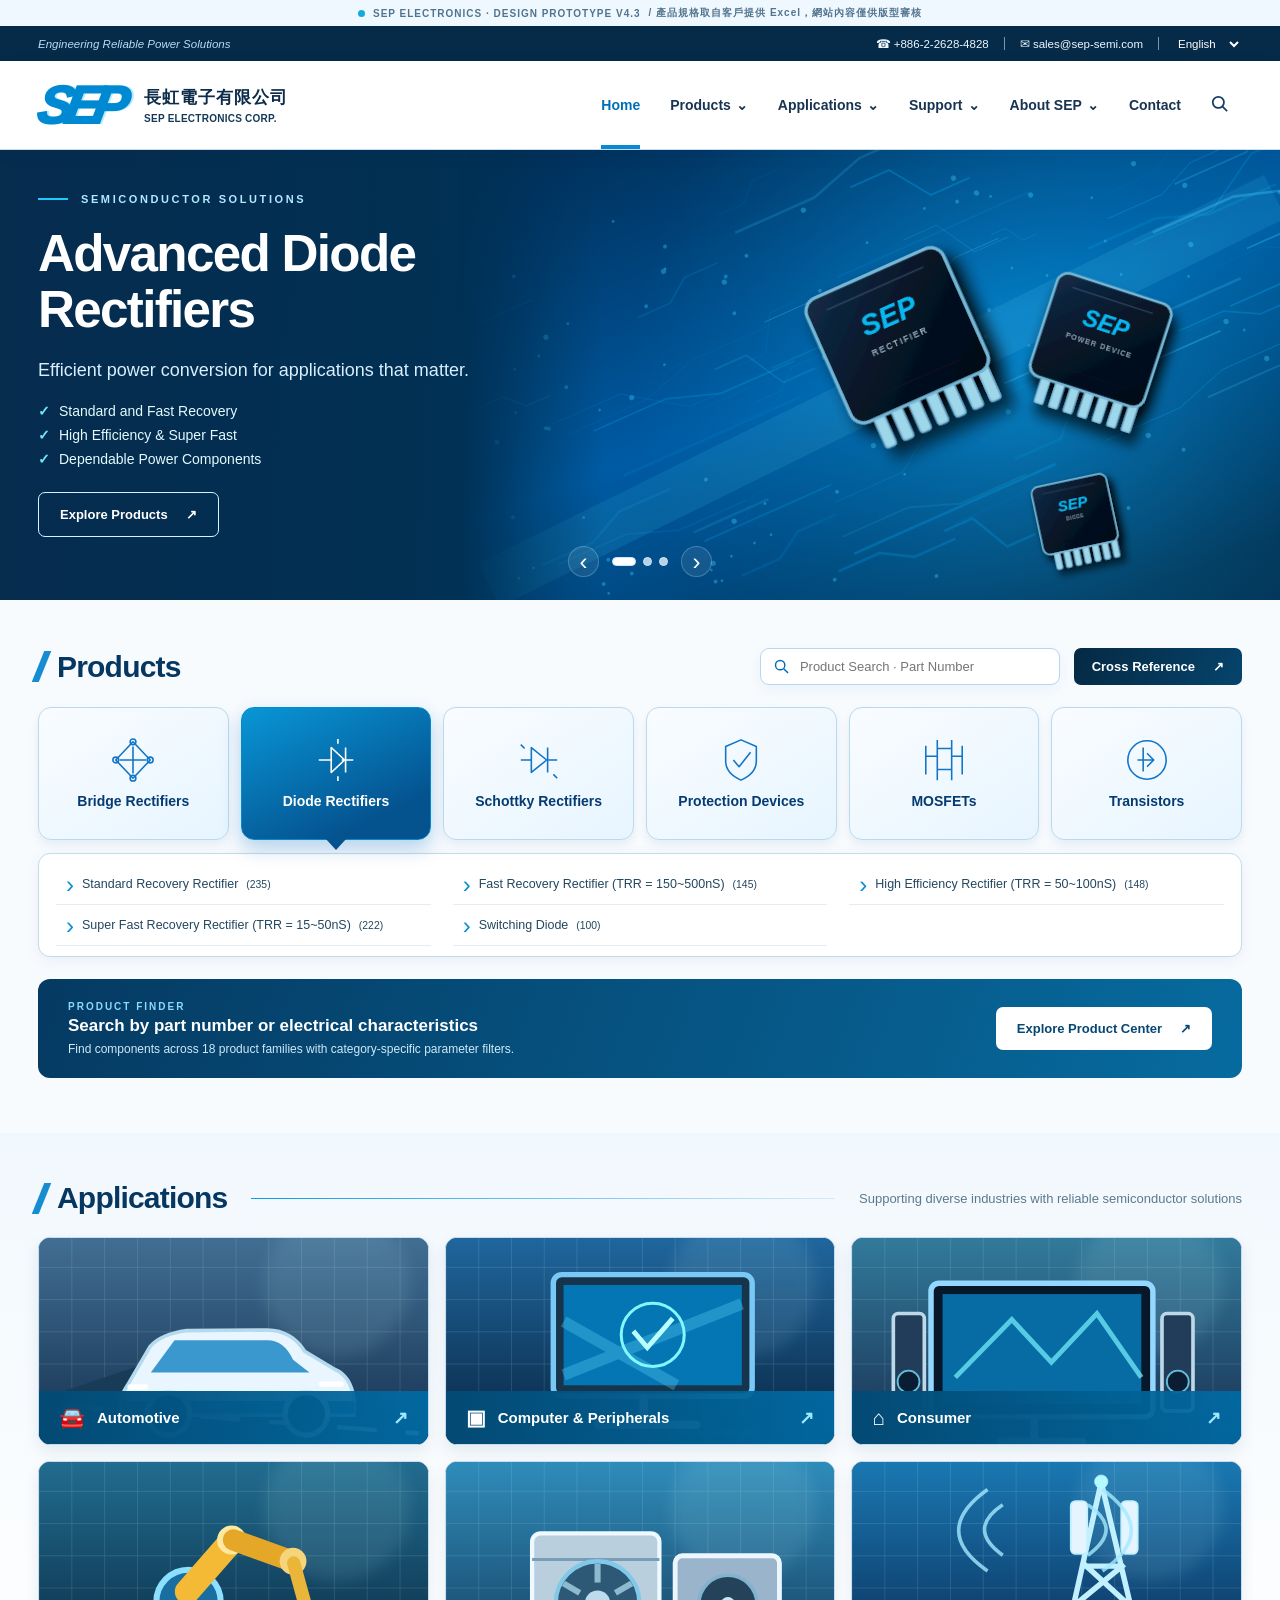
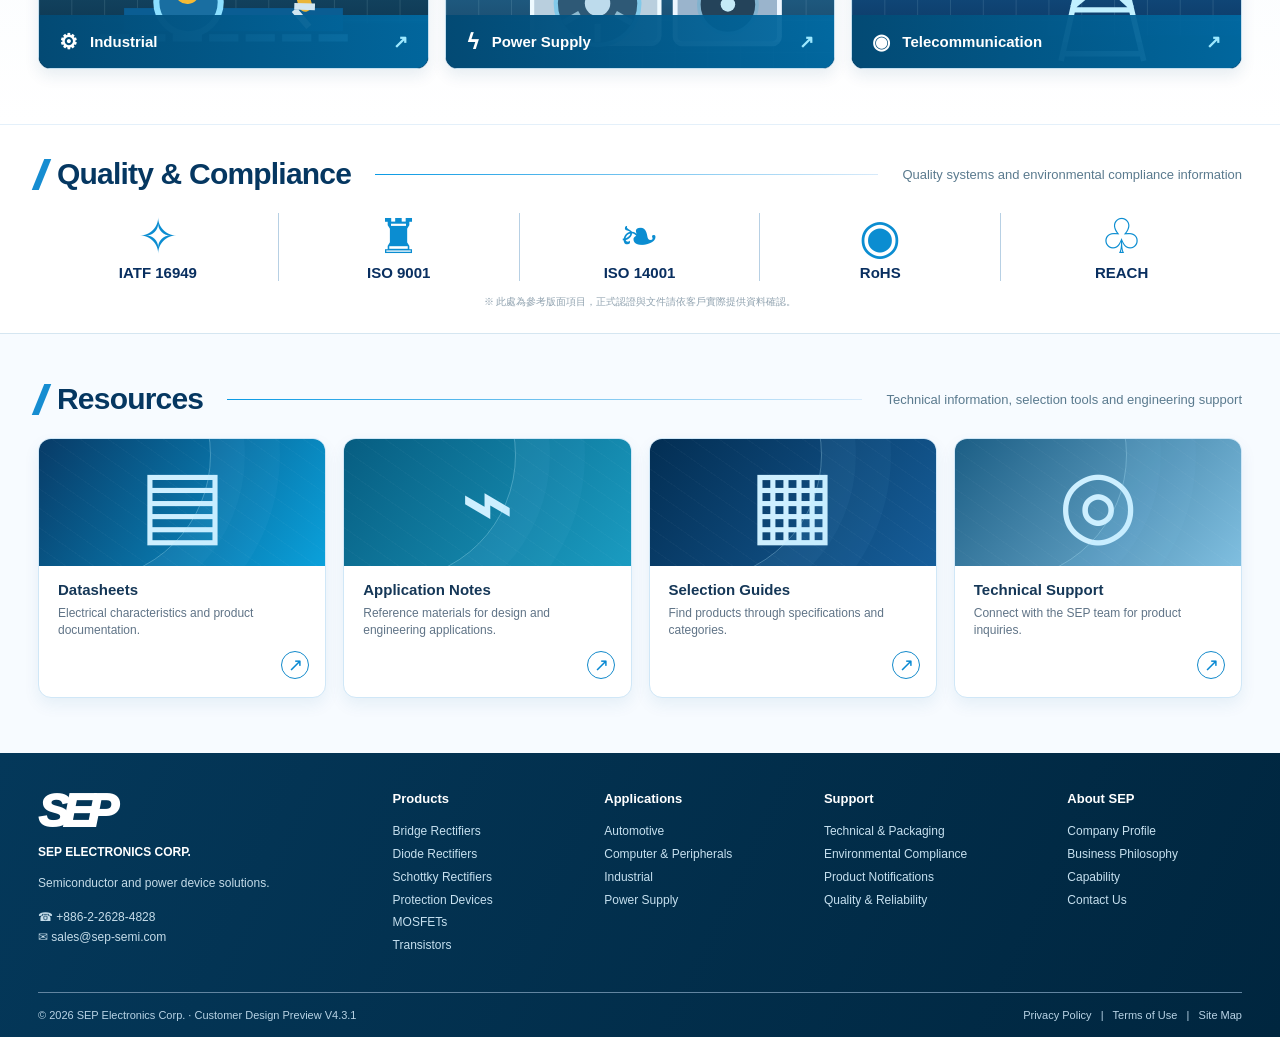
==== commit 2a3e9848: "feat(V4.3): clarify parametric filter workflow and scroll controls" ====
--- a/index.html
+++ b/index.html
@@ -1,7 +1,7 @@
 <!doctype html>
-<html lang="en"><head><meta charset="utf-8"><meta name="viewport" content="width=device-width, initial-scale=1.0"><meta name="theme-color" content="#06416e"><meta name="robots" content="noindex,nofollow"><meta name="description" content="SEP Electronics corporate website and product catalog demonstration. Client review only."><title>SEP Electronics · Corporate Website Demo V4.2</title><link rel="stylesheet" href="assets/css/site.css"></head>
+<html lang="en"><head><meta charset="utf-8"><meta name="viewport" content="width=device-width, initial-scale=1.0"><meta name="theme-color" content="#06416e"><meta name="robots" content="noindex,nofollow"><meta name="description" content="SEP Electronics corporate website and product catalog demonstration. Client review only."><title>SEP Electronics · Corporate Website Demo V4.3</title><link rel="stylesheet" href="assets/css/site.css"></head>
 <body>
-<div class="demo-ribbon"><span class="demo-dot"></span> SEP ELECTRONICS · DESIGN PROTOTYPE V4.2 <span class="hide-phone">/ 產品規格取自客戶提供 Excel，網站內容僅供版型審核</span></div>
+<div class="demo-ribbon"><span class="demo-dot"></span> SEP ELECTRONICS · DESIGN PROTOTYPE V4.3 <span class="hide-phone">/ 產品規格取自客戶提供 Excel，網站內容僅供版型審核</span></div>
 <div class="topline"><div class="container top-inner"><span>Engineering Reliable Power Solutions</span><div class="top-right"><span>☎ +886-2-2628-4828</span><span class="top-sep"></span><span>✉ sales@sep-semi.com</span><span class="top-sep"></span><select id="langSwitch" aria-label="Language"><option value="en">English</option><option value="zh">繁體中文</option><option value="zhs">简体中文</option><option value="ja">日本語</option></select></div></div></div>
 <header class="main-header"><div class="container nav-inner"><a href="#home" class="brand" data-nav="home"><span class="brand-mark">SEP</span><span class="brand-lines"><strong>長虹電子有限公司</strong><small>SEP ELECTRONICS CORP.</small></span></a><button id="mobileMenuToggle" class="hamburger" aria-label="Toggle navigation" aria-expanded="false"><span></span><span></span><span></span></button><nav id="primaryNav" class="primary-nav" aria-label="Main navigation">
 <a href="#home" data-nav="home" class="nav-link active">Home</a>
@@ -19,10 +19,11 @@
 <section class="block resources-section"><div class="container"><div class="section-top section-with-line"><div class="section-title"><span class="accent-slash"></span><h2>Resources</h2></div><p>Technical information, selection tools and engineering support</p></div><div class="resource-grid"><article class="resource-card"><div class="resource-graphic rg1">▤<span class="rg-lines"></span></div><div class="resource-body"><h3>Datasheets</h3><p>Electrical characteristics and product documentation.</p><button class="circle-arrow" data-toast="正式 Datasheet PDF 尚未提供；產品規格可於產品中心匯出 CSV。" aria-label="Datasheets">↗</button></div></article><article class="resource-card"><div class="resource-graphic rg2">⌁<span class="rg-lines"></span></div><div class="resource-body"><h3>Application Notes</h3><p>Reference materials for design and engineering applications.</p><button class="circle-arrow" data-toast="應用筆記尚待正式文件上傳。" aria-label="Application Notes">↗</button></div></article><article class="resource-card"><div class="resource-graphic rg3">▦<span class="rg-lines"></span></div><div class="resource-body"><h3>Selection Guides</h3><p>Find products through specifications and categories.</p><button class="circle-arrow" data-go-products="all" aria-label="Selection Guides">↗</button></div></article><article class="resource-card"><div class="resource-graphic rg4">◎<span class="rg-lines"></span></div><div class="resource-body"><h3>Technical Support</h3><p>Connect with the SEP team for product inquiries.</p><button class="circle-arrow" data-nav="contact" aria-label="Technical Support">↗</button></div></article></div></div></section>
 </section>
 <section id="view-products" class="page-view" hidden><div class="page-banner"><div class="container"><div class="overline">SEP ELECTRONICS · ENGINEERING</div><h1>Product Center</h1><p>Find the right component with precise, family-specific electrical parameters.</p></div></div><div class="container catalog-page"><div class="breadcrumb"><a href="#home" data-nav="home">Home</a><span>/</span><strong>Products</strong><span id="breadcrumbSub"></span></div><div class="catalog-header"><div><h2 id="catalogTitle">All Products</h2><p id="catalogDescription">Source: customer-provided product lists · 18 specifications templates</p></div><button id="exportResults" class="btn btn-blue-light">↓ Export filtered CSV</button></div><div id="groupPills" class="group-pills"></div><div class="catalog-searchbar"><label class="search-part"><strong>Part Number</strong><input id="catalogSearch" type="search" placeholder="Search part number · e.g. MB10S" aria-label="Search part number" autocomplete="off"></label><label class="search-family"><strong>Product Family</strong><select id="subcategorySelect" aria-label="Product family"></select></label></div>
+<div class="catalog-stepbar"><span><b>01</b> Product Category</span><span>›</span><span><b>02</b> Parametric Filters</span><span>›</span><span><b>03</b> Matching Results</span></div>
 <section id="parametricPanel" class="parametric-panel" aria-label="Parametric search">
-<div class="parametric-head"><div><span class="parametric-kicker">PRODUCT SELECTOR</span><h3>Parametric Search <span id="filterColumnCount" class="filter-counter"></span></h3></div><div class="parametric-actions"><button id="resetFilters" type="button" class="control-btn">↺ Clear Filter</button><button id="filterToggle" type="button" class="control-btn control-primary" aria-controls="filterScroll" aria-expanded="true">Filter Toggle <span id="filterToggleIcon">−</span></button></div></div>
+<div class="parametric-head"><div><span class="parametric-kicker">PRODUCT SELECTOR</span><h3>Parametric Search <span id="filterColumnCount" class="filter-counter"></span></h3><p class="filter-linked-caption">Linked filtering · unavailable options are disabled as you choose</p></div><div class="parametric-actions"><button id="resetFilters" type="button" class="control-btn">↺ Clear Filter</button><button id="filterToggle" type="button" class="control-btn control-primary" aria-controls="filterScroll" aria-expanded="true">Filter Toggle <span id="filterToggleIcon">−</span></button></div></div>
 <div id="filterScroll" class="filter-scroll" tabindex="0" role="region" aria-label="Horizontally scrollable product parameter filters"><div id="dynamicFilters" class="filter-columns"></div></div>
-<div class="parametric-foot"><span>↔ Scroll filters horizontally · Each column scrolls independently for many values</span><strong id="activeFiltersCount">No active filters</strong></div>
+<div class="parametric-foot"><span>↔ Scroll filter columns horizontally · independent table below</span><div class="filter-scroll-buttons"><button type="button" data-scroll-filters="-1" aria-label="Scroll filters left">‹</button><button type="button" data-scroll-filters="1" aria-label="Scroll filters right">›</button></div><strong id="activeFiltersCount">No active filters</strong></div>
 </section>
 <div id="selectedFilterChips" class="selected-filter-chips" aria-live="polite"></div>
 <div class="catalog-layout catalog-fullwidth"><div class="product-results"><div class="table-toolbar"><div>Part Number: <strong id="resultCount">0</strong> <span class="source-count-label">matching part numbers</span> <span id="dupTag" class="duplicate-note"></span></div><div class="table-actions"><label>Show <select id="pageSize"><option value="20">20</option><option value="40">40</option><option value="100">100</option></select></label><label>Sort <select id="sortSelect"><option value="part">Part Number A–Z</option><option value="partdesc">Part Number Z–A</option></select></label></div></div><div class="table-wrap"><table class="spec-table"><thead id="resultsHead"></thead><tbody id="resultsBody"></tbody></table></div><div class="pagination"><span id="pageInfo"></span><div><button id="pagePrev" aria-label="Previous page">←</button><span id="pageNumber">1</span><button id="pageNext" aria-label="Next page">→</button></div></div><div class="source-info">Demo built from 18 Excel files supplied on 2026-11-22. Part numbers and specifications originate from the source spreadsheets. Datasheet PDF files were not included; downloads are CSV data exports.</div></div></div></div></section>
@@ -33,7 +34,7 @@
 <section id="view-about" class="page-view" hidden><div class="page-banner"><div class="container"><div class="overline">ABOUT SEP</div><h1>Driven by Quality. Built for Reliability.</h1><p>SEP Electronics · semiconductor and power component solutions.</p></div></div><div class="container secondary-page"><div class="about-panel"><div><div class="section-title"><span class="accent-slash"></span><h2>About SEP Electronics</h2></div><p>Corporate content is intentionally presented as a layout placeholder. The final company profile, milestones and quality statements will use SEP-approved copy.</p><button class="btn btn-primary" data-nav="contact">Contact SEP ↗</button></div><div class="about-mark">SEP<span>SEMICONDUCTOR SOLUTIONS</span></div></div><nav id="aboutNav" class="about-links" aria-label="About SEP sections"></nav><article id="aboutContent" class="about-detail" aria-live="polite"></article></div></section>
 <section id="view-contact" class="page-view" hidden><div class="page-banner"><div class="container"><div class="overline">GET IN TOUCH</div><h1>Contact Us</h1><p>Product inquiries, technical specifications and application discussions.</p></div></div><div class="container secondary-page"><div class="contact-layout"><div><div class="section-title"><span class="accent-slash"></span><h2>Contact SEP</h2></div><p>We welcome inquiries from engineers, buyers, and distribution partners.</p><p><strong>Email</strong><br>sales@sep-semi.com</p><p><strong>Telephone</strong><br>+886-2-2628-4828</p></div><form id="contactForm" class="contact-form"><div class="input-pair"><label>Your Name<input required name="name" placeholder="Full name"></label><label>Email Address<input required name="email" type="email" placeholder="your@email.com"></label></div><label>Topic<select name="topic"><option>Product inquiry</option><option>Technical support</option><option>Other inquiry</option></select></label><label>Message<textarea name="message" rows="5" placeholder="Tell us about your project..." required></textarea></label><button type="submit" class="btn btn-primary">Preview Submit ↗</button><p class="source-info">Demo only: this form does not send emails or store personal data.</p></form></div></div></section>
 </main>
-<footer class="site-footer"><div class="container footer-main"><div class="footer-brand"><div class="footer-logo">SEP</div><strong>SEP ELECTRONICS CORP.</strong><p>Semiconductor and power device solutions.</p><p>☎ +886-2-2628-4828<br>✉ sales@sep-semi.com</p></div><div class="footer-col"><strong>Products</strong><a href="#products" data-go-products="Bridge Rectifiers">Bridge Rectifiers</a><a href="#products" data-go-products="Diode Rectifiers">Diode Rectifiers</a><a href="#products" data-go-products="Schottky Rectifiers">Schottky Rectifiers</a><a href="#products" data-go-products="Protection Devices">Protection Devices</a><a href="#products" data-go-products="MOSFETs">MOSFETs</a><a href="#products" data-go-products="Transistors">Transistors</a></div><div class="footer-col"><strong>Applications</strong><a href="#applications" data-nav="applications">Automotive</a><a href="#applications" data-nav="applications">Computer &amp; Peripherals</a><a href="#applications" data-nav="applications">Industrial</a><a href="#applications" data-nav="applications">Power Supply</a></div><div class="footer-col"><strong>Support</strong><a href="#support" data-nav="support">Technical &amp; Packaging</a><a href="#support" data-nav="support">Environmental Compliance</a><a href="#support" data-nav="support">Product Notifications</a><a href="#support" data-nav="support">Quality &amp; Reliability</a></div><div class="footer-col"><strong>About SEP</strong><a href="#about/company-profile" data-about-section="company-profile">Company Profile</a><a href="#about/business-philosophy" data-about-section="business-philosophy">Business Philosophy</a><a href="#about/capability" data-about-section="capability">Capability</a><a href="#contact" data-nav="contact">Contact Us</a></div></div><div class="container footer-bottom"><span>© 2026 SEP Electronics Corp. · Customer Design Preview V4.2.1</span><span>Privacy Policy &nbsp; | &nbsp; Terms of Use &nbsp; | &nbsp; Site Map</span></div></footer>
+<footer class="site-footer"><div class="container footer-main"><div class="footer-brand"><div class="footer-logo">SEP</div><strong>SEP ELECTRONICS CORP.</strong><p>Semiconductor and power device solutions.</p><p>☎ +886-2-2628-4828<br>✉ sales@sep-semi.com</p></div><div class="footer-col"><strong>Products</strong><a href="#products" data-go-products="Bridge Rectifiers">Bridge Rectifiers</a><a href="#products" data-go-products="Diode Rectifiers">Diode Rectifiers</a><a href="#products" data-go-products="Schottky Rectifiers">Schottky Rectifiers</a><a href="#products" data-go-products="Protection Devices">Protection Devices</a><a href="#products" data-go-products="MOSFETs">MOSFETs</a><a href="#products" data-go-products="Transistors">Transistors</a></div><div class="footer-col"><strong>Applications</strong><a href="#applications" data-nav="applications">Automotive</a><a href="#applications" data-nav="applications">Computer &amp; Peripherals</a><a href="#applications" data-nav="applications">Industrial</a><a href="#applications" data-nav="applications">Power Supply</a></div><div class="footer-col"><strong>Support</strong><a href="#support" data-nav="support">Technical &amp; Packaging</a><a href="#support" data-nav="support">Environmental Compliance</a><a href="#support" data-nav="support">Product Notifications</a><a href="#support" data-nav="support">Quality &amp; Reliability</a></div><div class="footer-col"><strong>About SEP</strong><a href="#about/company-profile" data-about-section="company-profile">Company Profile</a><a href="#about/business-philosophy" data-about-section="business-philosophy">Business Philosophy</a><a href="#about/capability" data-about-section="capability">Capability</a><a href="#contact" data-nav="contact">Contact Us</a></div></div><div class="container footer-bottom"><span>© 2026 SEP Electronics Corp. · Customer Design Preview V4.3.1</span><span>Privacy Policy &nbsp; | &nbsp; Terms of Use &nbsp; | &nbsp; Site Map</span></div></footer>
 <div id="partModal" class="modal-shell" role="dialog" aria-modal="true" aria-label="Product specification detail" hidden><div class="modal-mask" data-close-modal></div><div class="modal-card"><div class="modal-head"><div><span class="overline">PRODUCT SPECIFICATIONS</span><h2 id="modalTitle"></h2><p id="modalDesc"></p></div><button id="modalClose" class="modal-close" aria-label="Close product detail">✕</button></div><div class="modal-body" id="modalSpec"></div><div class="modal-footer"><span>Source: client Excel · Not an official Datasheet PDF</span><button id="modalDownload" class="btn btn-primary">↓ Download data CSV</button></div></div></div><div id="toast" class="toast" role="status" aria-live="polite"></div>
 <script src="assets/data/nav.js"></script>
 <script src="assets/data/sheet-011.js"></script>
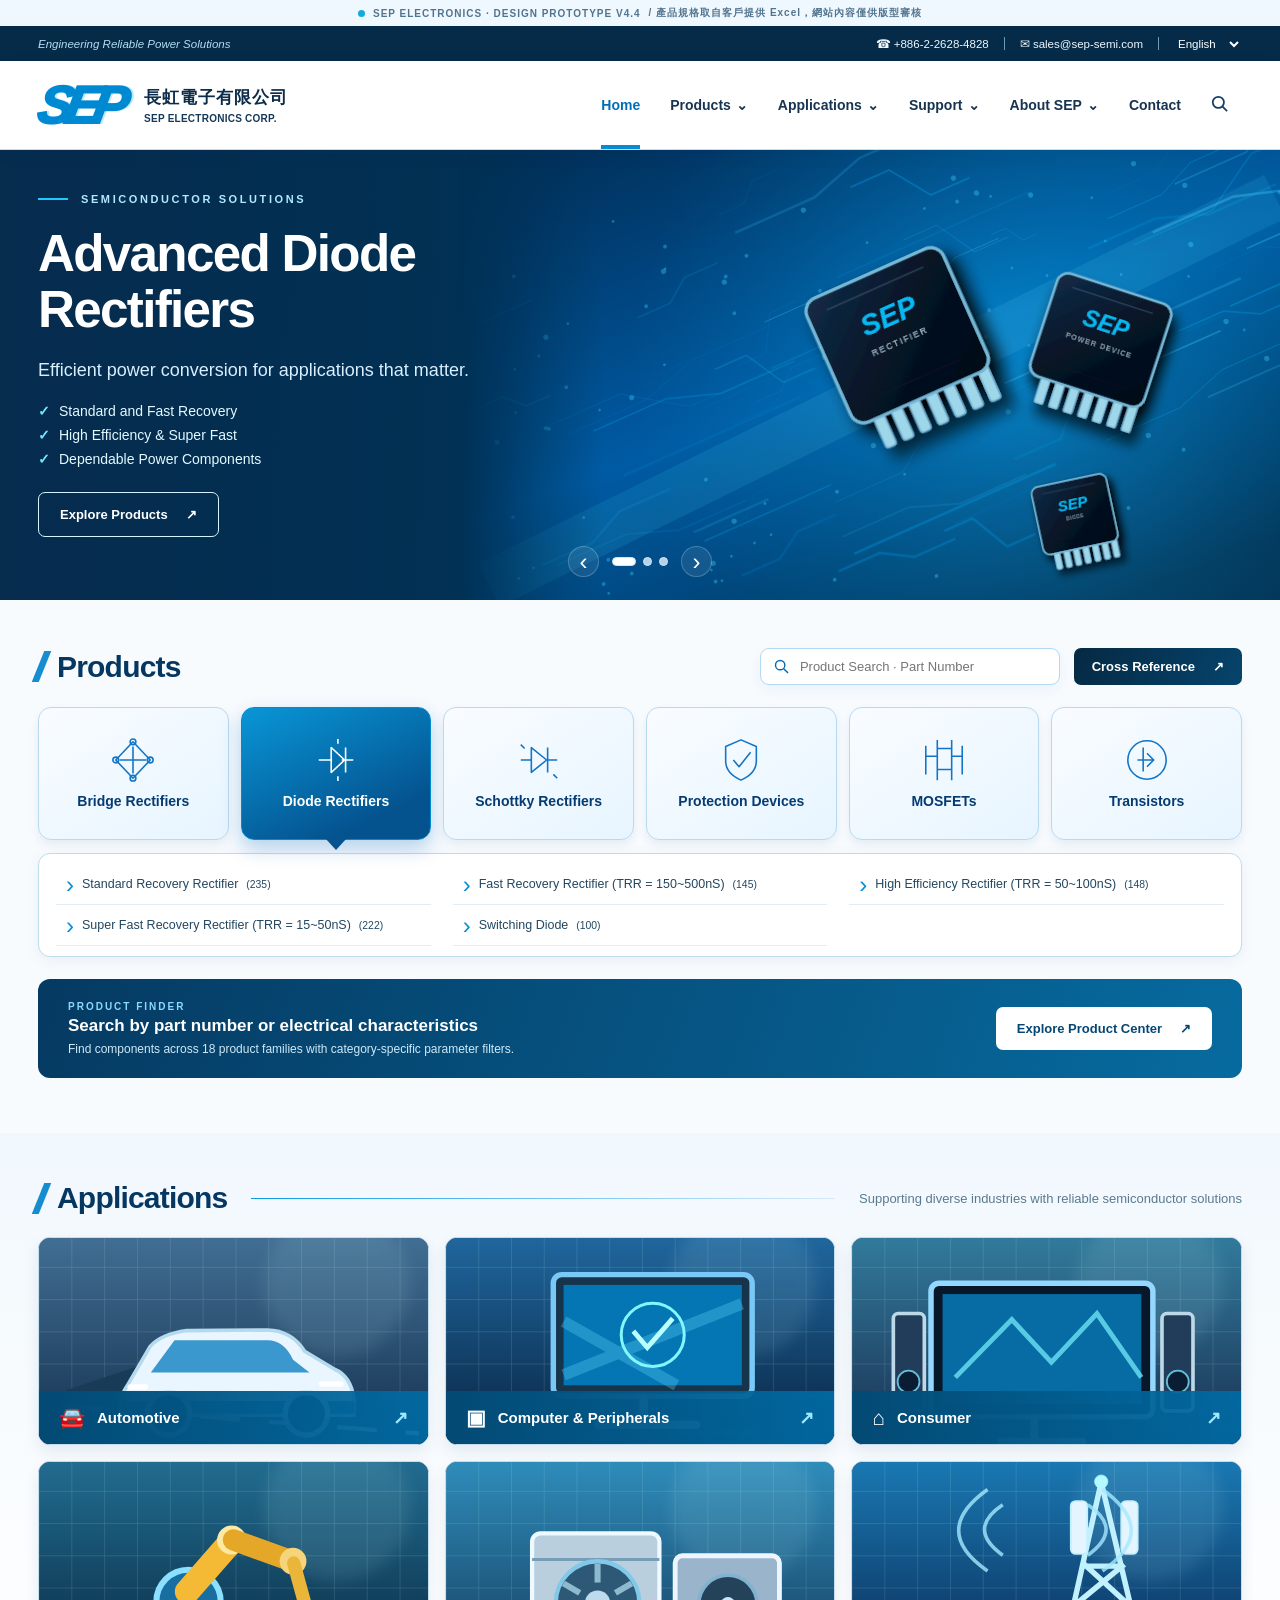
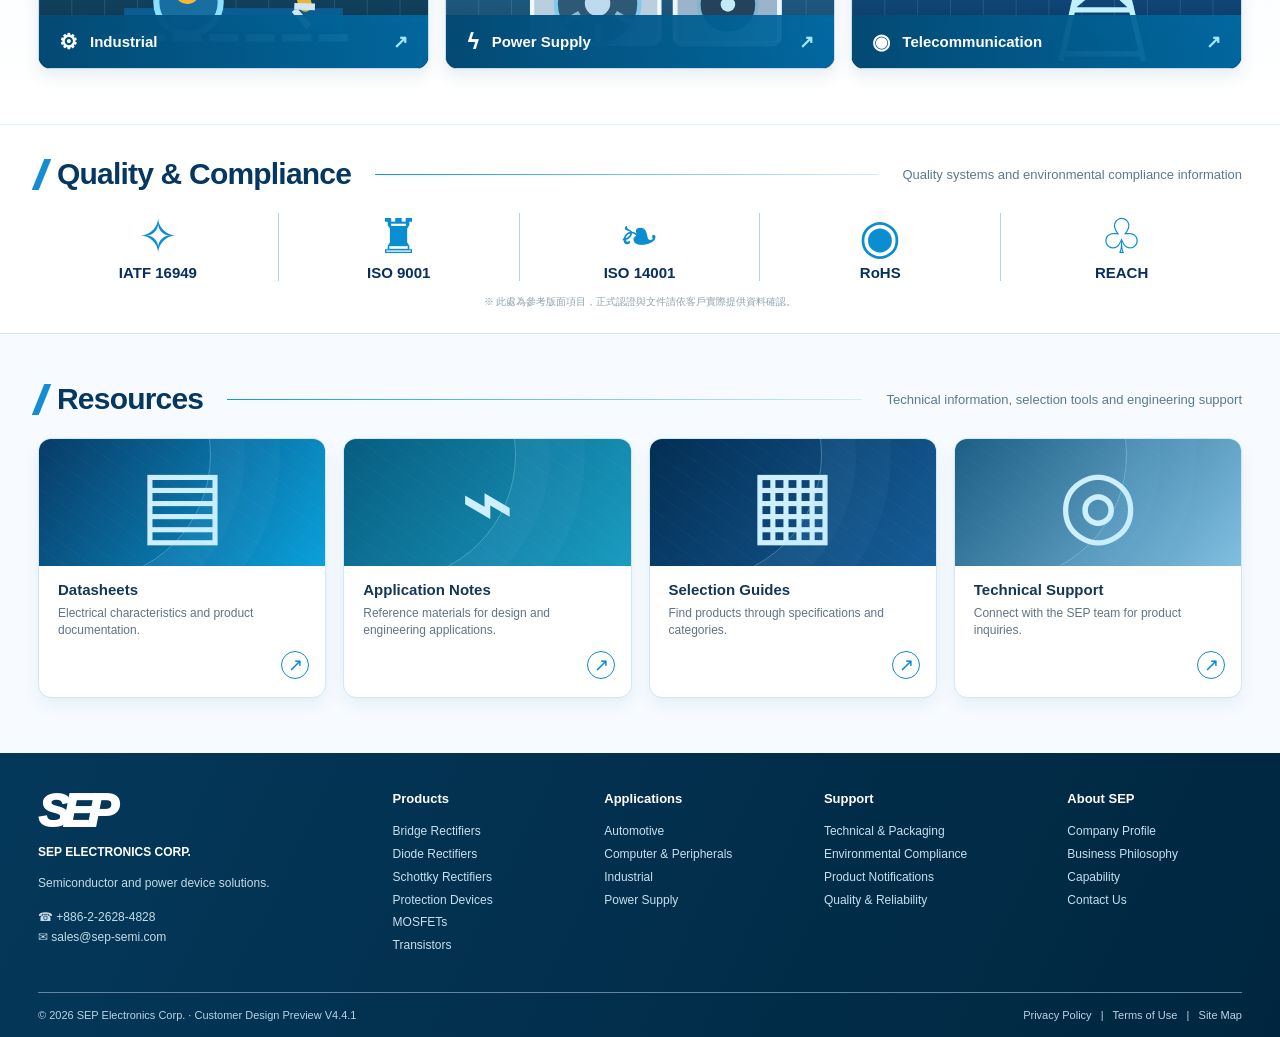
==== commit 17594488: "feat(V4.4): customer-reference catalog UI with hierarchy and compare dialogs" ====
--- a/index.html
+++ b/index.html
@@ -1,7 +1,7 @@
 <!doctype html>
-<html lang="en"><head><meta charset="utf-8"><meta name="viewport" content="width=device-width, initial-scale=1.0"><meta name="theme-color" content="#06416e"><meta name="robots" content="noindex,nofollow"><meta name="description" content="SEP Electronics corporate website and product catalog demonstration. Client review only."><title>SEP Electronics · Corporate Website Demo V4.3</title><link rel="stylesheet" href="assets/css/site.css"></head>
+<html lang="en"><head><meta charset="utf-8"><meta name="viewport" content="width=device-width, initial-scale=1.0"><meta name="theme-color" content="#06416e"><meta name="robots" content="noindex,nofollow"><meta name="description" content="SEP Electronics corporate website and product catalog demonstration. Client review only."><title>SEP Electronics · Corporate Website Demo V4.4</title><link rel="stylesheet" href="assets/css/site.css"></head>
 <body>
-<div class="demo-ribbon"><span class="demo-dot"></span> SEP ELECTRONICS · DESIGN PROTOTYPE V4.3 <span class="hide-phone">/ 產品規格取自客戶提供 Excel，網站內容僅供版型審核</span></div>
+<div class="demo-ribbon"><span class="demo-dot"></span> SEP ELECTRONICS · DESIGN PROTOTYPE V4.4 <span class="hide-phone">/ 產品規格取自客戶提供 Excel，網站內容僅供版型審核</span></div>
 <div class="topline"><div class="container top-inner"><span>Engineering Reliable Power Solutions</span><div class="top-right"><span>☎ +886-2-2628-4828</span><span class="top-sep"></span><span>✉ sales@sep-semi.com</span><span class="top-sep"></span><select id="langSwitch" aria-label="Language"><option value="en">English</option><option value="zh">繁體中文</option><option value="zhs">简体中文</option><option value="ja">日本語</option></select></div></div></div>
 <header class="main-header"><div class="container nav-inner"><a href="#home" class="brand" data-nav="home"><span class="brand-mark">SEP</span><span class="brand-lines"><strong>長虹電子有限公司</strong><small>SEP ELECTRONICS CORP.</small></span></a><button id="mobileMenuToggle" class="hamburger" aria-label="Toggle navigation" aria-expanded="false"><span></span><span></span><span></span></button><nav id="primaryNav" class="primary-nav" aria-label="Main navigation">
 <a href="#home" data-nav="home" class="nav-link active">Home</a>
@@ -18,15 +18,27 @@
 <section class="quality-section"><div class="container"><div class="section-top section-with-line"><div class="section-title"><span class="accent-slash"></span><h2>Quality &amp; Compliance</h2></div><p>Quality systems and environmental compliance information</p></div><div class="quality-grid"><div class="quality-item"><span class="quality-icon">✧</span><strong>IATF 16949</strong></div><div class="quality-item"><span class="quality-icon">♜</span><strong>ISO 9001</strong></div><div class="quality-item"><span class="quality-icon">❧</span><strong>ISO 14001</strong></div><div class="quality-item"><span class="quality-icon">◉</span><strong>RoHS</strong></div><div class="quality-item"><span class="quality-icon">♧</span><strong>REACH</strong></div></div><p class="quality-disclaimer">※ 此處為參考版面項目，正式認證與文件請依客戶實際提供資料確認。</p></div></section>
 <section class="block resources-section"><div class="container"><div class="section-top section-with-line"><div class="section-title"><span class="accent-slash"></span><h2>Resources</h2></div><p>Technical information, selection tools and engineering support</p></div><div class="resource-grid"><article class="resource-card"><div class="resource-graphic rg1">▤<span class="rg-lines"></span></div><div class="resource-body"><h3>Datasheets</h3><p>Electrical characteristics and product documentation.</p><button class="circle-arrow" data-toast="正式 Datasheet PDF 尚未提供；產品規格可於產品中心匯出 CSV。" aria-label="Datasheets">↗</button></div></article><article class="resource-card"><div class="resource-graphic rg2">⌁<span class="rg-lines"></span></div><div class="resource-body"><h3>Application Notes</h3><p>Reference materials for design and engineering applications.</p><button class="circle-arrow" data-toast="應用筆記尚待正式文件上傳。" aria-label="Application Notes">↗</button></div></article><article class="resource-card"><div class="resource-graphic rg3">▦<span class="rg-lines"></span></div><div class="resource-body"><h3>Selection Guides</h3><p>Find products through specifications and categories.</p><button class="circle-arrow" data-go-products="all" aria-label="Selection Guides">↗</button></div></article><article class="resource-card"><div class="resource-graphic rg4">◎<span class="rg-lines"></span></div><div class="resource-body"><h3>Technical Support</h3><p>Connect with the SEP team for product inquiries.</p><button class="circle-arrow" data-nav="contact" aria-label="Technical Support">↗</button></div></article></div></div></section>
 </section>
-<section id="view-products" class="page-view" hidden><div class="page-banner"><div class="container"><div class="overline">SEP ELECTRONICS · ENGINEERING</div><h1>Product Center</h1><p>Find the right component with precise, family-specific electrical parameters.</p></div></div><div class="container catalog-page"><div class="breadcrumb"><a href="#home" data-nav="home">Home</a><span>/</span><strong>Products</strong><span id="breadcrumbSub"></span></div><div class="catalog-header"><div><h2 id="catalogTitle">All Products</h2><p id="catalogDescription">Source: customer-provided product lists · 18 specifications templates</p></div><button id="exportResults" class="btn btn-blue-light">↓ Export filtered CSV</button></div><div id="groupPills" class="group-pills"></div><div class="catalog-searchbar"><label class="search-part"><strong>Part Number</strong><input id="catalogSearch" type="search" placeholder="Search part number · e.g. MB10S" aria-label="Search part number" autocomplete="off"></label><label class="search-family"><strong>Product Family</strong><select id="subcategorySelect" aria-label="Product family"></select></label></div>
-<div class="catalog-stepbar"><span><b>01</b> Product Category</span><span>›</span><span><b>02</b> Parametric Filters</span><span>›</span><span><b>03</b> Matching Results</span></div>
+<section id="view-products" class="page-view" hidden>
+<div class="container catalog-page catalog-reference">
+ <nav class="breadcrumb catalog-crumb" aria-label="Breadcrumb"><a href="#home" data-nav="home">Home</a><span>/</span><a href="#products" data-nav="products">Products</a><span id="breadcrumbSub"></span></nav>
+ <header class="catalog-header catalog-reference-header">
+  <div class="catalog-title-line"><h1 id="catalogTitle">All Products</h1><button type="button" id="openHierarchy" class="hierarchy-button" aria-haspopup="dialog" aria-controls="hierarchyDialog" aria-expanded="false">♧ <span>Product Hierarchy</span></button></div>
+  <div class="catalog-facts" aria-label="Selected product category metadata">
+   <span>▤ <strong>Source Rows:</strong> <b id="catalogSourceRows">0</b></span>
+   <span>⬡ <strong>Product Families:</strong> <b id="catalogFamilyCount">0</b></span>
+   <span>☷ <strong>Category Parameters:</strong> <b id="catalogParameters">Choose a category</b></span>
+  </div>
+  <p id="catalogDescription" class="catalog-data-hint">Source: customer-provided product lists · 18 specification templates</p>
+ </header>
+ <div id="groupPills" class="group-pills" aria-label="Quick product categories"></div><div class="catalog-searchbar"><label class="search-part"><strong>Part Number</strong><input id="catalogSearch" type="search" placeholder="Search part number · e.g. MB10S" aria-label="Search part number" autocomplete="off"></label><label class="search-family"><strong>Product Family</strong><select id="subcategorySelect" aria-label="Product family"></select></label></div>
+
 <section id="parametricPanel" class="parametric-panel" aria-label="Parametric search">
-<div class="parametric-head"><div><span class="parametric-kicker">PRODUCT SELECTOR</span><h3>Parametric Search <span id="filterColumnCount" class="filter-counter"></span></h3><p class="filter-linked-caption">Linked filtering · unavailable options are disabled as you choose</p></div><div class="parametric-actions"><button id="resetFilters" type="button" class="control-btn">↺ Clear Filter</button><button id="filterToggle" type="button" class="control-btn control-primary" aria-controls="filterScroll" aria-expanded="true">Filter Toggle <span id="filterToggleIcon">−</span></button></div></div>
+<div class="parametric-head"><div class="parametric-title-block"><h3>☷ &nbsp;Parametric Search <span id="filterColumnCount" class="filter-counter"></span></h3><p class="filter-linked-caption">Linked filters automatically disable combinations without products</p></div><div class="parametric-actions"><button id="resetFilters" type="button" class="control-btn">⟳ Clear Filter</button><button id="filterToggle" type="button" class="control-btn control-primary" aria-controls="filterScroll" aria-expanded="true"><span id="filterToggleText">Filter: ON</span> <span id="filterToggleIcon" aria-hidden="true">−</span></button></div></div>
 <div id="filterScroll" class="filter-scroll" tabindex="0" role="region" aria-label="Horizontally scrollable product parameter filters"><div id="dynamicFilters" class="filter-columns"></div></div>
 <div class="parametric-foot"><span>↔ Scroll filter columns horizontally · independent table below</span><div class="filter-scroll-buttons"><button type="button" data-scroll-filters="-1" aria-label="Scroll filters left">‹</button><button type="button" data-scroll-filters="1" aria-label="Scroll filters right">›</button></div><strong id="activeFiltersCount">No active filters</strong></div>
 </section>
-<div id="selectedFilterChips" class="selected-filter-chips" aria-live="polite"></div>
-<div class="catalog-layout catalog-fullwidth"><div class="product-results"><div class="table-toolbar"><div>Part Number: <strong id="resultCount">0</strong> <span class="source-count-label">matching part numbers</span> <span id="dupTag" class="duplicate-note"></span></div><div class="table-actions"><label>Show <select id="pageSize"><option value="20">20</option><option value="40">40</option><option value="100">100</option></select></label><label>Sort <select id="sortSelect"><option value="part">Part Number A–Z</option><option value="partdesc">Part Number Z–A</option></select></label></div></div><div class="table-wrap"><table class="spec-table"><thead id="resultsHead"></thead><tbody id="resultsBody"></tbody></table></div><div class="pagination"><span id="pageInfo"></span><div><button id="pagePrev" aria-label="Previous page">←</button><span id="pageNumber">1</span><button id="pageNext" aria-label="Next page">→</button></div></div><div class="source-info">Demo built from 18 Excel files supplied on 2026-11-22. Part numbers and specifications originate from the source spreadsheets. Datasheet PDF files were not included; downloads are CSV data exports.</div></div></div></div></section>
+<div class="selected-filters-wrapper"><strong class="selected-filter-label">Selected Filters:</strong><div id="selectedFilterChips" class="selected-filter-chips" aria-live="polite"></div></div><p id="filterFeedback" class="filter-feedback" role="status" aria-live="polite" hidden></p>
+<div class="catalog-layout catalog-fullwidth"><div class="product-results"><div class="table-toolbar catalog-results-toolbar"><div><strong id="resultCount">0</strong> <span class="source-count-label">matching part numbers</span> <span id="resultSourceCount" class="result-source-count"></span><span id="dupTag" class="duplicate-note"></span></div><div class="table-actions"><button id="shareResults" type="button" class="result-tool">♧ Share</button><button id="exportResults" type="button" class="result-tool">↓ Export CSV</button><button id="compareResults" type="button" class="result-tool">▢ Compare <span id="compareCount"></span></button><label class="table-preference">Show <select id="pageSize"><option value="20">20</option><option value="40">40</option><option value="100">100</option></select></label><label class="table-preference">Sort <select id="sortSelect"><option value="part">Part Number A–Z</option><option value="partdesc">Part Number Z–A</option></select></label></div></div><div class="table-wrap"><table class="spec-table"><thead id="resultsHead"></thead><tbody id="resultsBody"></tbody></table></div><div class="pagination"><span id="pageInfo"></span><div><button id="pagePrev" aria-label="Previous page">←</button><span id="pageNumber">1</span><button id="pageNext" aria-label="Next page">→</button></div></div><div class="source-info">Official Datasheets and stock systems are not connected in this design prototype. CSV export contains source specifications. Demo built from 18 Excel files supplied on 2026-11-22. Part numbers and specifications originate from the source spreadsheets. Datasheet PDF files were not included; downloads are CSV data exports.</div></div></div></div></section>
 <section id="view-applications" class="page-view" hidden><div class="page-banner"><div class="container"><div class="overline">APPLICATION SOLUTIONS</div><h1>Applications</h1><p>Engineering-ready semiconductor components for a connected world.</p></div></div><div class="container secondary-page"><div class="section-title"><span class="accent-slash"></span><h2>Industry Applications</h2></div><p class="secondary-intro">Select an industry to discover suggested product families. The relationship is for interface demonstration and requires technical review.</p><div id="applicationsPageGrid" class="application-grid"></div><div id="applicationDetail" class="application-detail" hidden></div></div></section>
 <section id="view-support" class="page-view" hidden><div class="page-banner"><div class="container"><div class="overline">TECHNICAL RESOURCES</div><h1>Support</h1><p>Quality systems, environmental documents and product technical information.</p></div></div><div class="container secondary-page"><div class="section-title"><span class="accent-slash"></span><h2>Technical Support Center</h2></div><section class="support-filter-panel"><div class="parametric-head"><div><span class="parametric-kicker">DOCUMENT LIBRARY</span><h3>Support Document Filter</h3></div><div class="parametric-actions"><button id="supportClear" class="control-btn" type="button">↺ Clear Filter</button><button id="supportToggle" class="control-btn control-primary" type="button" aria-controls="supportFilterBody" aria-expanded="true">Filter Toggle <span id="supportToggleIcon">−</span></button></div></div>
 <div id="supportFilterBody" class="support-filter-body"><label class="support-search"><strong>Keyword</strong><input type="search" id="supportKeyword" placeholder="Search documents / categories" aria-label="Search support documents"></label><div class="support-horizontal" id="supportFacetColumns" role="group" aria-label="Support categories"></div></div></section>
@@ -34,7 +46,23 @@
 <section id="view-about" class="page-view" hidden><div class="page-banner"><div class="container"><div class="overline">ABOUT SEP</div><h1>Driven by Quality. Built for Reliability.</h1><p>SEP Electronics · semiconductor and power component solutions.</p></div></div><div class="container secondary-page"><div class="about-panel"><div><div class="section-title"><span class="accent-slash"></span><h2>About SEP Electronics</h2></div><p>Corporate content is intentionally presented as a layout placeholder. The final company profile, milestones and quality statements will use SEP-approved copy.</p><button class="btn btn-primary" data-nav="contact">Contact SEP ↗</button></div><div class="about-mark">SEP<span>SEMICONDUCTOR SOLUTIONS</span></div></div><nav id="aboutNav" class="about-links" aria-label="About SEP sections"></nav><article id="aboutContent" class="about-detail" aria-live="polite"></article></div></section>
 <section id="view-contact" class="page-view" hidden><div class="page-banner"><div class="container"><div class="overline">GET IN TOUCH</div><h1>Contact Us</h1><p>Product inquiries, technical specifications and application discussions.</p></div></div><div class="container secondary-page"><div class="contact-layout"><div><div class="section-title"><span class="accent-slash"></span><h2>Contact SEP</h2></div><p>We welcome inquiries from engineers, buyers, and distribution partners.</p><p><strong>Email</strong><br>sales@sep-semi.com</p><p><strong>Telephone</strong><br>+886-2-2628-4828</p></div><form id="contactForm" class="contact-form"><div class="input-pair"><label>Your Name<input required name="name" placeholder="Full name"></label><label>Email Address<input required name="email" type="email" placeholder="your@email.com"></label></div><label>Topic<select name="topic"><option>Product inquiry</option><option>Technical support</option><option>Other inquiry</option></select></label><label>Message<textarea name="message" rows="5" placeholder="Tell us about your project..." required></textarea></label><button type="submit" class="btn btn-primary">Preview Submit ↗</button><p class="source-info">Demo only: this form does not send emails or store personal data.</p></form></div></div></section>
 </main>
-<footer class="site-footer"><div class="container footer-main"><div class="footer-brand"><div class="footer-logo">SEP</div><strong>SEP ELECTRONICS CORP.</strong><p>Semiconductor and power device solutions.</p><p>☎ +886-2-2628-4828<br>✉ sales@sep-semi.com</p></div><div class="footer-col"><strong>Products</strong><a href="#products" data-go-products="Bridge Rectifiers">Bridge Rectifiers</a><a href="#products" data-go-products="Diode Rectifiers">Diode Rectifiers</a><a href="#products" data-go-products="Schottky Rectifiers">Schottky Rectifiers</a><a href="#products" data-go-products="Protection Devices">Protection Devices</a><a href="#products" data-go-products="MOSFETs">MOSFETs</a><a href="#products" data-go-products="Transistors">Transistors</a></div><div class="footer-col"><strong>Applications</strong><a href="#applications" data-nav="applications">Automotive</a><a href="#applications" data-nav="applications">Computer &amp; Peripherals</a><a href="#applications" data-nav="applications">Industrial</a><a href="#applications" data-nav="applications">Power Supply</a></div><div class="footer-col"><strong>Support</strong><a href="#support" data-nav="support">Technical &amp; Packaging</a><a href="#support" data-nav="support">Environmental Compliance</a><a href="#support" data-nav="support">Product Notifications</a><a href="#support" data-nav="support">Quality &amp; Reliability</a></div><div class="footer-col"><strong>About SEP</strong><a href="#about/company-profile" data-about-section="company-profile">Company Profile</a><a href="#about/business-philosophy" data-about-section="business-philosophy">Business Philosophy</a><a href="#about/capability" data-about-section="capability">Capability</a><a href="#contact" data-nav="contact">Contact Us</a></div></div><div class="container footer-bottom"><span>© 2026 SEP Electronics Corp. · Customer Design Preview V4.3.1</span><span>Privacy Policy &nbsp; | &nbsp; Terms of Use &nbsp; | &nbsp; Site Map</span></div></footer>
+<footer class="site-footer"><div class="container footer-main"><div class="footer-brand"><div class="footer-logo">SEP</div><strong>SEP ELECTRONICS CORP.</strong><p>Semiconductor and power device solutions.</p><p>☎ +886-2-2628-4828<br>✉ sales@sep-semi.com</p></div><div class="footer-col"><strong>Products</strong><a href="#products" data-go-products="Bridge Rectifiers">Bridge Rectifiers</a><a href="#products" data-go-products="Diode Rectifiers">Diode Rectifiers</a><a href="#products" data-go-products="Schottky Rectifiers">Schottky Rectifiers</a><a href="#products" data-go-products="Protection Devices">Protection Devices</a><a href="#products" data-go-products="MOSFETs">MOSFETs</a><a href="#products" data-go-products="Transistors">Transistors</a></div><div class="footer-col"><strong>Applications</strong><a href="#applications" data-nav="applications">Automotive</a><a href="#applications" data-nav="applications">Computer &amp; Peripherals</a><a href="#applications" data-nav="applications">Industrial</a><a href="#applications" data-nav="applications">Power Supply</a></div><div class="footer-col"><strong>Support</strong><a href="#support" data-nav="support">Technical &amp; Packaging</a><a href="#support" data-nav="support">Environmental Compliance</a><a href="#support" data-nav="support">Product Notifications</a><a href="#support" data-nav="support">Quality &amp; Reliability</a></div><div class="footer-col"><strong>About SEP</strong><a href="#about/company-profile" data-about-section="company-profile">Company Profile</a><a href="#about/business-philosophy" data-about-section="business-philosophy">Business Philosophy</a><a href="#about/capability" data-about-section="capability">Capability</a><a href="#contact" data-nav="contact">Contact Us</a></div></div><div class="container footer-bottom"><span>© 2026 SEP Electronics Corp. · Customer Design Preview V4.4.1</span><span>Privacy Policy &nbsp; | &nbsp; Terms of Use &nbsp; | &nbsp; Site Map</span></div></footer>
+<div id="hierarchyDialog" class="hierarchy-dialog" role="dialog" aria-modal="true" aria-labelledby="hierarchyTitle" hidden>
+ <div class="dialog-overlay" data-close-hierarchy></div>
+ <div class="hierarchy-dialog-card" tabindex="-1">
+  <header class="hierarchy-dialog-header"><div><span aria-hidden="true" class="hierarchy-logo">▱</span><h2 id="hierarchyTitle">Product Hierarchy</h2></div><button id="closeHierarchy" class="dialog-close" type="button" aria-label="Close Product Hierarchy">×</button></header>
+  <div class="hierarchy-dialog-content" id="hierarchyCards"></div>
+  <p class="hierarchy-dialog-foot">Choose a product category to update the parametric filter and product results.</p>
+ </div>
+</div>
+<div id="compareDialog" class="hierarchy-dialog compare-dialog" role="dialog" aria-modal="true" aria-labelledby="compareTitle" hidden>
+ <div class="dialog-overlay" data-close-compare></div>
+ <div class="hierarchy-dialog-card compare-card" tabindex="-1">
+  <header class="hierarchy-dialog-header"><div><span class="hierarchy-logo">▦</span><h2 id="compareTitle">Compare Selected Products</h2></div><button id="closeCompare" class="dialog-close" type="button" aria-label="Close product comparison">×</button></header>
+  <div id="compareContent" class="compare-content"></div>
+  <p class="hierarchy-dialog-foot">Up to 4 products · Comparison uses Excel source data, not technical certification.</p>
+ </div>
+</div>
 <div id="partModal" class="modal-shell" role="dialog" aria-modal="true" aria-label="Product specification detail" hidden><div class="modal-mask" data-close-modal></div><div class="modal-card"><div class="modal-head"><div><span class="overline">PRODUCT SPECIFICATIONS</span><h2 id="modalTitle"></h2><p id="modalDesc"></p></div><button id="modalClose" class="modal-close" aria-label="Close product detail">✕</button></div><div class="modal-body" id="modalSpec"></div><div class="modal-footer"><span>Source: client Excel · Not an official Datasheet PDF</span><button id="modalDownload" class="btn btn-primary">↓ Download data CSV</button></div></div></div><div id="toast" class="toast" role="status" aria-live="polite"></div>
 <script src="assets/data/nav.js"></script>
 <script src="assets/data/sheet-011.js"></script>
--- a/assets/css/site.css
+++ b/assets/css/site.css
@@ -159,3 +159,28 @@
 @media(max-width:1150px) and (min-width:851px){.mega-hier.p1-mega{padding:14px 20px}.p1-mega .mega-pane{padding:7px 12px}.p1-mega .mega-major{flex-basis:27%}.p1-mega .mega-overview-layout{grid-template-columns:1fr}.p1-mega .mega-overview-image{max-height:132px;aspect-ratio:2.1/1}}
 @media(max-width:850px){.mega-hier.p1-mega{padding:0;max-height:none;min-height:0;gap:0}.mega-hier.p1-mega.open{display:flex!important;flex-direction:column}.p1-mega .mega-pane{flex:1 1 auto;padding:15px;border-right:0;border-bottom:1px solid #e0e9f0}.p1-mega .mega-section-title{font-size:16px}.p1-mega .mega-choice-list{max-height:230px}.p1-mega .mega-overview-layout{grid-template-columns:160px 1fr}.about-detail{grid-template-columns:1fr;padding:19px}}
 @media(max-width:550px){.p1-mega .mega-overview-layout{grid-template-columns:1fr}.p1-mega .mega-overview-image{aspect-ratio:2/1;max-height:190px}.about-detail h3{font-size:21px}}
+
+/* SEP V4.3: menu selection dismissal, linked filters and independent part links */
+body.nav-dismissed .nav-product:hover .mega-hier,
+body.nav-dismissed .nav-product:focus-within .mega-hier,
+body.nav-dismissed .nav-simple-wrap:hover .simple-menu,
+body.nav-dismissed .nav-simple-wrap:focus-within .simple-menu,
+body.nav-dismissed .mega-hier.open,
+body.nav-dismissed .simple-menu.open{display:none!important}
+.catalog-stepbar{display:flex;gap:12px;align-items:center;flex-wrap:wrap;background:#eaf6fc;color:#285777;border:1px solid #c5e4f5;padding:10px 16px;margin:8px 0 14px;border-radius:9px;font-size:12px;font-weight:700}
+.catalog-stepbar b{display:inline-flex;background:#0a79b5;color:white;width:22px;height:22px;border-radius:50%;align-items:center;justify-content:center;font-size:10px;margin-right:5px}
+.catalog-stepbar>span:nth-of-type(even){color:#72a8c9;font-size:20px}
+.filter-linked-caption{font-size:11px;color:#688a9e;line-height:1.5;margin:5px 0 0}
+.filter-scroll-buttons{display:inline-flex;align-items:center;gap:5px;margin-left:auto;vertical-align:middle}
+.filter-scroll-buttons button{background:#eef7fd;border:1px solid #bedbec;border-radius:6px;min-width:29px;height:27px;color:#075f94;font-size:19px;cursor:pointer}
+.filter-scroll-buttons button:hover{background:#d7eefa}
+.filter-choice{justify-content:space-between;transition:opacity .15s ease}
+.filter-choice>span{flex:1;min-width:0}
+.filter-choice .facet-availability{flex-shrink:0;font-size:10px;color:#668fa6;border-radius:9px;background:#edf6fa;padding:2px 5px}
+.filter-choice.is-unavailable{opacity:.4;cursor:not-allowed}
+.filter-choice.is-unavailable .facet-availability{background:#eef1f3;color:#8a969c}
+.filter-choice.is-selected{background:#e7f5ff}
+.filter-numeric input.range-invalid{border-color:#bd5349!important;background:#fff0ec;outline:2px solid #f5c6c0}
+.part-detail-link{display:inline-flex;align-items:center;gap:5px;color:#006ca9;font-weight:800;text-decoration:none}
+.part-detail-link:hover,.part-detail-link:focus-visible{text-decoration:underline;color:#00456f}
+@media(max-width:550px){.catalog-stepbar{gap:6px;font-size:10px;padding:10px}.catalog-stepbar b{width:19px;height:19px}.catalog-stepbar>span:nth-of-type(even){font-size:13px}.filter-scroll-buttons{margin-top:5px}}
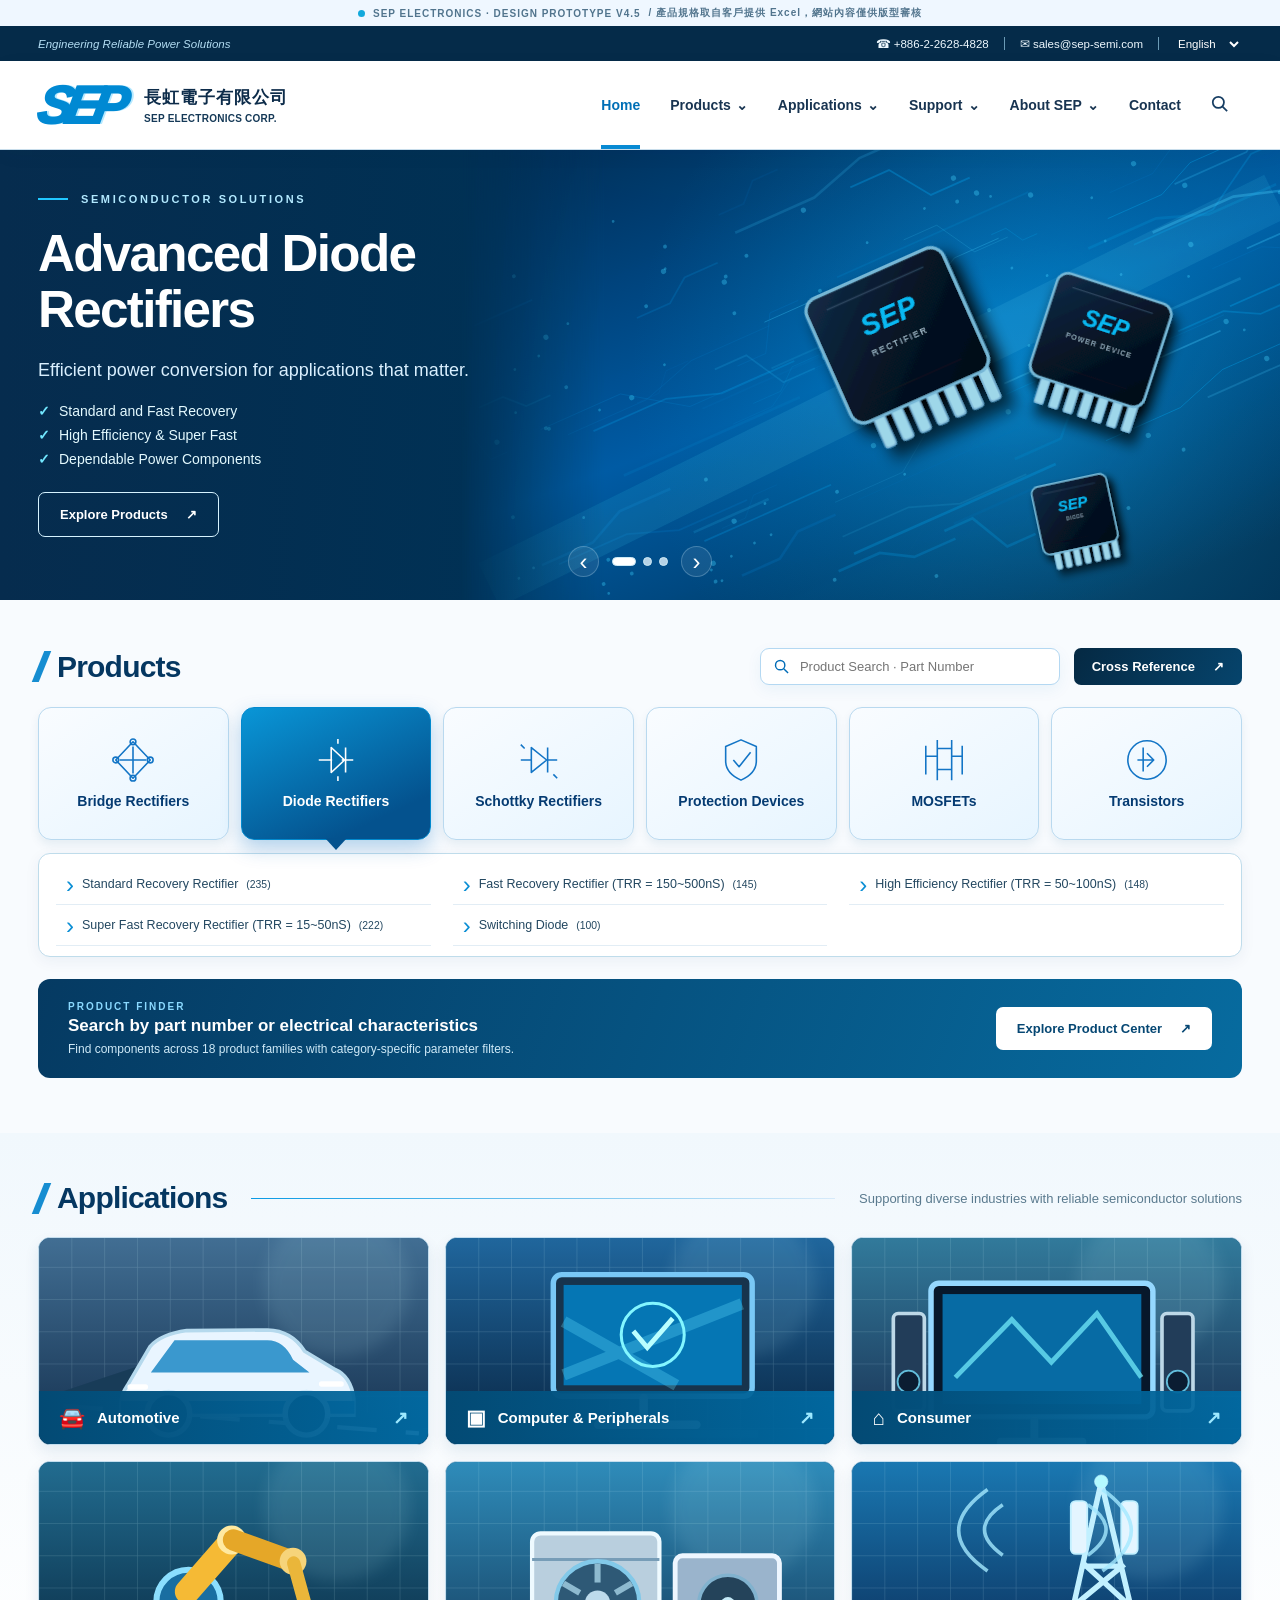
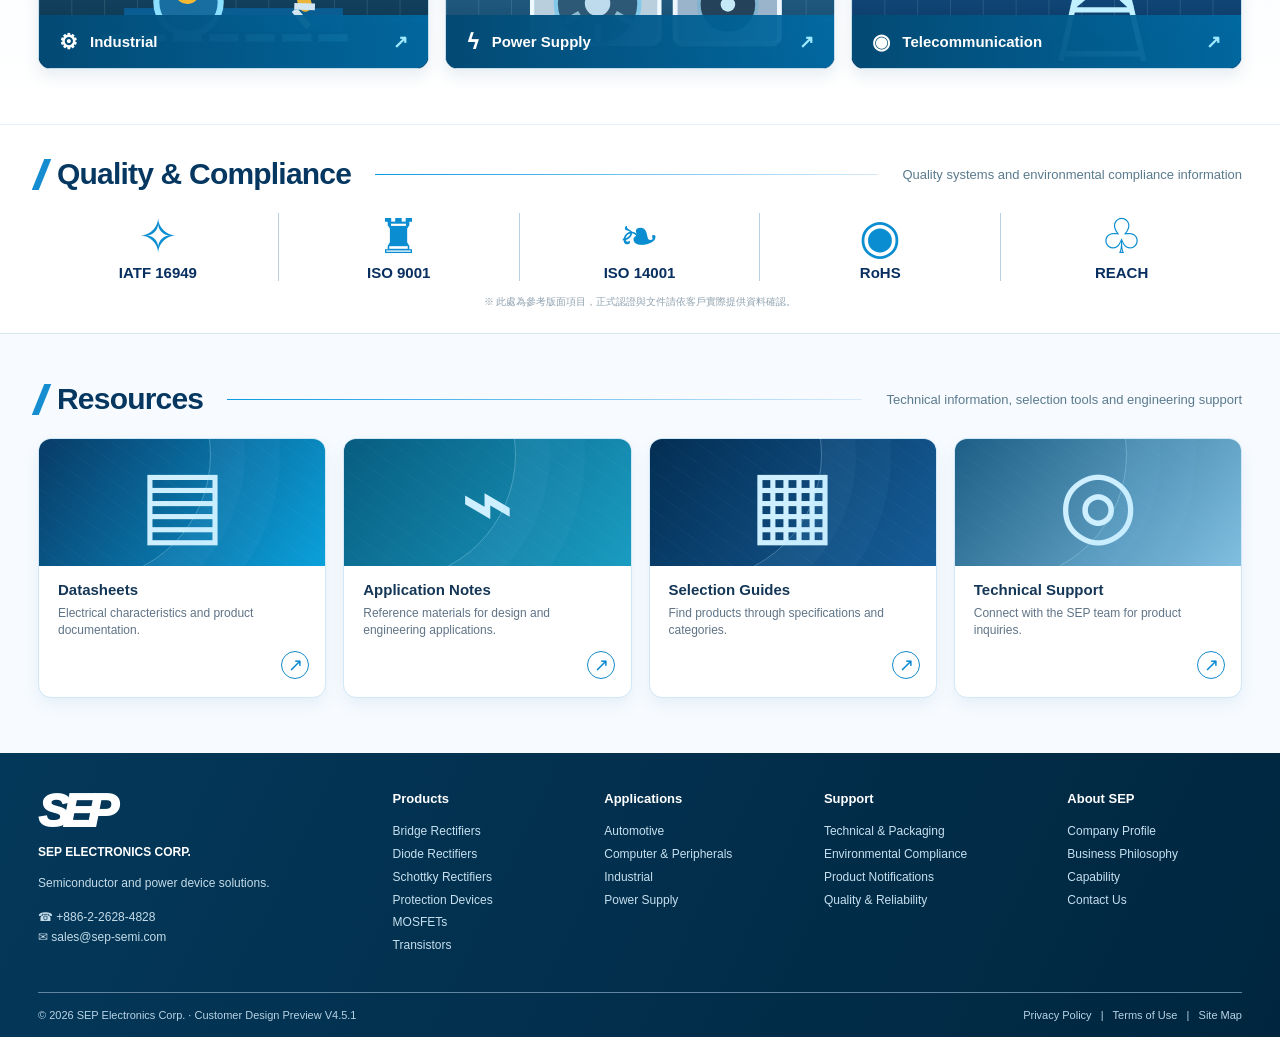
==== commit df7df021: "feat(V4.5): remove category metrics and add user-selectable Filter Fields menu" ====
--- a/index.html
+++ b/index.html
@@ -1,7 +1,7 @@
 <!doctype html>
-<html lang="en"><head><meta charset="utf-8"><meta name="viewport" content="width=device-width, initial-scale=1.0"><meta name="theme-color" content="#06416e"><meta name="robots" content="noindex,nofollow"><meta name="description" content="SEP Electronics corporate website and product catalog demonstration. Client review only."><title>SEP Electronics · Corporate Website Demo V4.4</title><link rel="stylesheet" href="assets/css/site.css"></head>
+<html lang="en"><head><meta charset="utf-8"><meta name="viewport" content="width=device-width, initial-scale=1.0"><meta name="theme-color" content="#06416e"><meta name="robots" content="noindex,nofollow"><meta name="description" content="SEP Electronics corporate website and product catalog demonstration. Client review only."><title>SEP Electronics · Corporate Website Demo V4.5</title><link rel="stylesheet" href="assets/css/site.css"></head>
 <body>
-<div class="demo-ribbon"><span class="demo-dot"></span> SEP ELECTRONICS · DESIGN PROTOTYPE V4.4 <span class="hide-phone">/ 產品規格取自客戶提供 Excel，網站內容僅供版型審核</span></div>
+<div class="demo-ribbon"><span class="demo-dot"></span> SEP ELECTRONICS · DESIGN PROTOTYPE V4.5 <span class="hide-phone">/ 產品規格取自客戶提供 Excel，網站內容僅供版型審核</span></div>
 <div class="topline"><div class="container top-inner"><span>Engineering Reliable Power Solutions</span><div class="top-right"><span>☎ +886-2-2628-4828</span><span class="top-sep"></span><span>✉ sales@sep-semi.com</span><span class="top-sep"></span><select id="langSwitch" aria-label="Language"><option value="en">English</option><option value="zh">繁體中文</option><option value="zhs">简体中文</option><option value="ja">日本語</option></select></div></div></div>
 <header class="main-header"><div class="container nav-inner"><a href="#home" class="brand" data-nav="home"><span class="brand-mark">SEP</span><span class="brand-lines"><strong>長虹電子有限公司</strong><small>SEP ELECTRONICS CORP.</small></span></a><button id="mobileMenuToggle" class="hamburger" aria-label="Toggle navigation" aria-expanded="false"><span></span><span></span><span></span></button><nav id="primaryNav" class="primary-nav" aria-label="Main navigation">
 <a href="#home" data-nav="home" class="nav-link active">Home</a>
@@ -20,20 +20,15 @@
 </section>
 <section id="view-products" class="page-view" hidden>
 <div class="container catalog-page catalog-reference">
- <nav class="breadcrumb catalog-crumb" aria-label="Breadcrumb"><a href="#home" data-nav="home">Home</a><span>/</span><a href="#products" data-nav="products">Products</a><span id="breadcrumbSub"></span></nav>
+ <nav class="breadcrumb catalog-crumb" aria-label="Breadcrumb"><a href="#home" data-nav="home" data-i18n="home">Home</a><span>/</span><a href="#products" data-nav="products" data-i18n="products">Products</a><span id="breadcrumbSub"></span></nav>
  <header class="catalog-header catalog-reference-header">
-  <div class="catalog-title-line"><h1 id="catalogTitle">All Products</h1><button type="button" id="openHierarchy" class="hierarchy-button" aria-haspopup="dialog" aria-controls="hierarchyDialog" aria-expanded="false">♧ <span>Product Hierarchy</span></button></div>
-  <div class="catalog-facts" aria-label="Selected product category metadata">
-   <span>▤ <strong>Source Rows:</strong> <b id="catalogSourceRows">0</b></span>
-   <span>⬡ <strong>Product Families:</strong> <b id="catalogFamilyCount">0</b></span>
-   <span>☷ <strong>Category Parameters:</strong> <b id="catalogParameters">Choose a category</b></span>
-  </div>
-  <p id="catalogDescription" class="catalog-data-hint">Source: customer-provided product lists · 18 specification templates</p>
+  <div class="catalog-title-line"><h1 id="catalogTitle">All Products</h1><button type="button" id="openHierarchy" class="hierarchy-button" aria-haspopup="dialog" aria-controls="hierarchyDialog" aria-expanded="false">♧ <span data-i18n="hierarchy">Product Hierarchy</span></button></div>
+
  </header>
- <div id="groupPills" class="group-pills" aria-label="Quick product categories"></div><div class="catalog-searchbar"><label class="search-part"><strong>Part Number</strong><input id="catalogSearch" type="search" placeholder="Search part number · e.g. MB10S" aria-label="Search part number" autocomplete="off"></label><label class="search-family"><strong>Product Family</strong><select id="subcategorySelect" aria-label="Product family"></select></label></div>
+ <div id="groupPills" class="group-pills" aria-label="Quick product categories"></div><div class="catalog-searchbar"><label class="search-part"><strong data-i18n="partNumber">Part Number</strong><input id="catalogSearch" type="search" placeholder="Search part number · e.g. MB10S" aria-label="Search part number" autocomplete="off"></label><label class="search-family"><strong data-i18n="productFamily">Product Family</strong><select id="subcategorySelect" aria-label="Product family"></select></label></div>
 
 <section id="parametricPanel" class="parametric-panel" aria-label="Parametric search">
-<div class="parametric-head"><div class="parametric-title-block"><h3>☷ &nbsp;Parametric Search <span id="filterColumnCount" class="filter-counter"></span></h3><p class="filter-linked-caption">Linked filters automatically disable combinations without products</p></div><div class="parametric-actions"><button id="resetFilters" type="button" class="control-btn">⟳ Clear Filter</button><button id="filterToggle" type="button" class="control-btn control-primary" aria-controls="filterScroll" aria-expanded="true"><span id="filterToggleText">Filter: ON</span> <span id="filterToggleIcon" aria-hidden="true">−</span></button></div></div>
+<div class="parametric-head"><div class="parametric-title-block"><h3>☷ &nbsp;<span data-i18n="parametricSearch">Parametric Search</span> <span id="filterColumnCount" class="filter-counter"></span></h3><p class="filter-linked-caption">Linked filters automatically disable combinations without products</p></div><div class="parametric-actions"><div class="filter-fields-wrap"><button id="filterFieldsButton" type="button" class="control-btn control-filter-fields" aria-controls="filterFieldsPopover" aria-expanded="false" aria-haspopup="true">⚙ <span data-i18n="filterFields">Filter Fields</span> ▾</button><div id="filterFieldsPopover" class="filter-fields-popover" hidden><strong data-i18n="chooseFields">Choose Filter Fields</strong><p data-i18n="chooseFieldsHelp">Select which columns to display in this search.</p><div id="filterFieldsChoices" role="group" aria-label="Visible filter fields"></div></div></div><button id="resetFilters" type="button" class="control-btn">⟳ Clear Filter</button><button id="filterToggle" type="button" class="control-btn control-primary" aria-controls="filterScroll" aria-expanded="true"><span id="filterToggleText">Filter: ON</span> <span id="filterToggleIcon" aria-hidden="true">−</span></button></div></div>
 <div id="filterScroll" class="filter-scroll" tabindex="0" role="region" aria-label="Horizontally scrollable product parameter filters"><div id="dynamicFilters" class="filter-columns"></div></div>
 <div class="parametric-foot"><span>↔ Scroll filter columns horizontally · independent table below</span><div class="filter-scroll-buttons"><button type="button" data-scroll-filters="-1" aria-label="Scroll filters left">‹</button><button type="button" data-scroll-filters="1" aria-label="Scroll filters right">›</button></div><strong id="activeFiltersCount">No active filters</strong></div>
 </section>
@@ -46,7 +41,7 @@
 <section id="view-about" class="page-view" hidden><div class="page-banner"><div class="container"><div class="overline">ABOUT SEP</div><h1>Driven by Quality. Built for Reliability.</h1><p>SEP Electronics · semiconductor and power component solutions.</p></div></div><div class="container secondary-page"><div class="about-panel"><div><div class="section-title"><span class="accent-slash"></span><h2>About SEP Electronics</h2></div><p>Corporate content is intentionally presented as a layout placeholder. The final company profile, milestones and quality statements will use SEP-approved copy.</p><button class="btn btn-primary" data-nav="contact">Contact SEP ↗</button></div><div class="about-mark">SEP<span>SEMICONDUCTOR SOLUTIONS</span></div></div><nav id="aboutNav" class="about-links" aria-label="About SEP sections"></nav><article id="aboutContent" class="about-detail" aria-live="polite"></article></div></section>
 <section id="view-contact" class="page-view" hidden><div class="page-banner"><div class="container"><div class="overline">GET IN TOUCH</div><h1>Contact Us</h1><p>Product inquiries, technical specifications and application discussions.</p></div></div><div class="container secondary-page"><div class="contact-layout"><div><div class="section-title"><span class="accent-slash"></span><h2>Contact SEP</h2></div><p>We welcome inquiries from engineers, buyers, and distribution partners.</p><p><strong>Email</strong><br>sales@sep-semi.com</p><p><strong>Telephone</strong><br>+886-2-2628-4828</p></div><form id="contactForm" class="contact-form"><div class="input-pair"><label>Your Name<input required name="name" placeholder="Full name"></label><label>Email Address<input required name="email" type="email" placeholder="your@email.com"></label></div><label>Topic<select name="topic"><option>Product inquiry</option><option>Technical support</option><option>Other inquiry</option></select></label><label>Message<textarea name="message" rows="5" placeholder="Tell us about your project..." required></textarea></label><button type="submit" class="btn btn-primary">Preview Submit ↗</button><p class="source-info">Demo only: this form does not send emails or store personal data.</p></form></div></div></section>
 </main>
-<footer class="site-footer"><div class="container footer-main"><div class="footer-brand"><div class="footer-logo">SEP</div><strong>SEP ELECTRONICS CORP.</strong><p>Semiconductor and power device solutions.</p><p>☎ +886-2-2628-4828<br>✉ sales@sep-semi.com</p></div><div class="footer-col"><strong>Products</strong><a href="#products" data-go-products="Bridge Rectifiers">Bridge Rectifiers</a><a href="#products" data-go-products="Diode Rectifiers">Diode Rectifiers</a><a href="#products" data-go-products="Schottky Rectifiers">Schottky Rectifiers</a><a href="#products" data-go-products="Protection Devices">Protection Devices</a><a href="#products" data-go-products="MOSFETs">MOSFETs</a><a href="#products" data-go-products="Transistors">Transistors</a></div><div class="footer-col"><strong>Applications</strong><a href="#applications" data-nav="applications">Automotive</a><a href="#applications" data-nav="applications">Computer &amp; Peripherals</a><a href="#applications" data-nav="applications">Industrial</a><a href="#applications" data-nav="applications">Power Supply</a></div><div class="footer-col"><strong>Support</strong><a href="#support" data-nav="support">Technical &amp; Packaging</a><a href="#support" data-nav="support">Environmental Compliance</a><a href="#support" data-nav="support">Product Notifications</a><a href="#support" data-nav="support">Quality &amp; Reliability</a></div><div class="footer-col"><strong>About SEP</strong><a href="#about/company-profile" data-about-section="company-profile">Company Profile</a><a href="#about/business-philosophy" data-about-section="business-philosophy">Business Philosophy</a><a href="#about/capability" data-about-section="capability">Capability</a><a href="#contact" data-nav="contact">Contact Us</a></div></div><div class="container footer-bottom"><span>© 2026 SEP Electronics Corp. · Customer Design Preview V4.4.1</span><span>Privacy Policy &nbsp; | &nbsp; Terms of Use &nbsp; | &nbsp; Site Map</span></div></footer>
+<footer class="site-footer"><div class="container footer-main"><div class="footer-brand"><div class="footer-logo">SEP</div><strong>SEP ELECTRONICS CORP.</strong><p>Semiconductor and power device solutions.</p><p>☎ +886-2-2628-4828<br>✉ sales@sep-semi.com</p></div><div class="footer-col"><strong>Products</strong><a href="#products" data-go-products="Bridge Rectifiers">Bridge Rectifiers</a><a href="#products" data-go-products="Diode Rectifiers">Diode Rectifiers</a><a href="#products" data-go-products="Schottky Rectifiers">Schottky Rectifiers</a><a href="#products" data-go-products="Protection Devices">Protection Devices</a><a href="#products" data-go-products="MOSFETs">MOSFETs</a><a href="#products" data-go-products="Transistors">Transistors</a></div><div class="footer-col"><strong>Applications</strong><a href="#applications" data-nav="applications">Automotive</a><a href="#applications" data-nav="applications">Computer &amp; Peripherals</a><a href="#applications" data-nav="applications">Industrial</a><a href="#applications" data-nav="applications">Power Supply</a></div><div class="footer-col"><strong>Support</strong><a href="#support" data-nav="support">Technical &amp; Packaging</a><a href="#support" data-nav="support">Environmental Compliance</a><a href="#support" data-nav="support">Product Notifications</a><a href="#support" data-nav="support">Quality &amp; Reliability</a></div><div class="footer-col"><strong>About SEP</strong><a href="#about/company-profile" data-about-section="company-profile">Company Profile</a><a href="#about/business-philosophy" data-about-section="business-philosophy">Business Philosophy</a><a href="#about/capability" data-about-section="capability">Capability</a><a href="#contact" data-nav="contact">Contact Us</a></div></div><div class="container footer-bottom"><span>© 2026 SEP Electronics Corp. · Customer Design Preview V4.5.1</span><span>Privacy Policy &nbsp; | &nbsp; Terms of Use &nbsp; | &nbsp; Site Map</span></div></footer>
 <div id="hierarchyDialog" class="hierarchy-dialog" role="dialog" aria-modal="true" aria-labelledby="hierarchyTitle" hidden>
  <div class="dialog-overlay" data-close-hierarchy></div>
  <div class="hierarchy-dialog-card" tabindex="-1">
--- a/assets/css/site.css
+++ b/assets/css/site.css
@@ -184,3 +184,120 @@
 .part-detail-link{display:inline-flex;align-items:center;gap:5px;color:#006ca9;font-weight:800;text-decoration:none}
 .part-detail-link:hover,.part-detail-link:focus-visible{text-decoration:underline;color:#00456f}
 @media(max-width:550px){.catalog-stepbar{gap:6px;font-size:10px;padding:10px}.catalog-stepbar b{width:19px;height:19px}.catalog-stepbar>span:nth-of-type(even){font-size:13px}.filter-scroll-buttons{margin-top:5px}}
+
+/* SEP V4.4 design-system · based on client reference diagrams */
+/* Product page: one-page product lookup, no full-width banner */
+.catalog-reference{max-width:1500px;padding-top:18px}
+.catalog-reference .catalog-crumb{font-size:13px;margin-bottom:20px;color:#577388;font-weight:560}
+.catalog-reference .catalog-crumb span{color:#2b6d9e}
+.catalog-reference .catalog-crumb strong{color:#0b426d}
+.catalog-reference-header{display:block;margin:0 0 14px}
+.catalog-title-line{display:flex;gap:23px;align-items:center;flex-wrap:wrap}
+.catalog-reference .catalog-title-line h1{margin:0;color:#0b294a;font-size:clamp(28px,3vw,39px);font-weight:900;letter-spacing:-.7px;line-height:1.2}
+.hierarchy-button{background:#edf6fc;border:1.5px solid #1571b6;color:#09517e;border-radius:11px;padding:12px 18px;font-size:14px;font-weight:800;display:inline-flex;align-items:center;gap:10px}
+.hierarchy-button:hover,.hierarchy-button:focus-visible{background:#dceefa;box-shadow:0 0 0 3px #1783c822}
+.catalog-facts{display:flex;align-items:center;flex-wrap:wrap;gap:0;margin-top:14px;color:#3e5c76;font-size:12px}
+.catalog-facts>span{padding:0 17px;border-right:1px solid #b5ccd9;display:inline-flex;gap:7px;align-items:center;line-height:1.6}
+.catalog-facts>span:first-child{padding-left:0}
+.catalog-facts>span:last-child{border-right:0;max-width:100%}
+.catalog-facts b{font-size:12px;color:#244d6a;font-weight:650}
+.catalog-facts strong{font-weight:800}
+.catalog-data-hint{font-size:10.5px!important;color:#8aa1ae!important;margin:7px 0 0!important;line-height:1.5}
+.catalog-reference .group-pills{display:none}
+.catalog-reference .catalog-searchbar{display:grid;grid-template-columns:minmax(0,1fr) minmax(0,1fr);gap:26px;margin:20px 0 17px;align-items:center}
+.catalog-reference .catalog-searchbar label{flex-direction:row;align-items:center;justify-content:space-between;background:transparent;border:0;padding:0;border-radius:0;min-width:0;gap:13px}
+.catalog-reference .catalog-searchbar label strong{font-size:14px;flex-shrink:0;color:#113e65;font-weight:820}
+.catalog-reference .catalog-searchbar input,.catalog-reference .catalog-searchbar select{flex:1;min-width:0;min-height:42px;border-radius:8px;border-color:#afcfe3;background:#fff;font-size:13px}
+.catalog-reference .parametric-panel{border-color:#bfd8eb;border-radius:11px;margin-bottom:13px}
+.catalog-reference .parametric-head{background:linear-gradient(106deg,#07385c 0%,#0c4b79 52%,#07548a 100%);padding:11px 17px;min-height:54px;border-bottom:0;color:#fff}
+.catalog-reference .parametric-head h3{color:#fff;font-size:21px;font-weight:850;letter-spacing:-.2px}
+.catalog-reference .filter-counter{color:#badcf2;font-size:10px}
+.catalog-reference .filter-linked-caption{font-size:10.5px;color:#c9e3f4;margin:4px 0 0}
+.catalog-reference .control-btn{background:transparent;border-color:#cae7f7;color:#f2fcff;border-radius:10px;padding:8px 15px;min-height:36px;font-size:12px;font-weight:800}
+.catalog-reference .control-primary{border-color:#a8e4ff;background:#096caa}
+.catalog-reference .control-btn:hover,.catalog-reference .control-btn:focus-visible{background:#1e73a9;color:#fff;border-color:#fff}
+.catalog-reference .filter-scroll{padding:12px 13px 9px}
+.catalog-reference .filter-columns{gap:11px}
+.catalog-reference .filter-column{height:246px;border-color:#c9dfef;border-radius:9px;box-shadow:0 2px 9px #104d6b0a}
+.catalog-reference .filter-column>strong{background:linear-gradient(115deg,#e7f4fd,#d6eaf8);min-height:39px;padding:10px 12px 8px;color:#0d3b5d;border-color:#d7eaf7;font-size:13px;font-weight:850}
+.catalog-reference .filter-options{padding:7px 8px 9px}
+.catalog-reference .filter-choice{font-size:12px;gap:7px;padding:5px 4px;color:#183f60}
+.catalog-reference .filter-choice input{accent-color:#0d73b4}
+.catalog-reference .filter-choice.is-selected{background:#e1f1fc}
+.catalog-reference .filter-choice.is-unavailable{opacity:.42;filter:grayscale(.25)}
+.catalog-reference .filter-choice .facet-availability{font-weight:650;font-size:10px;background:transparent;padding:0;color:#65809b}
+.catalog-reference .filter-search{min-height:30px}
+.catalog-reference .range-options{gap:6px;padding:10px}
+.catalog-reference .range-label{font-size:11px;font-weight:750;gap:3px}
+.catalog-reference .range-label input{min-height:32px;padding:5px 9px}
+.catalog-reference .filter-meta{font-weight:700;color:#4a7292;font-size:11px}
+.catalog-reference .parametric-foot{padding:8px 13px;gap:10px;flex-wrap:wrap}
+.catalog-reference .filter-scroll-buttons button{width:30px;height:28px;font-weight:700}
+.range-available{margin-top:2px;font-size:10px;color:#5d829b;line-height:1.45}
+.value-suggestions-title{display:block;font-size:10px;font-weight:700;color:#5a7690;margin-bottom:3px}
+.value-suggestions{display:flex;flex-wrap:wrap;gap:4px;max-height:73px;overflow-y:auto}
+.value-suggestions button{padding:2px 5px;border-radius:5px;border:1px solid #bddceb;background:#edf8ff;color:#075f94;font-size:10px;cursor:pointer}
+.value-suggestions button:hover,.value-suggestions button:focus-visible{background:#caeafa;border-color:#399acf}
+.value-suggestions small{font-size:10px;color:#8a9fab}
+.selected-filters-wrapper{display:flex;gap:11px;align-items:flex-start;min-height:34px;margin:8px 0 7px;flex-wrap:wrap}
+.selected-filter-label{font-size:12px;color:#0a3e64;white-space:nowrap;padding-top:7px}
+.catalog-reference .selected-filter-chips{display:flex;flex-wrap:wrap;align-items:center;gap:7px;margin:0;flex:1}
+.catalog-reference .selected-filter-chips:empty:after{content:'None';color:#8b9caa;font-size:12px;padding:7px 0}
+.catalog-reference .selected-filter-chips button{border-radius:14px;padding:5px 10px;background:#e5f3fe;border-color:#afd5ec;color:#07568e}
+.filter-feedback{margin:7px 0 10px;background:#fff7e8;border:1px solid #f3c987;padding:9px 12px;border-radius:7px;color:#925613;font-size:12px}
+.filter-feedback[hidden]{display:none!important}
+.catalog-reference .catalog-results-toolbar{border:0;background:transparent;padding:5px 0 12px;gap:10px;flex-wrap:wrap}
+.catalog-reference .catalog-results-toolbar>div:first-child{font-size:12px;color:#234c68;line-height:1.65}
+.catalog-reference .catalog-results-toolbar strong{font-size:26px;color:#066ba9;font-weight:850}
+.catalog-reference .catalog-results-toolbar .result-source-count{font-size:11px;color:#6e8798;margin-left:4px}
+.catalog-reference .catalog-results-toolbar .table-actions{gap:8px;display:flex;flex-wrap:wrap}
+.catalog-reference .result-tool{background:linear-gradient(180deg,#0e5488,#063d65);border:1px solid #0b4d7c;color:#fff;border-radius:20px;min-width:100px;min-height:34px;padding:7px 15px;font-size:12px;font-weight:800;cursor:pointer}
+.catalog-reference .result-tool:hover{background:#08699c}
+.catalog-reference .table-preference{font-size:10px;color:#7893a8}
+.catalog-reference .table-preference select{font-size:10px;min-height:32px;padding:4px 7px;max-width:150px}
+.catalog-reference .table-wrap{min-height:240px;border-color:#bcd9ee}
+.catalog-reference .spec-table thead{background:linear-gradient(180deg,#0d527f,#073b60)}
+.catalog-reference .spec-table th{font-size:11px;padding:12px 10px}
+.catalog-reference .spec-table td{font-size:11.5px;padding:11px 10px}
+.catalog-reference .spec-table th:first-child,.catalog-reference .spec-table td:first-child{width:40px;text-align:center}
+.catalog-reference .spec-table td:first-child{cursor:default}
+.catalog-reference .spec-table tr.row-selected td{background:#e8f4fb}
+.catalog-reference .spec-table input[type=checkbox]{accent-color:#0b77b7}
+.data-pending{font-size:10px;color:#798da0;background:#f3f6f8;padding:4px 7px;border-radius:6px;white-space:nowrap}
+.data-inquire{color:#116c9d;text-decoration:underline;text-underline-offset:2px;font-weight:700}
+.data-inquire:hover{color:#00436f}
+body.has-dialog{overflow:hidden}
+.hierarchy-dialog[hidden],.compare-dialog[hidden]{display:none!important}
+.hierarchy-dialog{position:fixed;inset:0;z-index:1000;display:flex;align-items:center;justify-content:center;padding:22px}
+.dialog-overlay{position:absolute;inset:0;background:rgba(5,24,42,.52)}
+.hierarchy-dialog-card{position:relative;z-index:1;background:#fff;border-radius:24px;box-shadow:0 25px 90px rgba(6,31,57,.28);width:min(1220px,96vw);max-height:90vh;overflow:auto;padding:27px 31px 24px;outline:none}
+.hierarchy-dialog-header{display:flex;justify-content:space-between;align-items:center;border-bottom:2px solid #d8e4f0;margin-bottom:24px;padding:0 0 18px;gap:10px}
+.hierarchy-dialog-header>div{display:flex;gap:14px;align-items:center}
+.hierarchy-dialog-header h2{color:#093663;font-size:29px;margin:0;font-weight:850;position:relative}
+.hierarchy-dialog-header h2:after{content:"";position:absolute;bottom:-21px;left:0;background:#0c8fe5;height:4px;width:80px}
+.hierarchy-logo{font-size:36px;color:#13a3f1;line-height:1}
+.dialog-close{background:#fff;border:0;font-size:34px;font-weight:300;color:#6a859b;cursor:pointer;line-height:1;min-width:42px;min-height:42px;border-radius:6px}
+.dialog-close:hover,.dialog-close:focus-visible{background:#e8f5ff;color:#03558a}
+.hierarchy-dialog-content{display:grid;grid-template-columns:repeat(3,minmax(0,1fr));gap:22px 20px}
+.hierarchy-card{border:1px solid #d3e4f0;border-left:5px solid #0a94dd;border-radius:13px;padding:16px 20px;box-shadow:0 3px 13px #123a5912;background:linear-gradient(130deg,#f7fbff 0%,#fff 75%);min-height:190px}
+.hierarchy-card-head{display:flex;gap:11px;align-items:center;border-bottom:1px solid #d6e4ef;padding:0 0 12px;margin-bottom:9px}
+.hierarchy-card-icon{width:43px;flex:0 0 43px;color:#0b5891}
+.hierarchy-card-icon svg{width:39px;height:39px;fill:none;stroke:#0c4f86;stroke-width:2.5}
+.hierarchy-card-head button{border:0;background:none;font-size:18px;line-height:1.25;font-weight:850;text-align:left;color:#0a3460;cursor:pointer;flex:1;padding:4px}
+.hierarchy-card-head button span{float:right;font-weight:650;color:#0b5697}
+.hierarchy-card-head button:hover{color:#0784cb;text-decoration:underline}
+.hierarchy-card ul{list-style:none;padding:0 0 0 6px;margin:0;display:flex;flex-direction:column;gap:4px}
+.hierarchy-card li{position:relative;padding-left:14px;font-size:12px;line-height:1.5}
+.hierarchy-card li:before{content:"•";position:absolute;left:0;color:#0a92df;font-size:17px;line-height:1}
+.hierarchy-card li button{padding:2px 0;border:0;background:none;cursor:pointer;font-size:12px;color:#2c526f;text-align:left}
+.hierarchy-card li button:hover,.hierarchy-card li button:focus-visible{text-decoration:underline;color:#0074b5}
+.hierarchy-dialog-foot{margin:18px 0 0;font-size:11px;color:#8196a8}
+.compare-card{width:min(1300px,96vw)}
+.compare-content{max-height:65vh;overflow:auto}
+.compare-table{width:100%;border-collapse:collapse;font-size:12px}
+.compare-table th,.compare-table td{padding:10px 12px;border:1px solid #d7e6ee;text-align:left;min-width:145px}
+.compare-table thead th{background:#0b4b79;color:#fff}
+.compare-table thead a{color:#eaf8ff;text-decoration:underline}
+.compare-table tbody th{background:#eef6fc;color:#265474}
+@media(max-width:1100px){.catalog-reference .table-preference{display:none}.hierarchy-dialog-content{grid-template-columns:repeat(2,minmax(0,1fr))}.hierarchy-card{min-height:180px}.catalog-facts>span:last-child{flex-basis:100%;padding:8px 0 0}}
+@media(max-width:700px){.catalog-reference{padding:14px 0 50px}.catalog-reference .catalog-title-line h1{font-size:26px}.hierarchy-button{padding:9px 12px;font-size:12px}.catalog-reference .catalog-searchbar{grid-template-columns:1fr;gap:13px}.catalog-reference .catalog-searchbar label{gap:10px}.catalog-reference .catalog-searchbar label strong{min-width:105px;font-size:12px}.catalog-facts{font-size:11px}.catalog-facts>span{padding:5px 10px 5px 0}.catalog-reference .parametric-head{align-items:flex-start;flex-direction:column}.catalog-reference .parametric-head h3{font-size:18px}.catalog-reference .control-btn{min-height:32px;padding:7px 10px}.catalog-reference .catalog-results-toolbar{align-items:flex-start}.hierarchy-dialog{padding:10px}.hierarchy-dialog-card{width:98vw;padding:18px 15px;border-radius:14px;max-height:93vh}.hierarchy-dialog-header h2{font-size:21px}.hierarchy-dialog-content{grid-template-columns:1fr;gap:11px}.hierarchy-card{min-height:0;padding:13px 15px}.hierarchy-card-head button{font-size:16px}}
